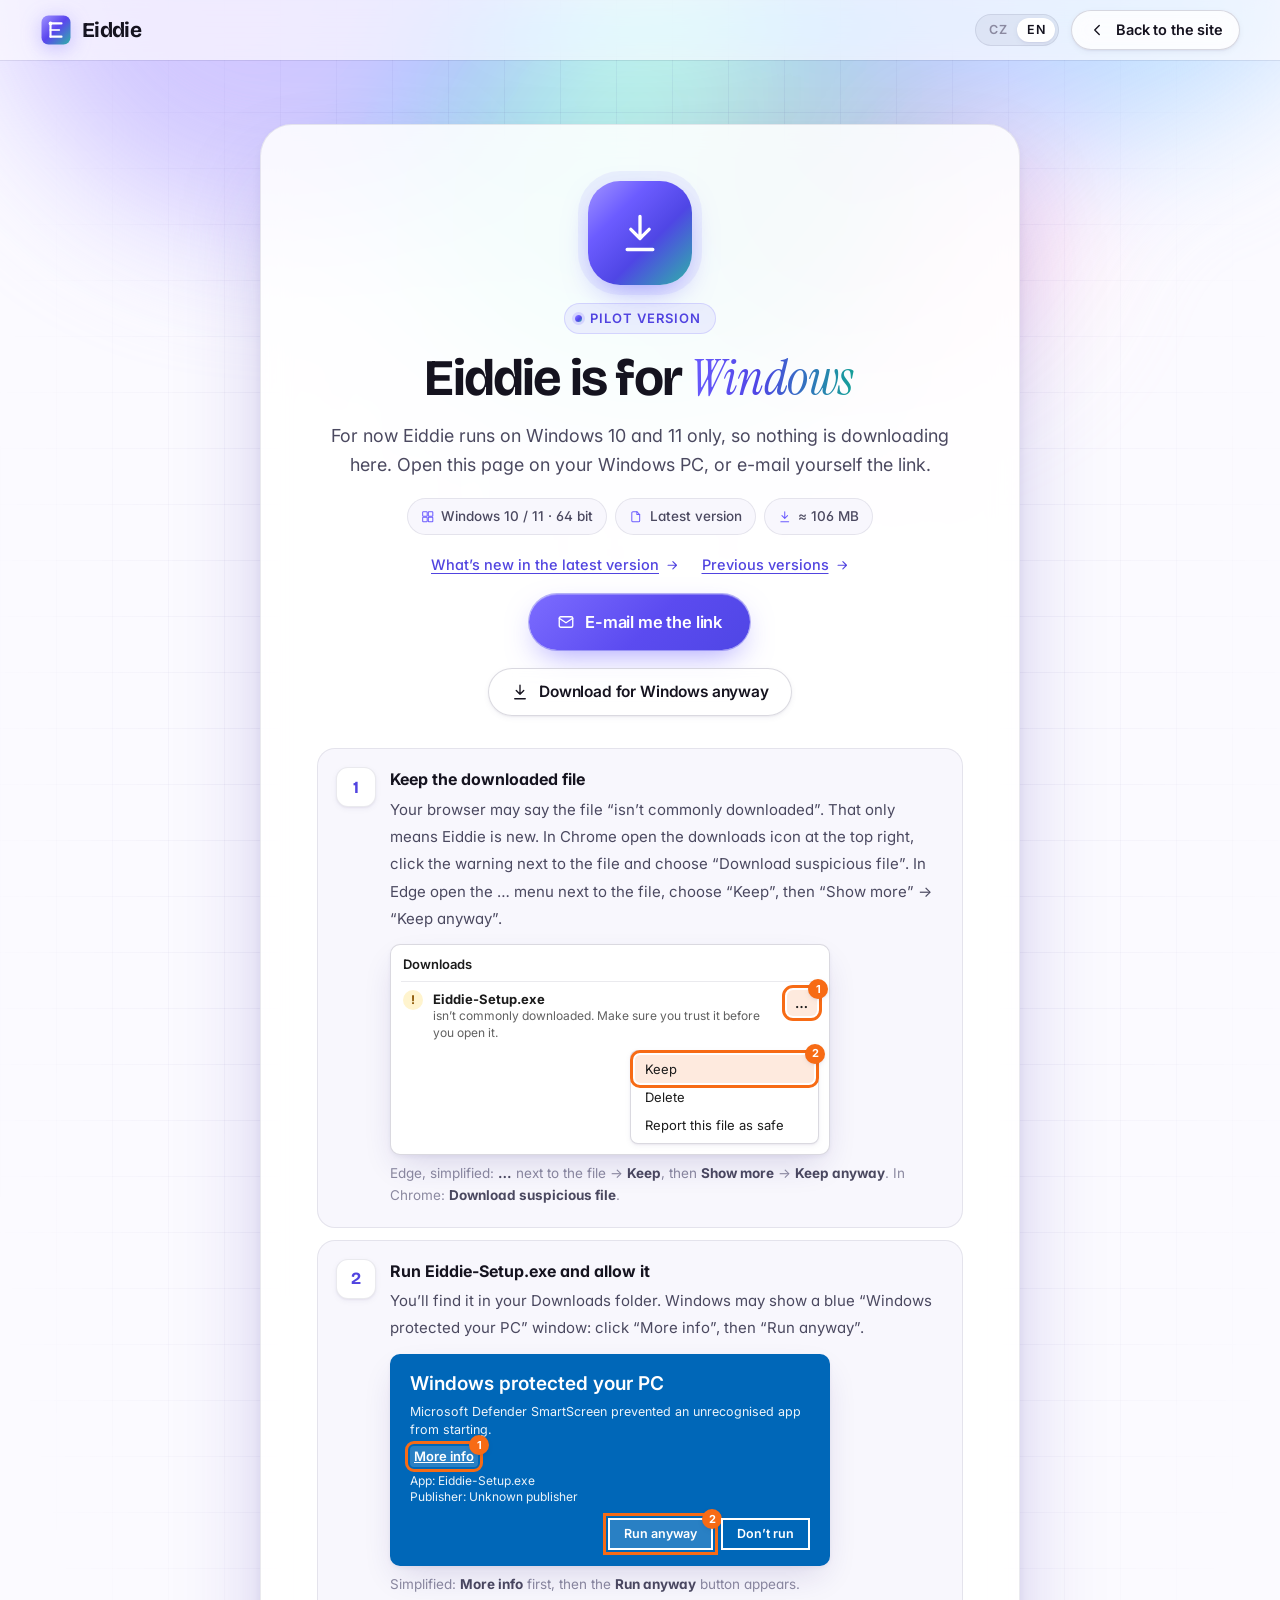
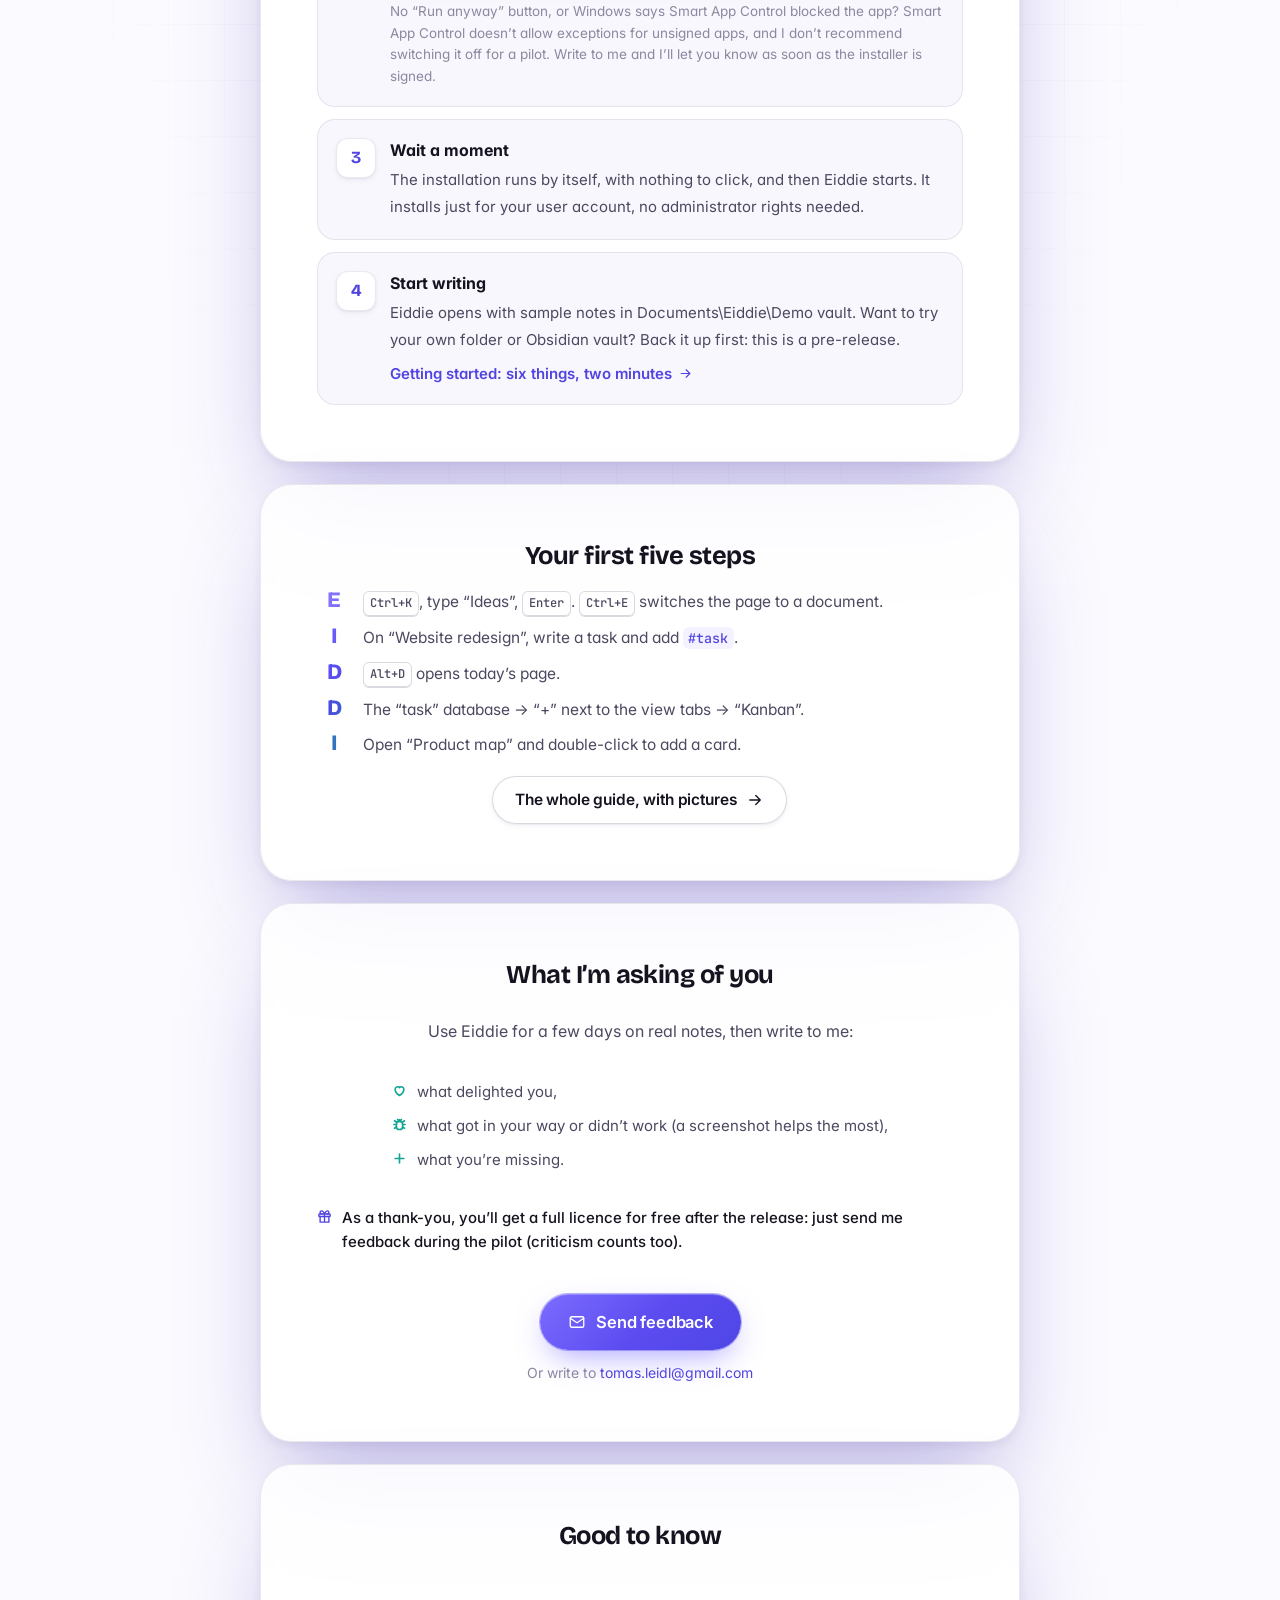
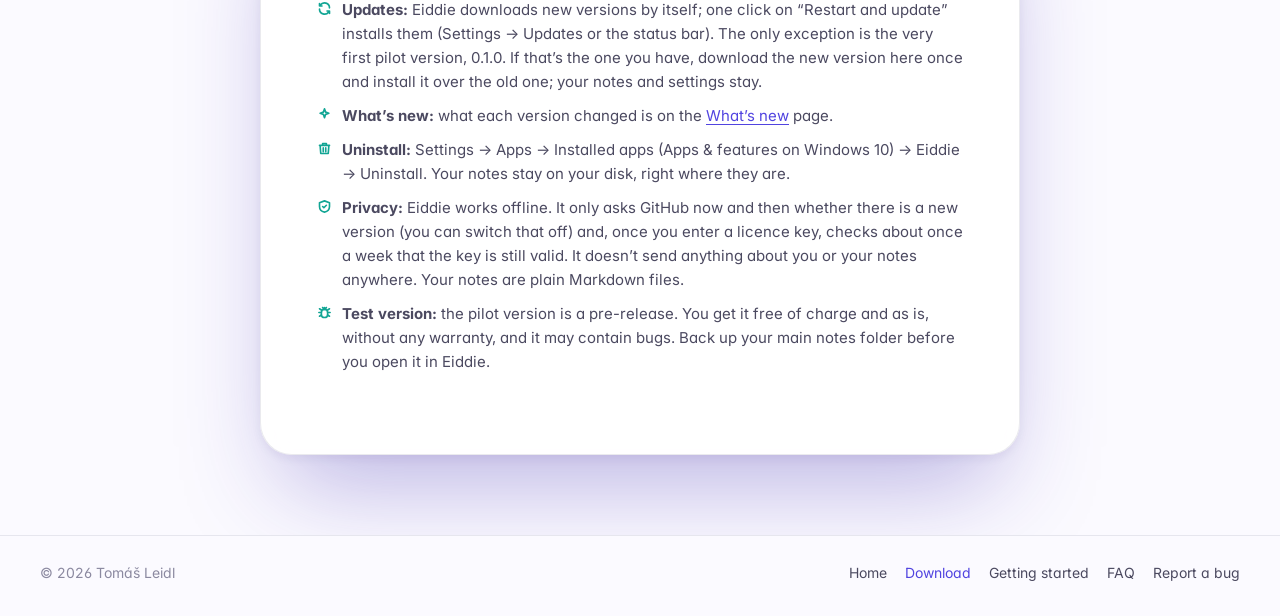
==== download.html @ 76148143 "Novinky 0.1.9" ====
<!doctype html>
<html lang="cs">
<head>
  <meta charset="utf-8">
  <meta name="viewport" content="width=device-width, initial-scale=1, viewport-fit=cover">
  <title data-en="Download Eiddie for Windows">Stáhnout Eiddie pro Windows</title>
  <meta name="description" content="Stáhni si aplikaci Eiddie pro Windows 10 a 11." data-en-content="Download Eiddie for Windows 10 and 11.">
  <meta name="robots" content="noindex">
  <meta name="theme-color" content="#6c5cff">
  <link rel="icon" href="assets/img/logo.svg" type="image/svg+xml">
  <link rel="preconnect" href="https://fonts.googleapis.com">
  <link rel="preconnect" href="https://fonts.gstatic.com" crossorigin>
  <link href="https://fonts.googleapis.com/css2?family=Bricolage+Grotesque:opsz,wght@12..96,500..800&family=Inter:wght@400..700&family=Instrument+Serif:ital@1&family=JetBrains+Mono:wght@400;500&display=swap" rel="stylesheet">
  <link rel="stylesheet" href="assets/css/style.css">
  <!-- Loaded synchronously (tiny): the pilot switch must be known before the first paint -->
  <script src="assets/js/config.js"></script>
  <script>
    (function () {
      var d = document.documentElement, lang = null;
      if ((window.EIDDIE_CONFIG || {}).pilot) d.dataset.pilot = '';
      // Windows gets the automatic download; phones and Macs get the "Windows only" copy ([data-win-only] / [data-other-only]).
      var uad = navigator.userAgentData;
      var win = uad && uad.platform ? uad.platform === 'Windows' : /Windows NT/.test(navigator.userAgent || '');
      d.dataset.platform = win ? 'windows' : 'other';
      try { lang = new URLSearchParams(location.search).get('lang') || localStorage.getItem('eiddie-lang'); } catch (e) {}
      if (!lang) lang = /^(cs|sk)/i.test(navigator.language || '') ? 'cs' : 'en';
      d.dataset.lang = lang === 'en' ? 'en' : 'cs';
      if (d.dataset.lang === 'en') { d.classList.add('i18n-pending'); setTimeout(function () { d.classList.remove('i18n-pending'); }, 1500); }
    })();
  </script>
</head>
<body class="subpage">
  <svg width="0" height="0" style="position:absolute" aria-hidden="true">
    <symbol id="i-download" viewBox="0 0 24 24"><path d="M12 3v12M7 10l5 5 5-5M5 21h14"/></symbol>
    <symbol id="i-windows" viewBox="0 0 24 24"><rect x="3" y="3" width="8" height="8" rx="1"/><rect x="13" y="3" width="8" height="8" rx="1"/><rect x="3" y="13" width="8" height="8" rx="1"/><rect x="13" y="13" width="8" height="8" rx="1"/></symbol>
    <symbol id="i-clock" viewBox="0 0 24 24"><circle cx="12" cy="12" r="9"/><path d="M12 7v5l3 2"/></symbol>
    <symbol id="i-file" viewBox="0 0 24 24"><path d="M14 3H7a2 2 0 0 0-2 2v14a2 2 0 0 0 2 2h10a2 2 0 0 0 2-2V8z"/><path d="M14 3v5h5"/></symbol>
    <symbol id="i-chev-l" viewBox="0 0 24 24"><path d="m15 6-6 6 6 6"/></symbol>
    <symbol id="i-arrow" viewBox="0 0 24 24"><path d="M5 12h14M13 6l6 6-6 6"/></symbol>
    <symbol id="i-card" viewBox="0 0 24 24"><rect x="2" y="5" width="20" height="14" rx="2"/><path d="M2 10h20M6 15h4"/></symbol>
    <symbol id="i-sparkle" viewBox="0 0 24 24"><path d="M12 3l1.8 5.2L19 10l-5.2 1.8L12 17l-1.8-5.2L5 10l5.2-1.8z"/></symbol>
    <symbol id="i-gift" viewBox="0 0 24 24"><rect x="3" y="8" width="18" height="4" rx="1"/><path d="M12 8v13M19 12v9H5v-9M7.5 8a2.5 2.5 0 0 1 0-5C10 3 12 8 12 8s2-5 4.5-5a2.5 2.5 0 0 1 0 5"/></symbol>
    <symbol id="i-mail" viewBox="0 0 24 24"><rect x="3" y="5" width="18" height="14" rx="2"/><path d="m3 7 9 6 9-6"/></symbol>
    <symbol id="i-heart" viewBox="0 0 24 24"><path d="M12 20s-7-4.4-7-10a4 4 0 0 1 7-2.6A4 4 0 0 1 19 10c0 5.6-7 10-7 10z"/></symbol>
    <symbol id="i-bug" viewBox="0 0 24 24"><rect x="7" y="7" width="10" height="13" rx="5"/><path d="M12 7V4M9 4l1.5 2M15 4l-1.5 2M3 12h4M17 12h4M4 18l3-2M20 18l-3-2M4 6l3 2M20 6l-3 2"/></symbol>
    <symbol id="i-plus" viewBox="0 0 24 24"><path d="M12 5v14M5 12h14"/></symbol>
    <symbol id="i-refresh" viewBox="0 0 24 24"><path d="M20 11a8 8 0 0 0-14.6-4.5L4 8M4 4v4h4M4 13a8 8 0 0 0 14.6 4.5L20 16M20 20v-4h-4"/></symbol>
    <symbol id="i-trash" viewBox="0 0 24 24"><path d="M4 7h16M10 11v6M14 11v6M5 7l1 13h12l1-13M9 7V4h6v3"/></symbol>
    <symbol id="i-shield" viewBox="0 0 24 24"><path d="M12 3 4 6v6c0 5 3.5 8 8 9 4.5-1 8-4 8-9V6z"/><path d="m9 12 2 2 4-4"/></symbol>
    <symbol id="i-arrow" viewBox="0 0 24 24"><path d="M5 12h14M13 6l6 6-6 6"/></symbol>
  </svg>

  <header class="nav is-scrolled">
    <div class="container nav__inner">
      <a class="brand" href="index.html"><img src="assets/img/logo.svg" alt="" width="32" height="32">Eiddie</a>
      <div class="nav__right">
        <div class="lang" role="group" aria-label="Jazyk / Language">
          <button type="button" data-lang-btn="cs" aria-pressed="true">CZ</button>
          <button type="button" data-lang-btn="en" aria-pressed="false">EN</button>
        </div>
        <a class="btn btn--ghost btn--sm" href="index.html"><svg class="ic"><use href="#i-chev-l"/></svg><span data-en="Back to the site">Zpět na web</span></a>
      </div>
    </div>
  </header>

  <main>
    <div class="aurora" aria-hidden="true"><span></span><span></span><span></span><span></span></div>
    <div class="grid-bg" aria-hidden="true"></div>
    <div class="container">
      <div class="subcard" data-autodownload>
        <div class="dl-ring"><svg class="ic"><use href="#i-download"/></svg></div>
        <span class="eyebrow" data-en="14 days free" data-pilot-hide>14 dní zdarma</span>
        <span class="eyebrow" data-en="Pilot version" data-pilot-only>Pilotní verze</span>
        <h1 class="h2" data-en="Your download is <em>starting</em>" data-win-only>Stahování <em>začíná</em></h1>
        <h1 class="h2" data-en="Eiddie is for <em>Windows</em>" data-other-only>Eiddie je pro <em>Windows</em></h1>
        <p class="lead" data-en="The full version of Eiddie for 14 days, no card and no sign-up. If the download doesn’t start, use the button below." data-pilot-hide data-win-only>Plná verze aplikace Eiddie na 14 dní, bez karty a&nbsp;bez registrace. Pokud se stahování nespustí, použij tlačítko níže.</p>
        <p class="lead" data-en="The pilot version of Eiddie: complete, and free for the whole pilot. If the download doesn’t start, use the button below." data-pilot-only data-win-only>Pilotní verze aplikace Eiddie: kompletní a&nbsp;po celou dobu pilotu zdarma. Pokud se stahování nespustí, použij tlačítko níže.</p>
        <p class="lead" data-en="For now Eiddie runs on Windows 10 and 11 only, so nothing is downloading here. Open this page on your Windows PC, or e-mail yourself the link." data-other-only>Aplikace Eiddie zatím běží jen na Windows 10 a&nbsp;11, proto se tady nic nestahuje. Otevři tuhle stránku na počítači s&nbsp;Windows, nebo si odkaz pošli e-mailem.</p>
        <div class="meta-row">
          <span><svg class="ic"><use href="#i-windows"/></svg>Windows 10 / 11 · 64 bit</span>
          <span><svg class="ic"><use href="#i-file"/></svg><span data-ver-known><span data-en="Version">Verze</span>&nbsp;<span data-cfg="version">0.1.9</span></span><span data-ver-unknown data-en="Latest version">Nejnovější verze</span></span>
          <span><svg class="ic"><use href="#i-download"/></svg><span data-cfg="installerSize">≈ 106 MB</span></span>
        </div>
        <!-- main.js points the link at the version the GitHub API reports (data-cfg-news); without JS it shows the fallback
             (rewritten by scripts/release-pilot.mjs after each release). When the API fails: no number, the page top. -->
        <!-- "Previous versions": the way back after a bad update (the box at the top of novinky.html, every installer there). -->
        <div class="news-links">
          <a class="news-link" href="novinky.html#v0-1-9" data-cfg-news><span data-ver-known><span data-en="What’s new in version">Co je nového ve verzi</span>&nbsp;<span data-cfg="version">0.1.9</span></span><span data-ver-unknown data-en="What’s new in the latest version">Co je nového v nejnovější verzi</span><svg class="ic"><use href="#i-arrow"/></svg></a>
          <a class="news-link" href="novinky.html#predchozi-verze"><span data-en="Previous versions">Předchozí verze</span><svg class="ic"><use href="#i-arrow"/></svg></a>
        </div>
        <a class="btn btn--primary btn--lg" href="mailto:" data-send-link data-other-only><svg class="ic"><use href="#i-mail"/></svg><span data-en="E-mail me the link">Poslat si odkaz e-mailem</span></a>
        <a class="btn btn--primary btn--lg" href="https://github.com/tomasleidl-cmd/eiddie-web/releases/latest/download/Eiddie-Setup.exe" download data-trial-file data-win-only><svg class="ic"><use href="#i-download"/></svg><span data-en="Download again">Stáhnout znovu</span></a>
        <a class="btn btn--ghost" href="https://github.com/tomasleidl-cmd/eiddie-web/releases/latest/download/Eiddie-Setup.exe" download data-trial-file data-other-only><svg class="ic"><use href="#i-download"/></svg><span data-en="Download for Windows anyway">Přesto stáhnout pro Windows</span></a>

        <!-- Install help for an installer without a code-signing certificate. Shorten once the installer is signed.
             The two figures are simplified drawings in HTML/CSS (tester feedback 2026-10-08: Edge and SmartScreen stopped
             the install), not screenshots: they follow the language switch and stay sharp. -->
        <ol class="install">
          <li><div><b data-en="Keep the downloaded file">Ponech si stažený soubor</b><span data-en="Your browser may say the file “isn’t commonly downloaded”. That only means Eiddie is new. In Chrome open the downloads icon at the top right, click the warning next to the file and choose “Download suspicious file”. In Edge open the … menu next to the file, choose “Keep”, then “Show more” → “Keep anyway”.">Prohlížeč může napsat, že se soubor „běžně nestahuje“. Znamená to jen, že aplikace Eiddie je nová. V&nbsp;Chromu otevři stažené soubory (ikona vpravo nahoře), klikni na upozornění u&nbsp;souboru a&nbsp;zvol „Stáhnout podezřelý soubor“. V&nbsp;Edgi otevři u&nbsp;souboru nabídku …, zvol „Ponechat“ a&nbsp;pak „Zobrazit více“ → „Přesto ponechat“.</span>
            <figure class="shot" data-testid="shot-browser">
              <div class="shot__frame shot__frame--edge" aria-hidden="true">
                <div class="shot__bar"><i data-en="Downloads">Stažené soubory</i></div>
                <div class="shot__row">
                  <i class="shot__warn">!</i>
                  <i class="shot__file"><b>Eiddie-Setup.exe</b><i data-en="isn’t commonly downloaded. Make sure you trust it before you open it.">se běžně nestahuje. Než ho otevřete, ujistěte se, že mu důvěřujete.</i></i>
                  <i class="shot__dots is-hit">…<i class="shot__n">1</i></i>
                </div>
                <div class="shot__menu">
                  <i class="shot__item is-hit"><i data-en="Keep">Ponechat</i><i class="shot__n">2</i></i>
                  <i class="shot__item" data-en="Delete">Odstranit</i>
                  <i class="shot__item" data-en="Report this file as safe">Nahlásit tento soubor jako bezpečný</i>
                </div>
              </div>
              <figcaption data-en="Edge, simplified: <b>…</b> next to the file → <b>Keep</b>, then <b>Show more</b> → <b>Keep anyway</b>. In Chrome: <b>Download suspicious file</b>.">Edge, zjednodušeně: <b>…</b> u&nbsp;souboru → <b>Ponechat</b>, pak <b>Zobrazit více</b> → <b>Přesto ponechat</b>. V&nbsp;Chromu: <b>Stáhnout podezřelý soubor</b>.</figcaption>
            </figure></div></li>
          <li><div><b data-en="Run Eiddie-Setup.exe and allow it">Spusť Eiddie-Setup.exe a&nbsp;povol ho</b><span data-en="You’ll find it in your Downloads folder. Windows may show a blue “Windows protected your PC” window: click “More info”, then “Run anyway”.">Najdeš ho ve složce Stažené soubory. Windows může ukázat modré okno „Systém Windows ochránil váš počítač“: klikni na „Další informace“ a&nbsp;pak na „Přesto spustit“.</span>
            <figure class="shot" data-testid="shot-smartscreen">
              <div class="shot__frame shot__frame--ss" aria-hidden="true">
                <i class="shot__sstitle" data-en="Windows protected your PC">Systém Windows ochránil váš počítač</i>
                <i class="shot__sstext" data-en="Microsoft Defender SmartScreen prevented an unrecognised app from starting.">Filtr SmartScreen v&nbsp;programu Microsoft Defender zabránil spuštění nerozpoznané aplikace.</i>
                <i class="shot__sslink is-hit"><i data-en="More info">Další informace</i><i class="shot__n">1</i></i>
                <i class="shot__ssapp"><i data-en="App: Eiddie-Setup.exe">Aplikace: Eiddie-Setup.exe</i><i data-en="Publisher: Unknown publisher">Vydavatel: Neznámý vydavatel</i></i>
                <i class="shot__ssbtns"><i class="shot__ssbtn is-hit"><i data-en="Run anyway">Přesto spustit</i><i class="shot__n">2</i></i><i class="shot__ssbtn" data-en="Don’t run">Nespouštět</i></i>
              </div>
              <figcaption data-en="Simplified: <b>More info</b> first, then the <b>Run anyway</b> button appears.">Zjednodušeně: nejdřív <b>Další informace</b>, pak se objeví tlačítko <b>Přesto spustit</b>.</figcaption>
            </figure><small data-en="No “Run anyway” button, or Windows says Smart App Control blocked the app? Smart App Control doesn’t allow exceptions for unsigned apps, and I don’t recommend switching it off for a pilot. <a href=&quot;mailto:tomas.leidl@gmail.com?subject=Eiddie%3A%20installation&quot;>Write to me</a> and I’ll let you know as soon as the installer is signed." data-pilot-only>Nevidíš „Přesto spustit“, nebo Windows hlásí, že aplikaci zablokovalo Inteligentní řízení aplikací? To u&nbsp;nepodepsaných aplikací výjimku nedovolí a&nbsp;vypínat ho kvůli pilotu nedoporučuju. <a href="mailto:tomas.leidl@gmail.com?subject=Eiddie%3A%20instalace">Napiš mi</a> a&nbsp;dám ti vědět, jakmile bude instalátor podepsaný.</small></div></li>
          <li><div><b data-en="Wait a moment">Chvilku počkej</b><span data-en="The installation runs by itself, with nothing to click, and then Eiddie starts. It installs just for your user account, no administrator rights needed.">Instalace proběhne sama, nic nevybíráš, a&nbsp;pak se Eiddie spustí. Nainstaluje se jen pro tvůj uživatelský účet, práva správce nepotřebuješ.</span></div></li>
          <li><div><b data-en="Start writing">Začni psát</b><span data-en="Eiddie opens with sample notes in Documents\<wbr>Eiddie\<wbr>Demo vault. Or open your own folder or an existing Obsidian vault." data-pilot-hide>Eiddie se otevře s&nbsp;ukázkovými poznámkami ve složce Dokumenty\<wbr>Eiddie\<wbr>Demo vault. Nebo otevři vlastní složku či existující Obsidian vault.</span><span data-en="Eiddie opens with sample notes in Documents\<wbr>Eiddie\<wbr>Demo vault. Want to try your own folder or Obsidian vault? Back it up first: this is a pre-release." data-pilot-only>Eiddie se otevře s&nbsp;ukázkovými poznámkami ve složce Dokumenty\<wbr>Eiddie\<wbr>Demo vault. Chceš zkusit vlastní složku nebo Obsidian vault? Nejdřív si data zazálohuj, jde o&nbsp;předběžnou verzi.</span><a class="install__more" href="start.html"><span data-en="Getting started: six things, two minutes">Začínáme: šest věcí, dvě minuty</span><svg class="ic"><use href="#i-arrow"/></svg></a></div></li>
        </ol>
      </div>

      <!-- Mirrors the app's Getting started list (E I D D I; the last E, "Everything local", is done from the start) -->
      <div class="subcard first5" style="margin-top:22px">
        <h2 class="h3" data-en="Your first five steps">Prvních pět kroků</h2>
        <ol class="first5__list">
          <li><b class="ini" style="--i:0" aria-hidden="true">E</b><span data-en="<kbd>Ctrl+K</kbd>, type “Ideas”, <kbd>Enter</kbd>. <kbd>Ctrl+E</kbd> switches the page to a document."><kbd>Ctrl+K</kbd>, napiš „Ideas“, <kbd>Enter</kbd>. <kbd>Ctrl+E</kbd> přepne stránku na dokument.</span></li>
          <li><b class="ini" style="--i:1" aria-hidden="true">I</b><span data-en="On “Website redesign”, write a task and add <code>#task</code>.">Na stránce „Website redesign“ napiš úkol a&nbsp;přidej <code>#task</code>.</span></li>
          <li><b class="ini" style="--i:2" aria-hidden="true">D</b><span data-en="<kbd>Alt+D</kbd> opens today’s page."><kbd>Alt+D</kbd> otevře dnešní stránku.</span></li>
          <li><b class="ini" style="--i:3" aria-hidden="true">D</b><span data-en="The “task” database → “+” next to the view tabs → “Kanban”.">Databáze „task“ → „+“ vedle záložek → „Kanban“.</span></li>
          <li><b class="ini" style="--i:4" aria-hidden="true">I</b><span data-en="Open “Product map” and double-click to add a card.">Otevři „Product map“ a&nbsp;dvojklikem přidej kartu.</span></li>
        </ol>
        <a class="btn btn--ghost" href="start.html"><span data-en="The whole guide, with pictures">Celý návod s&nbsp;obrázky</span><svg class="ic ic--arrow"><use href="#i-arrow"/></svg></a>
      </div>

      <div class="subcard" style="margin-top:22px" data-pilot-hide>
        <h2 class="h3" data-en="Already sure? Get the lifetime licence">Už víš, že to je ono? Pořiď si doživotní licenci</h2>
        <p class="lead" style="font-size:16px" data-en="One payment, no subscription. Your licence key arrives by e-mail within minutes.">Jedna platba, žádné předplatné. Licenční klíč ti přijde e-mailem do pár minut.</p>
        <a class="btn btn--ghost btn--lg" href="index.html#cena" data-buy><svg class="ic"><use href="#i-card"/></svg><span data-en="Buy Eiddie">Koupit Eiddie</span><span class="btn-price" data-cfg="price">999 Kč</span></a>
      </div>

      <div class="subcard pilot-card" style="margin-top:22px" data-pilot-only>
        <h2 class="h3" data-en="What I’m asking of you">Co potřebuju od tebe</h2>
        <p class="lead" data-en="Use Eiddie for a few days on real notes, then write to me:">Pár dní používej Eiddie na skutečné poznámky a&nbsp;pak mi napiš:</p>
        <ul>
          <li><svg class="ic"><use href="#i-heart"/></svg><span data-en="what delighted you,">co tě potěšilo,</span></li>
          <li><svg class="ic"><use href="#i-bug"/></svg><span data-en="what got in your way or didn’t work (a screenshot helps the most),">co drhne nebo nefunguje (nejvíc pomůže snímek obrazovky),</span></li>
          <li><svg class="ic"><use href="#i-plus"/></svg><span data-en="what you’re missing.">co ti chybí.</span></li>
        </ul>
        <p class="pilot-card__gift"><svg class="ic"><use href="#i-gift"/></svg><span data-en="As a thank-you, you’ll get a full licence for free after the release: just send me feedback during the pilot (criticism counts too).">Jako poděkování dostaneš po vydání plnou licenci zdarma, stačí mi během pilotu poslat zpětnou vazbu (počítá se i&nbsp;kritika).</span></p>
        <a class="btn btn--primary btn--lg" href="mailto:tomas.leidl@gmail.com?subject=Eiddie%20pilot" data-cfg-mail="feedback"><svg class="ic"><use href="#i-mail"/></svg><span data-en="Send feedback">Napsat zpětnou vazbu</span></a>
        <p class="pilot-card__alt" data-en="Or write to <a href=&quot;mailto:tomas.leidl@gmail.com&quot; data-cfg=&quot;email&quot;>tomas.leidl@gmail.com</a>">Nebo napiš na <a href="mailto:tomas.leidl@gmail.com" data-cfg="email">tomas.leidl@gmail.com</a></p>
      </div>

      <div class="subcard pilot-card" style="margin-top:22px" data-pilot-only>
        <h2 class="h3" data-en="Good to know">Dobré vědět</h2>
        <ul>
          <li><svg class="ic"><use href="#i-refresh"/></svg><span data-en="<b>Updates:</b> Eiddie downloads new versions by itself; one click on “Restart and update” installs them (Settings → Updates or the status bar). The only exception is the very first pilot version, 0.1.0. If that’s the one you have, download the new version here once and install it over the old one; your notes and settings stay.">
            <b>Aktualizace:</b> Eiddie si nové verze stahuje sám a&nbsp;nainstaluješ je jedním kliknutím na „Restart and update“ (Nastavení → Updates nebo stavový řádek). Výjimkou je jen úplně první pilotní verze 0.1.0. Pokud máš tu, stáhni si tady jednou novou verzi a&nbsp;nainstaluj ji přes tu starou. Poznámky i&nbsp;nastavení zůstanou.</span></li>
          <li><svg class="ic"><use href="#i-sparkle"/></svg><span data-en="<b>What’s new:</b> what each version changed is on the <a href=&quot;novinky.html&quot;>What’s new</a> page.">
            <b>Novinky:</b> co přinesla která verze, najdeš na stránce <a href="novinky.html">Co je nového</a>.</span></li>
          <li><svg class="ic"><use href="#i-trash"/></svg><span data-en="<b>Uninstall:</b> Settings → Apps → Installed apps (Apps &amp; features on Windows 10) → Eiddie → Uninstall. Your notes stay on your disk, right where they are.">
            <b>Odinstalace:</b> Nastavení → Aplikace → Nainstalované aplikace (ve Windows&nbsp;10 Aplikace a&nbsp;funkce) → Eiddie → Odinstalovat. Poznámky zůstanou na disku tam, kde jsou.</span></li>
          <li><svg class="ic"><use href="#i-shield"/></svg><span data-en="<b>Privacy:</b> Eiddie works offline. It only asks GitHub now and then whether there is a new version (you can switch that off) and, once you enter a licence key, checks about once a week that the key is still valid. It doesn’t send anything about you or your notes anywhere. Your notes are plain Markdown files.">
            <b>Soukromí:</b> Eiddie funguje offline. Jen se občas zeptá GitHubu, jestli je nová verze (dá se vypnout), a&nbsp;když zadáš licenční klíč, zhruba jednou týdně ověří, že pořád platí. O&nbsp;tobě ani o&nbsp;tvých poznámkách nikam nic neodesílá. Poznámky jsou obyčejné soubory Markdown.</span></li>
          <li><svg class="ic"><use href="#i-bug"/></svg><span data-en="<b>Test version:</b> the pilot version is a pre-release. You get it free of charge and as is, without any warranty, and it may contain bugs. Back up your main notes folder before you open it in Eiddie.">
            <b>Testovací verze:</b> pilotní verze je předběžná. Dostáváš ji zdarma tak, jak je, bez jakékoli záruky, a&nbsp;může obsahovat chyby. Svou hlavní složku s&nbsp;poznámkami si proto před otevřením v&nbsp;aplikaci Eiddie zazálohuj.</span></li>
        </ul>
      </div>
    </div>
  </main>

  <footer class="subfoot">
    <div class="container subfoot__inner">
      <span data-en="© 2026 Tomáš Leidl">© 2026 Tomáš Leidl</span>
      <nav aria-label="Patička" data-en-aria-label="Footer">
        <a href="index.html" data-en="Home">Úvod</a>
        <a href="download.html" aria-current="page" data-en="Download">Stáhnout</a>
        <a href="start.html" data-en="Getting started">Začínáme</a>
        <a href="index.html#faq">FAQ</a>
        <a href="mailto:tomas.leidl@gmail.com?subject=Eiddie%3A%20bug" data-cfg-mail="bug" data-en="Report a bug">Nahlásit chybu</a>
      </nav>
    </div>
  </footer>

  <div class="toast" role="status" aria-live="polite" data-toast><svg class="ic"><use href="#i-sparkle"/></svg><span data-toast-text></span></div>

  <script src="assets/vendor/gsap.min.js" defer></script>
  <script src="assets/vendor/ScrollTrigger.min.js" defer></script>
  <script src="assets/js/main.js" defer></script>
</body>
</html>
---- assets/css/style.css ----
/* ==========================================================================
   Eiddie: landing page
   Palette, pill colours and UI font come straight from the app
   (src/renderer/styles/tokens.css), so the mockups look like the real thing.
   ========================================================================== */

:root {
  --bg: #fbfaff;
  --bg-2: #f3f1ff;
  --surface: #ffffff;
  --surface-2: #f8f7fd;
  --ink: #15131f;
  --ink-2: #4b4960;
  --ink-3: #8b89a0;
  --line: rgba(28, 24, 64, 0.09);
  --line-2: rgba(28, 24, 64, 0.16);

  --violet-50: #f4f2ff;
  --violet-100: #ebe5ff;
  --violet-300: #b2a8ff;
  --violet-400: #8b7dff;
  --violet: #6c5cff;
  --violet-600: #5b4bf0;
  --violet-700: #5144e0;
  --indigo: #4f46e5;
  --teal: #12a594;
  --teal-300: #5fd4c6;
  --pink: #e93d97;
  --orange: #f76b15;
  --yellow: #e8a317;
  --green: #2f9e6a;
  --blue: #3b82f6;
  --red: #e5484d;

  --grad: linear-gradient(135deg, #a194ff 0%, #6c5cff 30%, #4f46e5 60%, #2fb3a8 100%);
  --grad-text: linear-gradient(95deg, #6c5cff 0%, #4f46e5 42%, #12a594 100%);
  --grad-soft: linear-gradient(135deg, #f1eeff 0%, #e9ecff 50%, #e2f7f4 100%);

  --shadow-1: 0 1px 2px rgba(30, 20, 90, 0.06), 0 2px 6px rgba(30, 20, 90, 0.05);
  --shadow-2: 0 2px 4px rgba(30, 20, 90, 0.05), 0 14px 34px -8px rgba(40, 25, 120, 0.16);
  --shadow-3: 0 4px 10px rgba(30, 20, 90, 0.06), 0 50px 100px -24px rgba(55, 35, 170, 0.34);
  --glow: 0 12px 32px -10px rgba(108, 92, 255, 0.65);

  --r-sm: 10px;
  --r: 16px;
  --r-lg: 24px;
  --r-xl: 32px;

  --f-display: "Bricolage Grotesque", "Inter", system-ui, sans-serif;
  --f-body: "Inter", "Segoe UI Variable Text", "Segoe UI", system-ui, -apple-system, sans-serif;
  --f-serif: "Instrument Serif", Georgia, serif;
  --f-mono: "JetBrains Mono", "Cascadia Code", Consolas, monospace;

  --container: 1200px;
  --gutter: clamp(16px, 4vw, 32px);
  --nav-h: 68px;
  --ease: cubic-bezier(0.2, 0.7, 0.2, 1);

  /* App option/tag colours (light) */
  --c-gray-bg: #ececf0;   --c-gray-fg: #4a4a55;
  --c-red-bg: #ffe1e1;    --c-red-fg: #b4232c;
  --c-orange-bg: #ffe8d6; --c-orange-fg: #b54708;
  --c-yellow-bg: #fff3c4; --c-yellow-fg: #8a6100;
  --c-green-bg: #dcf5e6;  --c-green-fg: #1b7a4b;
  --c-teal-bg: #d5f3f1;   --c-teal-fg: #0b6e69;
  --c-blue-bg: #dde9ff;   --c-blue-fg: #1d4ed8;
  --c-purple-bg: #ebe5ff; --c-purple-fg: #5b3fd6;
  --c-pink-bg: #ffe0f0;   --c-pink-fg: #b4237a;
}

/* Dark bands (and the app's own dark theme inside them) */
.on-dark {
  --bg: #0c0b14;
  --surface: #17161f;
  --surface-2: #1c1b25;
  --ink: #f2f1f8;
  --ink-2: #b4b2c6;
  --ink-3: #7c7a90;
  --line: rgba(255, 255, 255, 0.08);
  --line-2: rgba(255, 255, 255, 0.14);
  --c-gray-bg: #2c2c35;   --c-gray-fg: #c4c4cf;
  --c-red-bg: #3d1d22;    --c-red-fg: #ff9a9e;
  --c-orange-bg: #3d2817; --c-orange-fg: #ffb380;
  --c-yellow-bg: #3a3014; --c-yellow-fg: #f5d36b;
  --c-green-bg: #173326;  --c-green-fg: #7ee0aa;
  --c-teal-bg: #12322f;   --c-teal-fg: #6fe0d4;
  --c-blue-bg: #18284a;   --c-blue-fg: #93b6ff;
  --c-purple-bg: #2a2150; --c-purple-fg: #c2b4ff;
  --c-pink-bg: #3d1a2f;   --c-pink-fg: #ff9fd0;
  background: var(--bg);
  color: var(--ink);
}

/* ---------- Base ---------- */
*, *::before, *::after { box-sizing: border-box; }
html { -webkit-text-size-adjust: 100%; scroll-padding-top: calc(var(--nav-h) + 16px); }
html:not(.lenis) { scroll-behavior: smooth; }
html.lenis, html.lenis body { height: auto; }
.lenis.lenis-smooth { scroll-behavior: auto !important; }
.lenis.lenis-stopped { overflow: hidden; }
body {
  margin: 0;
  background: var(--bg);
  color: var(--ink);
  font: 400 17px/1.6 var(--f-body);
  font-feature-settings: "cv11", "ss01";
  -webkit-font-smoothing: antialiased;
  -moz-osx-font-smoothing: grayscale;
  overflow-x: clip;
  text-rendering: optimizeLegibility;
}
html.i18n-pending body { visibility: hidden; }
img, svg { display: block; max-width: 100%; }
a { color: inherit; text-decoration: none; }
button, input, select, textarea { font: inherit; color: inherit; }
button { cursor: pointer; background: none; border: 0; padding: 0; }
::selection { background: rgba(108, 92, 255, 0.22); }
:focus-visible { outline: 2px solid var(--violet); outline-offset: 3px; border-radius: 6px; }
kbd {
  font: 500 0.78em/1 var(--f-mono);
  padding: 0.28em 0.5em;
  border-radius: 6px;
  background: var(--surface);
  border: 1px solid var(--line-2);
  box-shadow: 0 1px 0 var(--line-2);
  color: var(--ink-2);
  white-space: nowrap;
}
.ic {
  width: 1em; height: 1em; flex: none;
  fill: none; stroke: currentColor; stroke-width: 1.8;
  stroke-linecap: round; stroke-linejoin: round;
}
.sr-only { position: absolute; width: 1px; height: 1px; overflow: hidden; clip: rect(0 0 0 0); white-space: nowrap; }
.skip { position: absolute; left: 16px; top: -60px; z-index: 200; padding: 10px 16px; border-radius: 10px; background: var(--ink); color: #fff; }
.skip:focus { top: 12px; }

.container { width: 100%; max-width: calc(var(--container) + var(--gutter) * 2); margin-inline: auto; padding-inline: var(--gutter); }
.section { position: relative; padding-block: clamp(88px, 12vw, 160px); }
.section--tight { padding-block: clamp(64px, 8vw, 110px); }

/* ---------- Type ---------- */
.eyebrow {
  display: inline-flex; align-items: center; gap: 8px;
  font: 600 13px/1 var(--f-body);
  letter-spacing: 0.08em; text-transform: uppercase;
  color: var(--violet-700);
  padding: 8px 14px 8px 10px;
  border-radius: 999px;
  background: color-mix(in srgb, var(--violet) 9%, transparent);
  border: 1px solid color-mix(in srgb, var(--violet) 18%, transparent);
}
.eyebrow::before { content: ""; width: 7px; height: 7px; border-radius: 50%; background: var(--grad); box-shadow: 0 0 0 3px color-mix(in srgb, var(--violet) 18%, transparent); }
.on-dark .eyebrow { color: var(--violet-300); background: rgba(139, 125, 255, 0.1); border-color: rgba(139, 125, 255, 0.24); }

h1, h2, h3, h4 { margin: 0; font-family: var(--f-display); color: var(--ink); font-weight: 700; letter-spacing: -0.035em; }
.h1 { font-size: clamp(2.9rem, 7vw, 6rem); line-height: 0.98; font-weight: 700; }
.h2 { font-size: clamp(2.25rem, 4.8vw, 4rem); line-height: 1.02; text-wrap: balance; }
.h3 { font-size: clamp(1.35rem, 2vw, 1.6rem); line-height: 1.2; letter-spacing: -0.02em; }
.h1 em, .h2 em, .h3 em, .em {
  font-family: var(--f-serif);
  font-style: italic;
  font-weight: 400;
  letter-spacing: -0.01em;
  padding-right: 0.06em;
  background: var(--grad-text);
  -webkit-background-clip: text; background-clip: text;
  -webkit-text-fill-color: transparent; color: transparent;
}
.on-dark .h1 em, .on-dark .h2 em, .on-dark .h3 em, .on-dark .em { background-image: linear-gradient(95deg, #b2a8ff 0%, #8b7dff 40%, #5fd4c6 100%); }
.lead { font-size: clamp(1.05rem, 1.4vw, 1.25rem); line-height: 1.6; color: var(--ink-2); max-width: 640px; margin: 0; }
.muted { color: var(--ink-3); }
.section-head { display: grid; gap: 22px; justify-items: center; text-align: center; margin-bottom: clamp(48px, 6vw, 80px); }
.section-head .lead { margin-inline: auto; }
.section-head--left { justify-items: start; text-align: left; }
.section-head--left .lead { margin-inline: 0; }

/* Word-split headings: every word rises out of its own mask */
.w { display: inline-block; overflow: clip; vertical-align: top; padding: 0.12em 0 0.14em; margin: -0.12em 0 -0.14em; }
.wi { display: inline-block; will-change: transform; }
.js-anim .is-split .wp { opacity: 0; transition: opacity 0.6s 0.45s; }
.js-anim .is-split.is-shown .wp { opacity: 1; }
.nb { white-space: nowrap; } /* last word + punctuation after an <em>, see splitWords() */
.is-split em, .is-split .em { background: none !important; padding-right: 0; }
.is-split em .wi, .is-split .em .wi {
  padding-right: 0.07em;
  background: var(--grad-text);
  -webkit-background-clip: text; background-clip: text;
  -webkit-text-fill-color: transparent; color: transparent;
}
.on-dark .is-split em .wi, .on-dark .is-split .em .wi { background-image: linear-gradient(95deg, #b2a8ff 0%, #8b7dff 40%, #5fd4c6 100%); }
.final .is-split em .wi { background-image: linear-gradient(95deg, #d6d0ff, #8b7dff 50%, #7ee0d4); }

/* Hero starts hidden only while JS runs; a CSS fallback shows it after 3 s no matter what */
.js [data-hero-in], .js [data-hero-visual], .js [data-hero-title] { opacity: 0; animation: show-fallback 0.01s 3s forwards; }
@keyframes show-fallback { to { opacity: 1; } }

/* ---------- Buttons ---------- */
.btn {
  --h: 48px;
  position: relative; isolation: isolate;
  display: inline-flex; align-items: center; justify-content: center; gap: 10px;
  height: var(--h); padding: 0 22px;
  border-radius: 999px;
  font: 600 15.5px/1 var(--f-body);
  letter-spacing: -0.01em;
  white-space: nowrap;
  transition: transform 0.35s var(--ease), box-shadow 0.35s var(--ease), background-color 0.25s, color 0.25s, border-color 0.25s;
  will-change: transform;
}
.btn .ic { font-size: 18px; transition: transform 0.35s var(--ease); }
.btn:hover .ic--arrow { transform: translateX(3px); }
.btn--lg { --h: 56px; padding: 0 28px; font-size: 16.5px; }
.btn--sm { --h: 40px; padding: 0 16px; font-size: 14.5px; }
.btn--primary {
  color: #fff;
  background: linear-gradient(135deg, #7c6cff, #5b4bf0 55%, #4f46e5);
  box-shadow: inset 0 1px 0 rgba(255, 255, 255, 0.25), 0 0 0 1px rgba(79, 70, 229, 0.4), var(--glow);
  overflow: hidden;
}
.btn--primary::before {
  content: ""; position: absolute; inset: 0; z-index: -1;
  background: linear-gradient(120deg, transparent 20%, rgba(255, 255, 255, 0.35) 50%, transparent 80%);
  transform: translateX(-120%);
  transition: transform 0.8s var(--ease);
}
.btn--primary:hover { transform: translateY(-2px); box-shadow: inset 0 1px 0 rgba(255, 255, 255, 0.25), 0 0 0 1px rgba(79, 70, 229, 0.4), 0 18px 40px -10px rgba(108, 92, 255, 0.75); }
.btn--primary:hover::before { transform: translateX(120%); }
.btn--ghost {
  color: var(--ink);
  background: rgba(255, 255, 255, 0.7);
  border: 1px solid var(--line-2);
  box-shadow: var(--shadow-1);
  backdrop-filter: blur(10px);
}
.btn--ghost:hover { transform: translateY(-2px); border-color: color-mix(in srgb, var(--violet) 40%, transparent); box-shadow: var(--shadow-2); }
.on-dark .btn--ghost { color: var(--ink); background: rgba(255, 255, 255, 0.06); border-color: rgba(255, 255, 255, 0.16); }
.on-dark .btn--ghost:hover { background: rgba(255, 255, 255, 0.1); border-color: rgba(178, 168, 255, 0.5); }
.btn--white { color: var(--violet-700); background: #fff; box-shadow: 0 10px 30px -10px rgba(0, 0, 0, 0.4); }
.btn--white:hover { transform: translateY(-2px); box-shadow: 0 20px 40px -12px rgba(0, 0, 0, 0.45); }
.btn-row { display: flex; flex-wrap: wrap; gap: 12px; align-items: center; }
.btn-price { padding-left: 10px; margin-left: 2px; border-left: 1px solid currentColor; opacity: 0.9; font-weight: 500; border-color: color-mix(in srgb, currentColor 35%, transparent); }

/* ---------- Pills (from the app) ---------- */
.pill {
  display: inline-flex; align-items: center; gap: 4px;
  height: 22px; padding: 0 8px;
  border-radius: 6px;
  font: 600 12px/1 var(--f-body);
  white-space: nowrap;
  background: var(--c-gray-bg); color: var(--c-gray-fg);
}
.pill--blue { background: var(--c-blue-bg); color: var(--c-blue-fg); }
.pill--purple { background: var(--c-purple-bg); color: var(--c-purple-fg); }
.pill--green { background: var(--c-green-bg); color: var(--c-green-fg); }
.pill--red { background: var(--c-red-bg); color: var(--c-red-fg); }
.pill--yellow { background: var(--c-yellow-bg); color: var(--c-yellow-fg); }
.pill--orange { background: var(--c-orange-bg); color: var(--c-orange-fg); }
.pill--teal { background: var(--c-teal-bg); color: var(--c-teal-fg); }
.pill--pink { background: var(--c-pink-bg); color: var(--c-pink-fg); }
.pill--gray { background: var(--c-gray-bg); color: var(--c-gray-fg); }

/* ---------- Scroll progress ---------- */
.progress { position: fixed; inset: 0 0 auto 0; height: 3px; z-index: 120; background: var(--grad); transform-origin: 0 50%; transform: scaleX(0); pointer-events: none; }

/* ---------- Nav ---------- */
.nav {
  position: fixed; inset: 0 0 auto 0; z-index: 100;
  height: var(--nav-h);
  display: flex; align-items: center;
  transition: background-color 0.4s, box-shadow 0.4s, backdrop-filter 0.4s, height 0.4s var(--ease);
}
.nav.is-scrolled {
  --nav-h: 60px;
  background: rgba(251, 250, 255, 0.72);
  backdrop-filter: saturate(1.6) blur(18px);
  -webkit-backdrop-filter: saturate(1.6) blur(18px);
  box-shadow: 0 1px 0 var(--line);
}
.nav__inner { display: flex; align-items: center; gap: 28px; }
.brand { display: inline-flex; align-items: center; gap: 10px; font: 700 21px/1 var(--f-display); letter-spacing: -0.03em; }
.brand img { width: 32px; height: 32px; filter: drop-shadow(0 4px 10px rgba(108, 92, 255, 0.35)); }
.nav__links { display: flex; gap: 4px; margin-left: 12px; }
.nav__links a { padding: 8px 12px; white-space: nowrap; border-radius: 999px; font-size: 15px; font-weight: 500; color: var(--ink-2); transition: color 0.2s, background-color 0.2s; }
.nav__links a:hover { color: var(--ink); background: rgba(108, 92, 255, 0.08); }
.nav__right { margin-left: auto; display: flex; align-items: center; gap: 12px; }
.lang { display: inline-flex; padding: 3px; border-radius: 999px; background: rgba(28, 24, 64, 0.05); border: 1px solid var(--line); }
.lang button { padding: 6px 10px; border-radius: 999px; font: 600 12.5px/1 var(--f-body); letter-spacing: 0.04em; color: var(--ink-3); transition: color 0.2s, background-color 0.25s, box-shadow 0.25s; }
.lang button[aria-pressed="true"] { background: #fff; color: var(--ink); box-shadow: var(--shadow-1); }
.nav__burger { display: none; width: 44px; height: 44px; border-radius: 12px; align-items: center; justify-content: center; font-size: 22px; }
.drawer {
  position: fixed; inset: 0; z-index: 99;
  padding: calc(var(--nav-h) + 24px) var(--gutter) 32px;
  background: rgba(251, 250, 255, 0.96);
  backdrop-filter: blur(20px);
  display: flex; flex-direction: column; gap: 6px;
  /* Too many links for a short phone: the drawer scrolls (index.html gives it data-lenis-prevent, because Lenis is
     stopped while it is open) and the CTA keeps its height (.btn--primary's overflow: hidden would let it shrink to 0). */
  overflow-y: auto; overscroll-behavior: contain;
  opacity: 0; visibility: hidden; transform: translateY(-8px);
  transition: opacity 0.3s, transform 0.4s var(--ease), visibility 0.3s;
}
.drawer.is-open { opacity: 1; visibility: visible; transform: none; }
.drawer a:not(.btn) { font: 600 28px/1.25 var(--f-display); letter-spacing: -0.03em; padding: 10px 0; border-bottom: 1px solid var(--line); }
.drawer .btn { margin-top: 20px; flex: none; }
@media (max-height: 720px) { .drawer a:not(.btn) { font-size: 22px; padding: 7px 0; } }

/* ---------- Hero ---------- */
.hero { position: relative; padding-top: calc(var(--nav-h) + clamp(48px, 7vw, 96px)); padding-bottom: clamp(40px, 6vw, 80px); overflow: clip; isolation: isolate; }
.aurora { position: absolute; inset: -10% -10% auto -10%; height: 1100px; z-index: -2; pointer-events: none; filter: blur(70px) saturate(1.2); opacity: 0.85; }
.aurora span { position: absolute; border-radius: 50%; mix-blend-mode: multiply; animation: drift 22s ease-in-out infinite alternate; }
.aurora span:nth-child(1) { width: 560px; height: 560px; left: 8%; top: 4%; background: #c9c0ff; }
.aurora span:nth-child(2) { width: 620px; height: 520px; right: 4%; top: 0; background: #b9d8ff; animation-duration: 26s; animation-delay: -6s; }
.aurora span:nth-child(3) { width: 520px; height: 460px; left: 34%; top: 28%; background: #b6efe6; animation-duration: 30s; animation-delay: -12s; }
.aurora span:nth-child(4) { width: 380px; height: 380px; right: 22%; top: 34%; background: #ffd1ea; opacity: 0.7; animation-duration: 24s; animation-delay: -3s; }
@keyframes drift {
  0% { transform: translate3d(0, 0, 0) scale(1); }
  50% { transform: translate3d(60px, 40px, 0) scale(1.08); }
  100% { transform: translate3d(-40px, 70px, 0) scale(0.96); }
}
.grid-bg {
  position: absolute; inset: 0; z-index: -1; pointer-events: none;
  background-image:
    linear-gradient(to right, rgba(60, 50, 140, 0.07) 1px, transparent 1px),
    linear-gradient(to bottom, rgba(60, 50, 140, 0.07) 1px, transparent 1px);
  background-size: 56px 56px;
  mask-image: radial-gradient(ellipse 70% 55% at 50% 22%, #000 30%, transparent 75%);
  -webkit-mask-image: radial-gradient(ellipse 70% 55% at 50% 22%, #000 30%, transparent 75%);
}
.grain {
  position: absolute; inset: 0; z-index: -1; pointer-events: none; opacity: 0.35; mix-blend-mode: soft-light;
  background-image: url("data:image/svg+xml,%3Csvg xmlns='http://www.w3.org/2000/svg' width='160' height='160'%3E%3Cfilter id='n'%3E%3CfeTurbulence type='fractalNoise' baseFrequency='.9' numOctaves='3' stitchTiles='stitch'/%3E%3C/filter%3E%3Crect width='100%25' height='100%25' filter='url(%23n)' opacity='.55'/%3E%3C/svg%3E");
}
.hero__copy { display: grid; justify-items: center; text-align: center; gap: 26px; }
.badge {
  display: inline-flex; align-items: center; gap: 10px;
  padding: 6px 14px 6px 6px; border-radius: 999px;
  background: rgba(255, 255, 255, 0.75);
  border: 1px solid var(--line);
  box-shadow: var(--shadow-1);
  font-size: 14px; font-weight: 500; color: var(--ink-2);
  backdrop-filter: blur(8px);
}
.badge b { padding: 5px 10px; border-radius: 999px; background: var(--grad); color: #fff; font-size: 12px; font-weight: 700; letter-spacing: 0.03em; text-transform: uppercase; }
.badge .ic { color: var(--violet); }
.hero h1 { max-width: 12ch; text-wrap: balance; word-spacing: 0.04em; }
.hero .lead { max-width: 680px; text-wrap: balance; }

/* Slogan initials E·I·D·D·I·E: six slices of one gradient (--i = 0…5), so the letters read as one stroke of colour */
.ini {
  background: linear-gradient(95deg, #8b7dff 0%, #6c5cff 24%, #4f46e5 52%, #12a594 100%);
  background-size: 600% 100%;
  background-position: calc(var(--i, 0) * 20%) 0;
  -webkit-background-clip: text; background-clip: text;
  -webkit-text-fill-color: transparent; color: transparent;
}
.hero h1.slogan { max-width: none; font-size: clamp(2.3rem, 6.4vw, 5.6rem); line-height: 1.02; letter-spacing: -0.04em; word-spacing: 0.02em; }
.slogan__line { display: block; }
.slogan .ini { font-weight: 800; }
.hero__sub { margin: -4px 0 0; max-width: 760px; font: 600 clamp(1.2rem, 2.1vw, 1.65rem)/1.3 var(--f-display); letter-spacing: -0.02em; color: var(--ink); text-wrap: balance; }
.hero__sub span { color: var(--violet-700); }
.hero__ctas { justify-content: center; margin-top: 6px; }
.trust { display: flex; flex-wrap: wrap; justify-content: center; gap: 10px 26px; padding: 0; margin: 4px 0 0; list-style: none; font-size: 14.5px; color: var(--ink-2); font-weight: 500; }
.trust li { display: inline-flex; align-items: center; gap: 8px; }
.trust .ic { color: var(--teal); font-size: 17px; stroke-width: 2.2; }
/* Under the download button: platform, no account, demo notes · link to the illustrated first steps (start.html) */
.hero__meta { display: flex; flex-wrap: wrap; justify-content: center; align-items: center; gap: 6px 0; margin: -12px 0 0; font-size: 14px; color: var(--ink-2); }
.hero__meta > span { display: inline-flex; align-items: center; gap: 7px; }
.hero__meta > span + span::before { content: "·"; content: "·" / ""; margin: 0 2px 0 9px; color: var(--ink-3); }
.hero__meta .ic { font-size: 16px; color: var(--ink-3); }
.hero__meta a { display: inline-flex; align-items: center; gap: 6px; margin-left: 18px; font-weight: 600; color: var(--violet-700); text-decoration: underline; text-decoration-thickness: 1px; text-underline-offset: 3px; }
.hero__meta a .ic { color: currentColor; font-size: 15px; transition: transform 0.2s; }
.hero__meta a:hover .ic { transform: translateX(3px); }
@media (max-width: 719px) {
  .hero__meta a { flex-basis: 100%; justify-content: center; margin-left: 0; }
}
@media (max-width: 460px) {
  .hero__meta > span:nth-child(3) { flex-basis: 100%; justify-content: center; }
  .hero__meta > span:nth-child(3)::before { content: none; }
}

.hero__visual { position: relative; margin-top: clamp(56px, 7vw, 88px); perspective: 1800px; }
.hero__tilt { transform-origin: 50% 0; transform-style: preserve-3d; will-change: transform; }
.hero__glow { position: absolute; inset: 8% 6% -6%; z-index: -1; border-radius: 40px; background: var(--grad); filter: blur(80px); opacity: 0.35; }

/* ---------- App mockup (light, mirrors the real UI) ---------- */
.app {
  --a-bg: #fff; --a-side: #f5f5f7; --a-line: #e7e7ec; --a-text: #1c1c22; --a-muted: #63636f; --a-faint: #9a9aa6; --a-hover: rgba(20, 20, 40, 0.045); --a-active: rgba(108, 92, 255, 0.10);
  position: relative;
  border-radius: 18px;
  background: var(--a-bg);
  border: 1px solid rgba(28, 24, 64, 0.1);
  box-shadow: var(--shadow-3), 0 0 0 8px rgba(255, 255, 255, 0.5);
  overflow: hidden;
  font: 400 13.5px/1.45 var(--f-body);
  color: var(--a-text);
  text-align: left;
  user-select: none;
}
.app__top { height: 42px; display: flex; align-items: center; gap: 10px; padding: 0 0 0 14px; border-bottom: 1px solid var(--a-line); background: #fafafc; color: var(--a-muted); }
.app__top .ic { font-size: 16px; }
.app__search { display: flex; align-items: center; gap: 8px; width: 330px; max-width: 40%; height: 28px; padding: 0 6px 0 10px; border-radius: 8px; border: 1px solid var(--a-line); background: #fff; color: var(--a-faint); font-size: 12.5px; margin-left: 8px; }
.app__search kbd { margin-left: auto; font-size: 10.5px; padding: 3px 6px; box-shadow: none; }
.app__title { margin-left: auto; font-size: 12px; color: var(--a-faint); }
.app__win { display: flex; height: 100%; }
.app__win i { width: 46px; display: grid; place-items: center; }
.app__win i::before { content: ""; width: 10px; height: 10px; }
.app__win i:nth-child(1)::before { height: 1px; background: var(--a-muted); }
.app__win i:nth-child(2)::before { border: 1px solid var(--a-muted); }
.app__win i:nth-child(3)::before { background: linear-gradient(45deg, transparent 46%, var(--a-muted) 46%, var(--a-muted) 54%, transparent 54%), linear-gradient(-45deg, transparent 46%, var(--a-muted) 46%, var(--a-muted) 54%, transparent 54%); }
.app__body { display: grid; grid-template-columns: 232px 1fr; min-height: 560px; }
.app__side { background: var(--a-side); border-right: 1px solid var(--a-line); padding: 12px 10px; display: flex; flex-direction: column; gap: 2px; }
.app__vault { display: flex; align-items: center; gap: 10px; padding: 6px 8px 12px; font-weight: 600; font-size: 14px; }
.app__vault-logo { width: 24px; height: 24px; flex: none; }
.app__vault .ic { margin-left: auto; color: var(--a-faint); }
.app__side ul { list-style: none; margin: 0; padding: 0; display: grid; gap: 1px; }
.app__side li { display: flex; align-items: center; gap: 9px; height: 29px; padding: 0 8px; border-radius: 7px; color: #3a3a44; font-size: 13px; }
.app__side li .ic { font-size: 15px; color: var(--a-muted); }
.app__side li kbd { margin-left: auto; border: 0; background: none; box-shadow: none; padding: 0; color: var(--a-faint); font: 400 11px/1 var(--f-body); }
.app__side li span.n { margin-left: auto; font-size: 11px; color: var(--a-faint); }
.app__side li.is-active { background: var(--a-active); }
.app__label { margin: 14px 8px 4px; font-size: 10.5px; font-weight: 600; letter-spacing: 0.08em; text-transform: uppercase; color: var(--a-faint); }
.app__side .hash { width: 18px; height: 18px; border-radius: 5px; display: grid; place-items: center; font: 700 11px/1 var(--f-body); }
.hash--blue { background: var(--c-blue-bg); color: var(--c-blue-fg); }
.hash--orange { background: var(--c-orange-bg); color: var(--c-orange-fg); }
.hash--green { background: var(--c-green-bg); color: var(--c-green-fg); }
.hash--purple { background: var(--c-purple-bg); color: var(--c-purple-fg); }
.hash--pink { background: var(--c-pink-bg); color: var(--c-pink-fg); }
.hash--yellow { background: var(--c-yellow-bg); color: var(--c-yellow-fg); }
.app__main { padding: 26px clamp(20px, 5vw, 64px) 32px; min-width: 0; }
.app__crumbs { display: flex; align-items: center; justify-content: space-between; color: var(--a-faint); font-size: 12px; }
.app__seg { display: inline-flex; padding: 3px; border-radius: 8px; background: #f2f2f5; gap: 2px; }
.app__seg span { display: inline-flex; align-items: center; gap: 6px; padding: 4px 10px; border-radius: 6px; color: var(--a-muted); font-size: 12px; }
.app__seg span.is-on { background: #fff; color: var(--a-text); box-shadow: 0 1px 2px rgba(16, 16, 32, 0.08); }
.app__h { margin: 14px 0 10px; font: 700 32px/1.1 var(--f-body); letter-spacing: -0.025em; color: var(--a-text); }
.app__tagrow { display: flex; align-items: center; gap: 10px; color: var(--a-faint); font-size: 12px; }
.app__props { margin: 14px 0 18px; display: grid; gap: 2px; padding-bottom: 16px; border-bottom: 1px solid var(--a-line); max-width: 560px; }
.app__props > div { display: grid; grid-template-columns: 130px 1fr; align-items: center; height: 30px; }
.app__props .k { display: inline-flex; align-items: center; gap: 7px; color: var(--a-muted); font-weight: 500; font-size: 13px; }
.app__props .k .ic { font-size: 14px; color: var(--a-faint); }
.app__link { color: #4f46e5; text-decoration: underline; text-decoration-color: rgba(79, 70, 229, 0.35); text-underline-offset: 3px; }

.ol, .ol ul { list-style: none; margin: 0; padding: 0; }
.ol ul { padding-left: 24px; margin-left: 4px; border-left: 1px solid var(--a-line); }
.ol__row { position: relative; display: flex; align-items: center; flex-wrap: wrap; gap: 8px; min-height: 30px; padding-left: 18px; }
.ol__row::before { content: ""; position: absolute; left: 4px; top: 13px; width: 5px; height: 5px; border-radius: 50%; background: #6b6b78; }
.ol__cb { width: 16px; height: 16px; border-radius: 4px; border: 1.5px solid #c7c7d1; display: grid; place-items: center; flex: none; }
.is-done > .ol__cb { background: var(--violet); border-color: var(--violet); }
.is-done > .ol__cb::after { content: ""; width: 8px; height: 4px; border: 2px solid #fff; border-top: 0; border-right: 0; transform: translateY(-1px) rotate(-45deg); }
.is-done > .ol__t { color: var(--a-faint); text-decoration: line-through; }
.ol__fields { width: 100%; padding-left: 26px !important; border-left: 0 !important; margin: 0 0 4px !important; }
.ol__fields li { display: grid; grid-template-columns: 22px 120px 1fr; align-items: center; height: 28px; font-size: 12.5px; color: var(--a-muted); }
.ol__fields li::before { content: ""; width: 4px; height: 4px; border-radius: 1px; background: #c9c9d3; }
.ol__fields .k { display: inline-flex; align-items: center; gap: 6px; font-weight: 500; }
.ol__fields .k .ic { color: var(--a-faint); font-size: 13px; }
.ol__fields .pill { justify-self: start; }
.ol__typing .caret { width: 1.5px; height: 17px; background: var(--violet); margin-left: -6px; animation: blink 1s steps(1) infinite; }
@keyframes blink { 50% { opacity: 0; } }
.ol__typing .pill { transform-origin: 0 50%; }
.ol__typing .pill.is-hidden { opacity: 0; transform: scale(0.6); }
.ol__typing .pill { transition: opacity 0.25s, transform 0.4s cubic-bezier(0.34, 1.56, 0.64, 1); }
.ol__search { margin-top: 10px; padding: 10px 12px; border-radius: 10px; background: #f8f8fa; border: 1px solid var(--a-line); display: grid; gap: 6px; max-width: 520px; }
.ol__search code { font: 500 12px/1 var(--f-mono); color: var(--violet-700); }
.ol__search div { display: flex; align-items: center; gap: 8px; font-size: 12.5px; color: var(--a-muted); }

/* Floating hero chips */
.float {
  position: absolute; z-index: 3;
  border-radius: 16px;
  background: rgba(255, 255, 255, 0.86);
  border: 1px solid rgba(28, 24, 64, 0.08);
  box-shadow: var(--shadow-2);
  backdrop-filter: blur(14px) saturate(1.4);
  -webkit-backdrop-filter: blur(14px) saturate(1.4);
  font-size: 13px;
  will-change: transform;
}
.float__in { animation: bob 6s ease-in-out infinite; }
@keyframes bob { 50% { transform: translateY(-10px); } }
.float--palette { left: -3%; top: 16%; width: 290px; padding: 10px; }
.float--palette .fp__in { display: flex; align-items: center; gap: 8px; padding: 8px 10px; border-radius: 10px; background: #fff; border: 1px solid var(--line); color: var(--ink); font-weight: 500; }
.float--palette .fp__in .ic { color: var(--ink-3); }
.float--palette .fp__in kbd { margin-left: auto; font-size: 10px; }
.float--palette .fp__res { display: flex; align-items: center; gap: 8px; padding: 9px 10px 4px; color: var(--ink-2); }
.float--palette .fp__res .ic { color: var(--violet); }
.float--palette mark { background: rgba(108, 92, 255, 0.16); color: var(--violet-700); border-radius: 4px; padding: 0 2px; font-weight: 600; }
.float--palette .fp__ms { margin-left: auto; font: 500 11px/1 var(--f-mono); color: var(--teal); }
.float--kanban { right: -2.5%; top: 9%; width: 236px; padding: 12px; }
.fk__head { display: flex; align-items: center; gap: 8px; font-weight: 600; font-size: 12px; color: var(--ink-2); margin-bottom: 10px; }
.fk__head i { width: 8px; height: 8px; border-radius: 50%; background: var(--blue); }
.fk__head span { margin-left: auto; color: var(--ink-3); font-weight: 500; }
.fk__card { padding: 10px 12px; border-radius: 10px; background: #fff; border: 1px solid var(--line); box-shadow: var(--shadow-1); display: grid; gap: 8px; font-weight: 600; color: var(--ink); }
.fk__card + .fk__card { margin-top: 8px; }
.fk__card div { display: flex; gap: 6px; }
.float--stat { left: 4%; bottom: 9%; padding: 14px 18px; display: flex; align-items: center; gap: 14px; }
.float--stat .ic-wrap { width: 40px; height: 40px; border-radius: 12px; display: grid; place-items: center; background: var(--grad); color: #fff; font-size: 20px; box-shadow: var(--glow); }
.float--stat b { display: block; font: 700 22px/1 var(--f-display); letter-spacing: -0.03em; color: var(--ink); }
.float--stat span { font-size: 12.5px; color: var(--ink-3); }
.float--offline { right: 3%; bottom: 13%; padding: 12px 16px; display: flex; align-items: center; gap: 12px; }
.float--offline .ic-wrap { width: 36px; height: 36px; border-radius: 10px; display: grid; place-items: center; background: var(--c-teal-bg); color: var(--c-teal-fg); font-size: 18px; }
.float--offline b { display: block; font-size: 13.5px; color: var(--ink); }
.float--offline span { font-size: 12px; color: var(--ink-3); }

/* ---------- Marquee ---------- */
.marquee { position: relative; overflow: hidden; padding-block: 26px; border-block: 1px solid var(--line); background: rgba(255, 255, 255, 0.55); mask-image: linear-gradient(90deg, transparent, #000 10%, #000 90%, transparent); -webkit-mask-image: linear-gradient(90deg, transparent, #000 10%, #000 90%, transparent); }
.marquee__track { display: flex; gap: 14px; width: max-content; animation: marquee 48s linear infinite; }
.marquee:hover .marquee__track { animation-play-state: paused; }
.marquee__item { display: inline-flex; align-items: center; gap: 10px; padding: 10px 18px; border-radius: 999px; background: #fff; border: 1px solid var(--line); box-shadow: var(--shadow-1); font-weight: 600; font-size: 15px; color: var(--ink-2); white-space: nowrap; }
.marquee__item .ic { color: var(--violet); font-size: 17px; }
.marquee__item:nth-child(3n + 2) .ic { color: var(--teal); }
.marquee__item:nth-child(3n + 3) .ic { color: var(--pink); }
@keyframes marquee { to { transform: translateX(-50%); } }

/* ---------- Six pillars (E·I·D·D·I·E) ---------- */
.pillars__grid { display: grid; grid-template-columns: repeat(6, 1fr); gap: 14px; }
.pillar {
  position: relative; isolation: isolate;
  display: flex; flex-direction: column;
  padding: 22px 20px 24px;
  border-radius: var(--r-lg);
  background: var(--surface);
  border: 1px solid var(--line);
  box-shadow: var(--shadow-1);
  overflow: hidden;
  transition: transform 0.5s var(--ease), box-shadow 0.5s var(--ease), border-color 0.4s;
}
.pillar::before { content: ""; position: absolute; inset: 0 0 auto; height: 3px; background: var(--grad); opacity: 0; transition: opacity 0.4s; }
.pillar:hover { transform: translateY(-4px); box-shadow: var(--shadow-2); border-color: color-mix(in srgb, var(--violet) 25%, transparent); }
.pillar:hover::before { opacity: 1; }
.pillar__top { display: flex; align-items: flex-start; justify-content: space-between; gap: 8px; margin-bottom: 14px; }
.pillar__letter { font: 800 clamp(4rem, 6vw, 5.4rem)/1 var(--f-display); letter-spacing: -0.04em; padding-right: 0.04em; }
.pillar__top .ic { margin-top: 10px; font-size: 20px; color: var(--ink-3); transition: color 0.3s; }
.pillar:hover .pillar__top .ic { color: var(--violet); }
.pillar__name { font-size: 19px; line-height: 1.2; letter-spacing: -0.02em; margin-bottom: 8px; }
.pillar__name b { color: var(--violet-700); font-weight: 800; }
.pillar__desc { margin: 0; font-size: 15px; font-weight: 600; line-height: 1.4; color: var(--ink); }
.pillar__more { margin: 10px 0 0; font-size: 14px; line-height: 1.5; color: var(--ink-2); }

/* ---------- Pain points ---------- */
.pain-grid { display: grid; grid-template-columns: repeat(6, 1fr); gap: 18px; }
.pain {
  position: relative; grid-column: span 2;
  padding: 28px; border-radius: var(--r-lg);
  background: var(--surface); border: 1px solid var(--line);
  box-shadow: var(--shadow-1);
  overflow: hidden;
}
.pain:nth-child(4), .pain:nth-child(5) { grid-column: span 3; }
.pain__ic { width: 46px; height: 46px; border-radius: 14px; display: grid; place-items: center; font-size: 22px; margin-bottom: 22px; background: var(--c-red-bg); color: var(--c-red-fg); }
.pain:nth-child(2) .pain__ic { background: var(--c-orange-bg); color: var(--c-orange-fg); }
.pain:nth-child(3) .pain__ic { background: var(--c-pink-bg); color: var(--c-pink-fg); }
.pain:nth-child(4) .pain__ic { background: var(--c-yellow-bg); color: var(--c-yellow-fg); }
.pain:nth-child(5) .pain__ic { background: var(--c-purple-bg); color: var(--c-purple-fg); }
.pain h3 { font-size: 21px; letter-spacing: -0.02em; line-height: 1.25; margin-bottom: 10px; }
.pain p { margin: 0; color: var(--ink-2); font-size: 15.5px; }
.pain__stat { margin-top: 18px; display: inline-flex; align-items: baseline; gap: 6px; font: 700 15px/1 var(--f-display); color: var(--c-red-fg); }
.pain__stat s { color: var(--ink-3); font-weight: 500; text-decoration-thickness: 1.5px; }

.weave { position: relative; margin-top: clamp(64px, 9vw, 120px); display: grid; justify-items: center; text-align: center; }
.weave__svg { width: 100%; height: clamp(180px, 22vw, 280px); overflow: visible; }
.weave__svg path { fill: none; stroke-width: 3; stroke-linecap: round; vector-effect: non-scaling-stroke; }
.weave__logo { position: absolute; left: 50%; top: calc(clamp(180px, 22vw, 280px) / 2); width: 84px; height: 84px; margin: -42px 0 0 -42px; border-radius: 24px; filter: drop-shadow(0 18px 30px rgba(108, 92, 255, 0.45)); }
.weave__text { margin-top: 28px; font: 600 clamp(1.4rem, 2.6vw, 2.1rem)/1.2 var(--f-display); letter-spacing: -0.03em; max-width: 760px; }

/* ---------- Morph (dark) ---------- */
.morph { position: relative; overflow: clip; }
.morph::before { content: ""; position: absolute; inset: 0; pointer-events: none; background: radial-gradient(60% 40% at 80% 20%, rgba(108, 92, 255, 0.22), transparent 70%), radial-gradient(50% 40% at 10% 80%, rgba(18, 165, 148, 0.16), transparent 70%); }
.morph .section-head { margin-bottom: 0; }
.morph__pin { position: relative; min-height: 100vh; display: flex; align-items: center; padding-block: 40px; }
.morph__grid { display: grid; grid-template-columns: minmax(260px, 0.75fr) 1.6fr; gap: clamp(28px, 4vw, 64px); align-items: center; width: 100%; }
.steps { list-style: none; margin: 0; padding: 0; display: grid; gap: 6px; counter-reset: s; }
.step { position: relative; padding: 18px 20px 18px 22px; border-radius: 18px; cursor: pointer; transition: background-color 0.4s, opacity 0.4s; opacity: 0.45; }
.step::before { content: ""; position: absolute; left: 0; top: 18px; bottom: 18px; width: 2px; border-radius: 2px; background: rgba(255, 255, 255, 0.12); }
.step::after { content: ""; position: absolute; left: 0; top: 18px; width: 2px; height: calc((100% - 36px) * var(--p, 0)); border-radius: 2px; background: linear-gradient(#b2a8ff, #5fd4c6); }
.step.is-active { opacity: 1; background: rgba(255, 255, 255, 0.04); }
.step__n { font: 600 12px/1 var(--f-mono); color: var(--violet-300); letter-spacing: 0.06em; }
.step h3 { margin: 8px 0 6px; font-size: 22px; letter-spacing: -0.02em; display: flex; align-items: center; gap: 10px; }
.step h3 .ic { font-size: 20px; color: var(--teal-300); }
.step p { margin: 0; color: var(--ink-2); font-size: 15px; line-height: 1.55; max-height: 0; overflow: hidden; opacity: 0; transition: max-height 0.5s var(--ease), opacity 0.4s; }
.step.is-active p { max-height: 120px; opacity: 1; }
.step-caption { display: none; }

.mwin { border-radius: 18px; background: #17171c; border: 1px solid rgba(255, 255, 255, 0.09); box-shadow: 0 40px 100px -30px rgba(0, 0, 0, 0.8), 0 0 0 1px rgba(0, 0, 0, 0.4), 0 0 80px -20px rgba(108, 92, 255, 0.35); overflow: hidden; }
.mwin__bar { height: 46px; display: flex; align-items: center; gap: 12px; padding: 0 14px; border-bottom: 1px solid #2a2a33; color: #a0a0ad; font-size: 12.5px; }
.mwin__dots { display: flex; gap: 6px; }
.mwin__dots i { width: 10px; height: 10px; border-radius: 50%; background: #3a3a45; }
.mwin__name { min-width: 0; font-weight: 600; color: #e9e9ee; white-space: nowrap; overflow: hidden; text-overflow: ellipsis; }
.vswitch { position: relative; margin-left: auto; display: flex; padding: 3px; border-radius: 10px; background: #121216; border: 1px solid #2a2a33; }
.vswitch button { position: relative; z-index: 1; display: inline-flex; align-items: center; gap: 6px; height: 28px; padding: 0 11px; border-radius: 7px; font-size: 12.5px; font-weight: 500; color: #8c8c99; transition: color 0.3s; }
.vswitch button .ic { font-size: 14px; }
.vswitch button.is-on { color: #fff; }
@media (hover: hover) { .vswitch button:not(.is-on):hover { color: #d4d2e6; } }
.vswitch button:focus-visible { outline: 2px solid #b2a8ff; outline-offset: 1px; }
/* "Interface preview" note above the mock window: tells visitors the view buttons are theirs to click */
.mwin__hint { margin: 0 0 12px; padding-right: 15px; text-align: right; text-wrap: balance; font-size: 13.5px; color: #a8a6bd; }
/* Without JavaScript the window stays empty: hide it and show every step's text instead */
html:not(.js) .mwin, html:not(.js) .mwin__hint { display: none; }
html:not(.js) .morph__pin { min-height: 0; }
html:not(.js) .morph__grid { grid-template-columns: minmax(0, 1fr); max-width: 760px; margin-inline: auto; }
html:not(.js) .step { opacity: 1; cursor: default; }
html:not(.js) .step.is-active { background: none; box-shadow: none; }
html:not(.js) .step p { max-height: none; opacity: 1; }
.vswitch__ind { position: absolute; z-index: 0; top: 3px; height: 28px; border-radius: 7px; background: linear-gradient(135deg, rgba(139, 125, 255, 0.35), rgba(79, 70, 229, 0.35)); box-shadow: inset 0 0 0 1px rgba(178, 168, 255, 0.35); transition: transform 0.45s var(--ease), width 0.45s var(--ease); }
.stage-wrap { position: relative; overflow: hidden; }
.stage { position: absolute; left: 0; top: 0; width: 1000px; height: 600px; transform-origin: 0 0; font: 400 15px/1.4 var(--f-body); color: #e9e9ee; }
.stage .layer { position: absolute; inset: 0; pointer-events: none; }
.stage .pill { height: 24px; font-size: 12.5px; }
.d-title { position: absolute; left: 50px; top: 26px; font: 700 34px/1 var(--f-body); letter-spacing: -0.025em; color: #f2f2f6; }
.d-sub { position: absolute; left: 50px; top: 74px; display: flex; gap: 8px; align-items: center; color: #6c6c78; font-size: 13px; }
.d-parent { position: absolute; left: 50px; top: 112px; display: flex; align-items: center; gap: 12px; font-weight: 600; color: #e9e9ee; }
.d-parent::before { content: ""; width: 6px; height: 6px; border-radius: 50%; background: #8c8c99; }
.d-guide { position: absolute; left: 66px; top: 140px; width: 1px; height: 430px; background: #2a2a33; }
.d-toolbar { position: absolute; left: 40px; top: 26px; display: flex; align-items: center; gap: 18px; color: #a0a0ad; font-size: 13.5px; }
.d-toolbar b { font: 700 26px/1 var(--f-body); color: #f2f2f6; letter-spacing: -0.02em; margin-right: 6px; }
.d-toolbar span { display: inline-flex; align-items: center; gap: 6px; }
.d-thead { position: absolute; left: 40px; top: 88px; width: 920px; height: 42px; display: grid; grid-template-columns: 44px 330px 150px 150px 150px 1fr; align-items: center; border-block: 1px solid #2a2a33; background: #1c1c22; color: #8c8c99; font-size: 13px; font-weight: 600; }
.d-thead span { display: inline-flex; align-items: center; gap: 7px; padding-left: 12px; }
.d-thead span .ic { font-size: 14px; }
.d-newrow { position: absolute; left: 40px; top: 430px; display: flex; align-items: center; gap: 8px; color: #6c6c78; font-size: 13.5px; padding-left: 14px; }
.d-col { position: absolute; top: 24px; width: 295px; height: 556px; border-radius: 14px; background: #1c1c22; border: 1px solid #24242c; }
.d-col header { display: flex; align-items: center; gap: 9px; padding: 16px 16px; font-weight: 600; font-size: 14px; color: #e9e9ee; }
.d-col header i { width: 9px; height: 9px; border-radius: 50%; }
.d-col header span { color: #6c6c78; font-weight: 500; }
.d-dots { position: absolute; inset: 0; background-image: radial-gradient(rgba(255, 255, 255, 0.11) 1.2px, transparent 1.2px); background-size: 22px 22px; }
.d-section { position: absolute; left: 50px; top: 50px; width: 560px; height: 420px; border-radius: 18px; background: rgba(139, 125, 255, 0.08); border: 1.5px solid rgba(139, 125, 255, 0.35); }
.d-section b { position: absolute; left: 20px; top: 14px; color: #b2a8ff; font-size: 15px; }
.d-note { position: absolute; left: 670px; top: 390px; width: 270px; padding: 16px 18px; border-radius: 14px; background: #173326; border: 1px solid #1f4a36; color: #c9f0da; font-size: 14px; line-height: 1.5; }
.d-note b { display: block; color: #7ee0aa; font-size: 15px; margin-bottom: 4px; }
.d-arrows { position: absolute; inset: 0; overflow: visible; }
.d-arrows path { fill: none; stroke: #8c8c99; stroke-width: 2; }
.d-arrows .head { fill: #8c8c99; stroke: none; }
.d-label { position: absolute; padding: 3px 10px; border-radius: 999px; background: #22222a; border: 1px solid #3a3a45; color: #c4c4cf; font-size: 12px; font-weight: 600; }

.mi { position: absolute; left: 0; top: 0; will-change: transform; }
.mi__bg { position: absolute; inset: 0; border-radius: 12px; background: #22222a; border: 1px solid #33333d; box-shadow: 0 10px 30px -10px rgba(0, 0, 0, 0.6); }
.mi__line { position: absolute; left: 0; right: 0; bottom: 0; height: 1px; background: #2a2a33; }
.mi__face { position: absolute; inset: 0; }
.f-ol { padding: 4px 0 0 12px; }
.f-ol .l1 { display: flex; align-items: center; gap: 10px; height: 28px; }
.f-ol .l1::before { content: ""; width: 6px; height: 6px; border-radius: 50%; background: #8c8c99; margin-right: 2px; }
.f-ol .l2 { display: flex; align-items: center; gap: 8px; margin: 4px 0 0 46px; color: #6c6c78; font-size: 13px; }
.f-ol .l2 .k { color: #a0a0ad; font-weight: 500; }
.f-row { display: grid; grid-template-columns: 44px 330px 150px 150px 150px 1fr; align-items: center; }
.f-row > * { padding-left: 12px; }
.f-row .t { font-weight: 500; color: #f2f2f6; white-space: nowrap; overflow: hidden; text-overflow: ellipsis; }
.f-row .d { color: #c4c4cf; font-size: 14px; }
.f-card { padding: 14px 16px; display: grid; gap: 10px; align-content: start; }
.f-card .t { font-weight: 600; color: #f2f2f6; display: flex; align-items: center; gap: 8px; white-space: nowrap; }
.f-card .m { display: flex; align-items: center; gap: 6px; }
.cb { width: 17px; height: 17px; border-radius: 5px; border: 1.5px solid #4a4a55; flex: none; display: grid; place-items: center; }
.cb.is-on { background: #8b7dff; border-color: #8b7dff; }
.cb.is-on::after { content: ""; width: 8px; height: 4px; border: 2px solid #fff; border-top: 0; border-right: 0; transform: translateY(-1px) rotate(-45deg); }
.is-done .t, .is-done .tt { color: #6c6c78 !important; text-decoration: line-through; }
.tt { color: #f2f2f6; }

/* ---------- Stats ---------- */
.stats { position: relative; padding-block: clamp(64px, 9vw, 120px) clamp(88px, 11vw, 150px); }
.stats__grid { display: grid; grid-template-columns: repeat(4, 1fr); border-radius: var(--r-xl); border: 1px solid var(--line); background: linear-gradient(180deg, rgba(255, 255, 255, 0.035), rgba(255, 255, 255, 0.01)); overflow: hidden; }
.stat { padding: clamp(24px, 3vw, 40px); border-left: 1px solid var(--line); }
.stat:first-child { border-left: 0; }
.stat__v { display: flex; align-items: baseline; gap: 6px; font: 700 clamp(2.6rem, 5vw, 4.2rem)/1 var(--f-display); letter-spacing: -0.045em; background: linear-gradient(180deg, #fff, #b2a8ff); -webkit-background-clip: text; background-clip: text; -webkit-text-fill-color: transparent; }
.stat__v small { font-size: 0.42em; letter-spacing: -0.02em; -webkit-text-fill-color: #8b7dff; }
.stat__l { margin-top: 12px; color: var(--ink-2); font-size: 15px; }
.stats__note { margin-top: 18px; font-size: 13px; color: var(--ink-3); text-align: center; }

/* ---------- Bento ---------- */
.bento { display: grid; grid-template-columns: repeat(12, 1fr); gap: 18px; }
.tile {
  --mx: 50%; --my: 50%;
  position: relative; isolation: isolate;
  grid-column: span 4;
  min-height: 340px;
  padding: 28px;
  border-radius: var(--r-lg);
  background: var(--surface);
  border: 1px solid var(--line);
  box-shadow: var(--shadow-1);
  overflow: hidden;
  display: flex; flex-direction: column;
  transition: transform 0.5s var(--ease), box-shadow 0.5s var(--ease), border-color 0.4s;
}
.tile::before { content: ""; position: absolute; inset: 0; z-index: -1; opacity: 0; transition: opacity 0.4s; background: radial-gradient(420px circle at var(--mx) var(--my), rgba(108, 92, 255, 0.09), transparent 60%); }
.tile:hover { transform: translateY(-4px); box-shadow: var(--shadow-2); border-color: color-mix(in srgb, var(--violet) 25%, transparent); }
.tile:hover::before { opacity: 1; }
.tile--7 { grid-column: span 7; }
.tile--5 { grid-column: span 5; }
.tile--8 { grid-column: span 8; }
.tile--6 { grid-column: span 6; }
.tile--3 { grid-column: span 3; }
.tile--tall { min-height: 420px; }
.tile__ic { width: 40px; height: 40px; border-radius: 12px; display: grid; place-items: center; font-size: 20px; color: #fff; background: var(--grad); box-shadow: var(--glow); margin-bottom: 18px; }
.tile h3 { font-size: 22px; letter-spacing: -0.025em; line-height: 1.2; margin-bottom: 8px; }
.tile p { margin: 0; color: var(--ink-2); font-size: 15.5px; line-height: 1.55; max-width: 46ch; }
.tile__viz { position: relative; margin-top: auto; padding-top: 24px; }
.tile code, .code-inline { font: 500 0.88em/1 var(--f-mono); color: var(--violet-700); background: var(--violet-50); padding: 0.2em 0.45em; border-radius: 6px; white-space: nowrap; }

/* bento visuals */
.v-ol { padding: 16px 18px; border-radius: 14px; background: var(--surface-2); border: 1px solid var(--line); font-size: 14px; display: grid; gap: 2px; }
.v-ol div { display: flex; align-items: center; gap: 10px; height: 30px; color: var(--ink); }
.v-ol div::before { content: ""; width: 5px; height: 5px; border-radius: 50%; background: #6b6b78; flex: none; }
.v-ol .i1 { padding-left: 26px; }
.v-ol .i2 { padding-left: 52px; }
.v-ol .ghost { color: var(--ink-3); }
.v-ol .new { opacity: 0; transform: translateX(-10px); }
.is-in .v-ol .new { animation: ol-new 6s var(--ease) infinite; }
@keyframes ol-new {
  0%, 8% { opacity: 0; transform: translateX(-10px); padding-left: 26px; }
  16%, 40% { opacity: 1; transform: none; padding-left: 26px; }
  50%, 80% { opacity: 1; transform: none; padding-left: 52px; }
  92%, 100% { opacity: 0; transform: none; padding-left: 52px; }
}
.v-ol .keyhint { position: absolute; right: 18px; top: 40px; display: flex; gap: 6px; opacity: 0; }
.is-in .v-ol .keyhint--enter { animation: key-a 6s infinite; }
.is-in .v-ol .keyhint--tab { animation: key-b 6s infinite; }
@keyframes key-a { 0%, 6% { opacity: 0; } 10%, 30% { opacity: 1; } 36%, 100% { opacity: 0; } }
@keyframes key-b { 0%, 42% { opacity: 0; } 46%, 70% { opacity: 1; } 76%, 100% { opacity: 0; } }
.v-ol .keyhint kbd { font-size: 12px; padding: 6px 9px; background: #fff; }

.v-tag { padding: 18px; border-radius: 14px; background: var(--surface-2); border: 1px solid var(--line); font-size: 14px; }
.v-tag .row { display: flex; align-items: center; gap: 10px; font-weight: 500; }
.v-tag .row .pill { transform: scale(0.6); opacity: 0; transform-origin: 0 50%; }
.v-tag .fields { margin: 10px 0 0 22px; display: grid; gap: 6px; }
.v-tag .fields div { display: grid; grid-template-columns: 90px 1fr; align-items: center; height: 26px; color: var(--ink-3); font-size: 13px; opacity: 0; transform: translateY(6px); }
.v-tag .fields .pill { justify-self: start; }
.is-in .v-tag .row .pill { animation: tag-pop 5s cubic-bezier(0.34, 1.56, 0.64, 1) infinite; }
.is-in .v-tag .fields div { animation: field-in 5s var(--ease) infinite; }
.is-in .v-tag .fields div:nth-child(2) { animation-delay: 0.12s; }
.is-in .v-tag .fields div:nth-child(3) { animation-delay: 0.24s; }
@keyframes tag-pop { 0%, 12% { transform: scale(0.6); opacity: 0; } 20%, 88% { transform: scale(1); opacity: 1; } 96%, 100% { transform: scale(0.6); opacity: 0; } }
@keyframes field-in { 0%, 22% { opacity: 0; transform: translateY(6px); } 30%, 86% { opacity: 1; transform: none; } 94%, 100% { opacity: 0; transform: none; } }

.v-views { display: grid; gap: 12px; }
.v-views__tabs { display: flex; gap: 6px; }
.v-views__tabs span { display: inline-flex; align-items: center; gap: 6px; padding: 7px 11px; border-radius: 9px; font-size: 13px; font-weight: 600; color: var(--ink-3); background: var(--surface-2); border: 1px solid var(--line); }
.is-in .v-views__tabs span { animation: tab-cycle 8s infinite; }
.v-views__tabs span:nth-child(2) { animation-delay: 2s !important; }
.v-views__tabs span:nth-child(3) { animation-delay: 4s !important; }
.v-views__tabs span:nth-child(4) { animation-delay: 6s !important; }
@keyframes tab-cycle { 0%, 22% { color: var(--violet-700); background: var(--violet-50); border-color: color-mix(in srgb, var(--violet) 30%, transparent); } 25%, 100% { color: var(--ink-3); background: var(--surface-2); border-color: var(--line); } }
.v-views__grid { border-radius: 12px; border: 1px solid var(--line); overflow: hidden; font-size: 13px; }
.v-views__grid div { display: grid; grid-template-columns: 1.6fr 1fr 1fr; align-items: center; gap: 8px; height: 36px; padding: 0 12px; border-top: 1px solid var(--line); }
.v-views__grid div:first-child { border-top: 0; background: var(--surface-2); color: var(--ink-3); font-weight: 600; font-size: 12px; }
.v-views__grid .pill { justify-self: start; }

.v-board { position: relative; height: 170px; border-radius: 14px; background: var(--surface-2) radial-gradient(rgba(28, 24, 64, 0.12) 1px, transparent 1px) 0 0 / 18px 18px; border: 1px solid var(--line); overflow: hidden; }
.v-board .c { position: absolute; padding: 10px 12px; border-radius: 10px; background: #fff; border: 1px solid var(--line); box-shadow: var(--shadow-1); font-size: 13px; font-weight: 600; display: flex; align-items: center; gap: 7px; }
.v-board .c .ic { color: var(--ink-3); }
.v-board .c1 { left: 6%; top: 18%; }
.v-board .c2 { left: 55%; top: 10%; }
.v-board .c3 { left: 34%; top: 62%; background: var(--c-green-bg); border-color: transparent; color: var(--c-green-fg); }
.v-board > svg { position: absolute; inset: 0; width: 100%; height: 100%; }
.v-board > svg path { fill: none; stroke: var(--ink-3); stroke-width: 1.6; stroke-dasharray: 140; stroke-dashoffset: 140; }
.is-in .v-board > svg path { animation: draw 4.5s var(--ease) infinite; }
.is-in .v-board > svg path:nth-of-type(2) { animation-delay: 0.6s; }
@keyframes draw { 0% { stroke-dashoffset: 140; } 35%, 85% { stroke-dashoffset: 0; } 100% { stroke-dashoffset: -140; } }

.v-search { padding: 14px; border-radius: 14px; background: var(--surface-2); border: 1px solid var(--line); display: grid; gap: 8px; font-size: 13.5px; }
.v-search .q { font: 500 12.5px/1.4 var(--f-mono); color: var(--violet-700); padding: 8px 10px; border-radius: 9px; background: #fff; border: 1px dashed color-mix(in srgb, var(--violet) 45%, transparent); }
.v-search .r { display: flex; align-items: center; gap: 9px; padding: 6px 4px; opacity: 0; transform: translateY(4px); }
.is-in .v-search .r { animation: res-in 5s var(--ease) infinite; }
.is-in .v-search .r:nth-child(3) { animation-delay: 0.15s; }
.is-in .v-search .r:nth-child(4) { animation-delay: 0.3s; }
@keyframes res-in { 0%, 10% { opacity: 0; transform: translateY(4px); } 20%, 85% { opacity: 1; transform: none; } 95%, 100% { opacity: 0; } }
.v-search .r .pill { margin-left: auto; }

.v-dia { padding: 14px; border-radius: 14px; background: var(--surface-2); border: 1px solid var(--line); display: grid; gap: 10px; font-size: 14px; }
.v-dia .in { display: flex; align-items: center; gap: 8px; height: 40px; padding: 0 12px; border-radius: 10px; background: #fff; border: 1px solid color-mix(in srgb, var(--violet) 40%, transparent); box-shadow: 0 0 0 3px rgba(108, 92, 255, 0.1); font-weight: 500; }
.v-dia .in .ic { color: var(--ink-3); }
.v-dia .in .caret { width: 1.5px; height: 18px; background: var(--violet); animation: blink 1s steps(1) infinite; }
.v-dia .in .ms { margin-left: auto; font: 500 11.5px/1 var(--f-mono); color: var(--teal); opacity: 0; transition: opacity 0.3s; }
.v-dia .hit { display: flex; align-items: center; gap: 9px; padding: 8px 10px; border-radius: 9px; color: var(--ink-2); opacity: 0.25; transition: opacity 0.35s, background-color 0.35s; }
.v-dia .hit .ic { color: var(--violet); }
.v-dia .hit mark { background: none; color: inherit; transition: background-color 0.3s, color 0.3s; border-radius: 4px; padding: 0 2px; }
.v-dia.is-found .hit { opacity: 1; background: #fff; }
.v-dia.is-found .hit mark { background: rgba(108, 92, 255, 0.16); color: var(--violet-700); font-weight: 600; }
.v-dia.is-found .in .ms { opacity: 1; }

.v-daily { display: grid; grid-template-columns: auto 1fr; gap: 14px; align-items: start; }
.v-cal { padding: 12px; border-radius: 14px; background: var(--surface-2); border: 1px solid var(--line); display: grid; grid-template-columns: repeat(7, 24px); gap: 3px; font-size: 11px; text-align: center; color: var(--ink-3); }
.v-cal b { font-weight: 600; font-size: 10px; }
.v-cal span { height: 24px; display: grid; place-items: center; border-radius: 6px; }
.v-cal .has { color: var(--ink); font-weight: 600; position: relative; }
.v-cal .has::after { content: ""; position: absolute; bottom: 2px; width: 3px; height: 3px; border-radius: 50%; background: var(--violet); }
.v-cal .today { background: var(--violet); color: #fff; }
.v-cal .today::after { background: #fff; }
.v-capture { padding: 12px; border-radius: 14px; background: #fff; border: 1px solid var(--line); box-shadow: var(--shadow-2); display: grid; gap: 8px; font-size: 13px; }
.v-capture .h { display: flex; align-items: center; gap: 6px; color: var(--ink-3); font-size: 11.5px; font-weight: 600; }
.v-capture .h kbd { font-size: 10px; padding: 3px 5px; }
.v-capture .b { font-weight: 500; }

.v-graph { position: relative; height: 170px; }
.v-graph svg { width: 100%; height: 100%; overflow: visible; }
.v-graph line { stroke: var(--line-2); stroke-width: 1.4; }
.v-graph circle { fill: var(--violet); }
.v-graph .n2 { fill: var(--teal); }
.v-graph .n3 { fill: var(--pink); }
.v-graph .n4 { fill: var(--orange); }
.v-graph .core { fill: url(#gGraph); }
.v-graph g.node { animation: float-node 6s ease-in-out infinite; transform-box: fill-box; }
.v-graph g.node:nth-child(2n) { animation-duration: 7.5s; animation-delay: -2s; }
.v-graph g.node:nth-child(3n) { animation-duration: 9s; animation-delay: -4s; }
@keyframes float-node { 50% { transform: translate(4px, -6px); } }
.v-graph text { font: 600 11px var(--f-body); fill: var(--ink-2); }

.v-keys { display: flex; flex-wrap: wrap; gap: 8px; }
.v-keys kbd { font-size: 14px; padding: 10px 13px; border-radius: 10px; background: #fff; box-shadow: 0 2px 0 var(--line-2), var(--shadow-1); color: var(--ink); }
.is-in .v-keys kbd { animation: key-press 4s infinite; }
.v-keys kbd:nth-child(2) { animation-delay: 0.15s !important; }
.v-keys kbd:nth-child(4) { animation-delay: 1.4s !important; }
.v-keys kbd:nth-child(5) { animation-delay: 1.55s !important; }
.v-keys kbd:nth-child(7) { animation-delay: 2.8s !important; }
@keyframes key-press { 0%, 8%, 100% { transform: none; box-shadow: 0 2px 0 var(--line-2), var(--shadow-1); } 4% { transform: translateY(2px); box-shadow: 0 0 0 var(--line-2); background: var(--violet-50); } }
.v-keys .plus { align-self: center; color: var(--ink-3); font-weight: 600; }

@property --acc { syntax: '<color>'; inherits: true; initial-value: #6c5cff; }
.v-theme { --acc: #6c5cff; display: grid; grid-template-columns: 1fr 1fr; gap: 12px; }
.is-in .v-theme { animation: acc-cycle 9s linear infinite; }
@keyframes acc-cycle {
  0%, 14% { --acc: #6c5cff; } 17%, 31% { --acc: #12a594; } 34%, 48% { --acc: #e93d97; }
  51%, 65% { --acc: #f76b15; } 68%, 82% { --acc: #3b82f6; } 85%, 100% { --acc: #2f9e6a; }
}
.v-theme__win { display: grid; gap: 8px; padding: 14px; border-radius: 12px; background: #fff; border: 1px solid var(--line); box-shadow: var(--shadow-1); }
.v-theme__win i { display: block; height: 7px; border-radius: 4px; background: #ececf0; }
.v-theme__win i.h { width: 55%; height: 11px; background: #c9c9d3; }
.v-theme__win i.s { width: 70%; }
.v-theme__win .acc { display: block; width: 42%; height: 18px; border-radius: 6px; background: color-mix(in srgb, var(--acc) 18%, transparent); box-shadow: inset 3px 0 0 var(--acc); transition: background-color 0.4s; }
.v-theme__win.is-dark { background: #17171c; border-color: #2a2a33; }
.v-theme__win.is-dark i { background: #2a2a33; }
.v-theme__win.is-dark i.h { background: #4a4a55; }
.v-theme__sw { grid-column: 1 / -1; display: flex; gap: 8px; }
.v-theme__sw b { width: 22px; height: 22px; border-radius: 50%; box-shadow: inset 0 0 0 2px rgba(255, 255, 255, 0.6); }
.v-theme__sw b:nth-child(1) { background: #6c5cff; } .v-theme__sw b:nth-child(2) { background: #12a594; } .v-theme__sw b:nth-child(3) { background: #e93d97; }
.v-theme__sw b:nth-child(4) { background: #f76b15; } .v-theme__sw b:nth-child(5) { background: #3b82f6; } .v-theme__sw b:nth-child(6) { background: #2f9e6a; }

.chips { display: flex; flex-wrap: wrap; justify-content: center; gap: 10px; margin-top: 40px; }
.chips > span { display: inline-flex; align-items: center; gap: 8px; padding: 9px 15px; border-radius: 999px; background: var(--surface); border: 1px solid var(--line); font-size: 14px; font-weight: 500; color: var(--ink-2); }
.chips .ic { color: var(--violet); }
.chips__label { width: 100%; text-align: center; font-size: 14px; color: var(--ink-3); margin-bottom: 4px; }

/* ---------- Use cases ---------- */
.cases { position: relative; }
.cases::before { content: ""; position: absolute; inset: 0; z-index: -1; background: var(--grad-soft); opacity: 0.6; mask-image: linear-gradient(transparent, #000 20%, #000 80%, transparent); -webkit-mask-image: linear-gradient(transparent, #000 20%, #000 80%, transparent); }
.tabs { display: flex; flex-wrap: wrap; justify-content: center; gap: 8px; margin-bottom: 36px; }
.tab { display: inline-flex; align-items: center; gap: 9px; height: 46px; padding: 0 18px; border-radius: 999px; background: rgba(255, 255, 255, 0.7); border: 1px solid var(--line); font-weight: 600; font-size: 15px; color: var(--ink-2); transition: all 0.3s var(--ease); }
.tab .ic { font-size: 18px; }
.tab:hover { color: var(--ink); border-color: var(--line-2); }
.tab[aria-selected="true"] { color: #fff; background: var(--ink); border-color: var(--ink); box-shadow: 0 10px 24px -10px rgba(21, 19, 31, 0.6); }
.panel { display: grid; grid-template-columns: 1fr 1.05fr; gap: clamp(28px, 5vw, 72px); align-items: center; padding: clamp(24px, 4vw, 56px); border-radius: var(--r-xl); background: rgba(255, 255, 255, 0.8); border: 1px solid var(--line); box-shadow: var(--shadow-2); backdrop-filter: blur(10px); }
.panel[hidden] { display: none; }
.panel h3 { font-size: clamp(1.7rem, 3vw, 2.4rem); line-height: 1.08; letter-spacing: -0.035em; margin: 14px 0 14px; }
.panel p { margin: 0 0 22px; color: var(--ink-2); font-size: 16.5px; }
.panel__who { display: inline-flex; align-items: center; gap: 8px; font-size: 13px; font-weight: 600; color: var(--violet-700); }
.checks { list-style: none; margin: 0; padding: 0; display: grid; gap: 12px; }
.checks li { display: flex; gap: 12px; align-items: flex-start; font-size: 15.5px; color: var(--ink); }
.checks .ic { flex: none; margin-top: 2px; width: 22px; height: 22px; padding: 4px; border-radius: 50%; background: var(--c-green-bg); color: var(--c-green-fg); stroke-width: 3; }
.case-mock { border-radius: 18px; background: #fff; border: 1px solid var(--line); box-shadow: var(--shadow-3); overflow: hidden; font-size: 14px; }
.case-mock__bar { display: flex; align-items: center; gap: 8px; padding: 12px 16px; border-bottom: 1px solid var(--line); color: var(--ink-3); font-size: 12.5px; }
.case-mock__bar .ic { font-size: 15px; }
.case-mock__body { padding: 20px 22px 24px; }
.case-mock__h { font: 700 22px/1.2 var(--f-body); letter-spacing: -0.02em; margin-bottom: 12px; color: var(--ink); }
.case-mock .ol { font-size: 14px; }
.case-mock .ol__row { min-height: 31px; }
.case-mock .ol__row::before { background: #6b6b78; }
.case-mock .wl { color: #4f46e5; }
.case-mock .fld { color: var(--ink-3); font-size: 13px; }
.case-mock .fld b { color: var(--ink-2); font-weight: 500; }

/* ---------- Own your data ---------- */
.owned { display: grid; grid-template-columns: 0.9fr 1.25fr; gap: clamp(32px, 6vw, 88px); align-items: center; }
.owned__list { list-style: none; padding: 0; margin: 32px 0 0; display: grid; gap: 18px; }
.owned__list li { display: grid; grid-template-columns: 44px 1fr; gap: 14px; align-items: start; }
.owned__list .ic-wrap { width: 44px; height: 44px; border-radius: 13px; display: grid; place-items: center; font-size: 20px; background: var(--violet-50); color: var(--violet-700); border: 1px solid color-mix(in srgb, var(--violet) 14%, transparent); }
.owned__list b { display: block; font-size: 16.5px; letter-spacing: -0.01em; margin-bottom: 2px; }
.owned__list span { color: var(--ink-2); font-size: 15px; }
.code { position: relative; border-radius: 20px; background: #15141d; color: #e9e9ee; box-shadow: var(--shadow-3); overflow: hidden; border: 1px solid #262533; }
.code__bar { display: flex; align-items: center; gap: 10px; padding: 12px 16px; border-bottom: 1px solid #262533; font: 500 12.5px/1 var(--f-mono); color: #8c8c99; }
.code__bar .mwin__dots i { background: #33323f; }
.code__bar .tabname { display: inline-flex; align-items: center; gap: 6px; padding: 6px 10px; border-radius: 7px; background: #1f1e2a; color: #d6d6e0; }
.code__body { display: grid; grid-template-columns: 186px 1fr; min-height: 380px; }
.code__tree { padding: 14px 10px; border-right: 1px solid #262533; font: 400 12.5px/1 var(--f-body); color: #a0a0ad; display: grid; grid-template-columns: minmax(0, 1fr); align-content: start; gap: 2px; }
.code__tree div { display: flex; align-items: center; gap: 7px; height: 26px; padding: 0 8px; border-radius: 6px; white-space: nowrap; }
.code__tree .ic { font-size: 14px; color: #6c6c78; }
.code__tree span { min-width: 0; overflow: hidden; text-overflow: ellipsis; }
.code__tree .d1 { padding-left: 24px; }
.code__tree .on { background: rgba(139, 125, 255, 0.16); color: #fff; }
.code__tree .on .ic { color: #b2a8ff; }
.code__tree .cfg { color: #6c6c78; }
pre.md { margin: 0; padding: 18px 18px; font: 400 12.75px/1.8 var(--f-mono); white-space: pre; overflow-x: auto; tab-size: 3; }
pre.md .ln { display: inline-block; width: 2.2em; color: #4a4a58; user-select: none; }
.md .fm { color: #7c7a90; }
.md .key { color: #b2a8ff; }
.md .str { color: #7ee0aa; }
.md .tag { color: #93b6ff; }
.md .fld { color: #f5d36b; }
.md .q { color: #ff9fd0; }
.md .box { color: #8c8c99; }
.md .cursor { display: inline-block; width: 8px; height: 1.2em; vertical-align: -0.2em; background: #8b7dff; animation: blink 1s steps(1) infinite; }

/* ---------- Comparison ---------- */
.compare { border-radius: var(--r-xl); background: var(--surface); border: 1px solid var(--line); box-shadow: var(--shadow-2); overflow: hidden; }
.compare table { width: 100%; border-collapse: collapse; font-size: 15.5px; }
.compare th, .compare td { padding: 18px 22px; text-align: center; border-top: 1px solid var(--line); }
.compare thead th { border-top: 0; font: 600 14px/1.3 var(--f-body); color: var(--ink-2); padding-block: 22px; vertical-align: bottom; }
.compare th:first-child, .compare td:first-child { text-align: left; font-weight: 500; color: var(--ink); }
.compare .is-us { background: linear-gradient(180deg, rgba(108, 92, 255, 0.07), rgba(18, 165, 148, 0.05)); position: relative; }
.compare thead .is-us { color: var(--ink); font: 700 18px/1 var(--f-display); letter-spacing: -0.02em; }
.compare thead .is-us img { width: 30px; height: 30px; margin: 0 auto 8px; }
.yes, .no, .meh { display: inline-grid; place-items: center; width: 28px; height: 28px; border-radius: 50%; font-size: 15px; }
.yes { background: var(--c-green-bg); color: var(--c-green-fg); }
.yes .ic { stroke-width: 3; }
.no { background: var(--c-gray-bg); color: var(--ink-3); }
.meh { width: auto; height: auto; border-radius: 999px; padding: 4px 10px; background: var(--c-yellow-bg); color: var(--c-yellow-fg); font-size: 12.5px; font-weight: 600; }
.is-us .yes { background: linear-gradient(135deg, #8b7dff, #4f46e5); color: #fff; box-shadow: 0 6px 14px -6px rgba(108, 92, 255, 0.8); }
.compare__note { margin-top: 16px; text-align: center; font-size: 13px; color: var(--ink-3); }

/* ---------- Testimonials ---------- */
.voices { overflow: hidden; }
.voices__note { margin: -6px 0 0; font-size: 14px; color: var(--ink-3); }
.vrow { display: flex; overflow: hidden; mask-image: linear-gradient(90deg, transparent, #000 8%, #000 92%, transparent); -webkit-mask-image: linear-gradient(90deg, transparent, #000 8%, #000 92%, transparent); }
.vrow + .vrow { margin-top: 18px; }
.vrow__track { display: flex; gap: 18px; width: max-content; padding-block: 8px; animation: marquee 70s linear infinite; }
.vrow--rev .vrow__track { animation-direction: reverse; animation-duration: 80s; }
.vrow:hover .vrow__track { animation-play-state: paused; }
.quote { width: 380px; flex: none; padding: 26px; border-radius: var(--r-lg); background: var(--surface); border: 1px solid var(--line); box-shadow: var(--shadow-1); display: flex; flex-direction: column; gap: 18px; }
.quote__stars { display: flex; gap: 2px; color: #f5b20b; font-size: 15px; }
.quote__stars .ic { fill: currentColor; stroke: none; }
.quote p { margin: 0; font-size: 16px; line-height: 1.55; color: var(--ink); }
.quote footer { margin-top: auto; display: flex; align-items: center; gap: 12px; }
.avatar { width: 42px; height: 42px; border-radius: 50%; display: grid; place-items: center; color: #fff; font: 700 14px/1 var(--f-body); background: var(--grad); flex: none; }
.quote:nth-child(3n + 2) .avatar { background: linear-gradient(135deg, #e93d97, #f76b15); }
.quote:nth-child(3n + 3) .avatar { background: linear-gradient(135deg, #12a594, #3b82f6); }
.quote footer b { display: block; font-size: 15px; }
.quote footer span { font-size: 13.5px; color: var(--ink-3); }

/* ---------- Pricing ---------- */
.pricing { position: relative; }
.plans { display: grid; grid-template-columns: 1fr 1.15fr; gap: 22px; max-width: 1000px; margin-inline: auto; align-items: stretch; }
.plan { position: relative; padding: clamp(28px, 3.5vw, 44px); border-radius: var(--r-xl); background: var(--surface); border: 1px solid var(--line); box-shadow: var(--shadow-1); display: flex; flex-direction: column; }
.plan h3 { font-size: 22px; letter-spacing: -0.02em; }
.plan__desc { margin: 8px 0 24px; color: var(--ink-2); font-size: 15.5px; }
.plan__price { display: flex; align-items: baseline; gap: 10px; margin-bottom: 4px; }
.plan__price b { font: 700 clamp(3rem, 6vw, 4.4rem)/1 var(--f-display); letter-spacing: -0.05em; }
.plan__price span { color: var(--ink-3); font-weight: 500; }
.plan__sub { font-size: 14px; color: var(--ink-3); margin-bottom: 26px; }
.plan ul { list-style: none; padding: 0; margin: 0 0 30px; display: grid; gap: 12px; font-size: 15.5px; }
.plan li { display: flex; gap: 11px; align-items: flex-start; }
.plan li .ic { flex: none; margin-top: 3px; color: var(--teal); stroke-width: 2.6; }
.plan .btn { margin-top: auto; width: 100%; }
.plan--pro { color: #fff; background: #100f1a; border: 0; box-shadow: var(--shadow-3); overflow: hidden; isolation: isolate; }
.plan--pro::before { content: ""; position: absolute; inset: 0; z-index: -1; background: radial-gradient(90% 60% at 100% 0%, rgba(108, 92, 255, 0.55), transparent 60%), radial-gradient(70% 50% at 0% 100%, rgba(18, 165, 148, 0.4), transparent 60%); }
.plan--pro::after { content: ""; position: absolute; inset: 0; z-index: -1; border-radius: inherit; padding: 1.5px; background: linear-gradient(135deg, rgba(178, 168, 255, 0.9), rgba(95, 212, 198, 0.6), rgba(178, 168, 255, 0.2)); mask: linear-gradient(#000 0 0) content-box, linear-gradient(#000 0 0); -webkit-mask: linear-gradient(#000 0 0) content-box, linear-gradient(#000 0 0); mask-composite: exclude; -webkit-mask-composite: xor; }
.plan--pro h3, .plan--pro .plan__price b { color: #fff; }
.plan--pro .plan__desc, .plan--pro li { color: #d8d6ea; }
.plan--pro .plan__price span, .plan--pro .plan__sub { color: #a09eb8; }
.plan--pro li .ic { color: #7ee0aa; }
.plan__badge { position: absolute; top: 22px; right: 22px; padding: 7px 12px; border-radius: 999px; font-size: 12px; font-weight: 700; letter-spacing: 0.04em; text-transform: uppercase; color: #fff; background: linear-gradient(135deg, #e93d97, #f76b15); box-shadow: 0 8px 20px -8px rgba(233, 61, 151, 0.8); }
.plan__pay { margin-top: 16px; display: flex; align-items: center; justify-content: center; gap: 8px; font-size: 13px; color: #a09eb8; text-align: center; }
.plan__pay .ic { color: #7ee0aa; }

.calc { max-width: 1000px; margin: 22px auto 0; padding: clamp(24px, 3vw, 36px); border-radius: var(--r-xl); background: var(--surface); border: 1px solid var(--line); box-shadow: var(--shadow-1); display: grid; grid-template-columns: 1.2fr 1fr; gap: clamp(20px, 4vw, 56px); align-items: center; }
.calc h3 { font-size: 21px; letter-spacing: -0.02em; margin-bottom: 6px; }
.calc p { margin: 0 0 20px; color: var(--ink-2); font-size: 15px; }
.calc label { display: flex; justify-content: space-between; font-size: 14px; font-weight: 600; color: var(--ink-2); margin-bottom: 10px; }
.calc label output { color: var(--violet-700); font-variant-numeric: tabular-nums; }
.range { -webkit-appearance: none; appearance: none; width: 100%; height: 8px; border-radius: 999px; background: linear-gradient(90deg, var(--violet) var(--fill, 30%), var(--violet-100) var(--fill, 30%)); outline: none; margin: 0 0 22px; }
.range::-webkit-slider-thumb { -webkit-appearance: none; width: 24px; height: 24px; border-radius: 50%; background: #fff; border: 2px solid var(--violet); box-shadow: 0 4px 12px rgba(108, 92, 255, 0.4); cursor: grab; }
.range::-moz-range-thumb { width: 22px; height: 22px; border-radius: 50%; background: #fff; border: 2px solid var(--violet); box-shadow: 0 4px 12px rgba(108, 92, 255, 0.4); cursor: grab; }
.seg { display: inline-flex; padding: 4px; border-radius: 12px; background: var(--surface-2); border: 1px solid var(--line); gap: 2px; }
.seg button { padding: 8px 14px; border-radius: 9px; font-size: 14px; font-weight: 600; color: var(--ink-3); transition: all 0.25s; }
.seg button[aria-pressed="true"] { background: #fff; color: var(--ink); box-shadow: var(--shadow-1); }
.calc__out { padding: 26px; border-radius: 20px; background: var(--grad-soft); border: 1px solid color-mix(in srgb, var(--violet) 14%, transparent); display: grid; gap: 14px; }
.calc__line { display: flex; justify-content: space-between; align-items: baseline; font-size: 15px; color: var(--ink-2); }
.calc__line b { font-variant-numeric: tabular-nums; color: var(--ink); font-size: 17px; }
.calc__line s { color: var(--ink-3); }
.calc__save { padding-top: 14px; border-top: 1px dashed var(--line-2); }
.calc__save span { display: block; font-size: 14px; font-weight: 600; color: var(--ink-2); }
.calc__save b { display: block; font: 700 clamp(2.2rem, 4vw, 3rem)/1.05 var(--f-display); letter-spacing: -0.04em; background: var(--grad-text); -webkit-background-clip: text; background-clip: text; -webkit-text-fill-color: transparent; font-variant-numeric: tabular-nums; }

.flow { max-width: 1000px; margin: clamp(56px, 7vw, 88px) auto 0; display: grid; grid-template-columns: repeat(3, 1fr); gap: 18px; counter-reset: f; }
.flow li { list-style: none; position: relative; padding: 26px; border-radius: var(--r-lg); background: rgba(255, 255, 255, 0.6); border: 1px dashed var(--line-2); }
.flow li::before { counter-increment: f; content: counter(f); position: absolute; top: 22px; right: 22px; font: 700 44px/1 var(--f-display); color: var(--violet-100); letter-spacing: -0.04em; }
.flow .ic-wrap { width: 44px; height: 44px; border-radius: 13px; display: grid; place-items: center; background: #fff; border: 1px solid var(--line); color: var(--violet); font-size: 21px; box-shadow: var(--shadow-1); margin-bottom: 16px; }
.flow b { display: block; font-size: 17px; margin-bottom: 4px; letter-spacing: -0.01em; }
.flow span { color: var(--ink-2); font-size: 15px; }
.flow__title { text-align: center; font: 700 22px/1.2 var(--f-display); letter-spacing: -0.02em; margin: clamp(56px, 7vw, 88px) 0 -30px; }

/* ---------- FAQ ---------- */
.faq-wrap { display: grid; grid-template-columns: 0.8fr 1.4fr; gap: clamp(32px, 6vw, 88px); align-items: start; }
.faq-wrap .section-head { position: sticky; top: calc(var(--nav-h) + 40px); margin-bottom: 0; }
.faq { display: grid; gap: 10px; }
.faq details { border-radius: 18px; background: var(--surface); border: 1px solid var(--line); transition: box-shadow 0.3s, border-color 0.3s; overflow: hidden; }
.faq details[open] { box-shadow: var(--shadow-2); border-color: color-mix(in srgb, var(--violet) 22%, transparent); }
.faq summary { list-style: none; cursor: pointer; display: flex; align-items: center; justify-content: space-between; gap: 20px; padding: 20px 24px; font-weight: 600; font-size: 16.5px; letter-spacing: -0.01em; }
.faq summary::-webkit-details-marker { display: none; }
.faq summary .pm { position: relative; flex: none; width: 30px; height: 30px; border-radius: 50%; background: var(--violet-50); transition: transform 0.4s var(--ease), background-color 0.3s; }
.faq summary .pm::before, .faq summary .pm::after { content: ""; position: absolute; left: 50%; top: 50%; width: 12px; height: 2px; margin: -1px 0 0 -6px; border-radius: 2px; background: var(--violet-700); transition: transform 0.4s var(--ease); }
.faq summary .pm::after { transform: rotate(90deg); }
.faq details[open] summary .pm { background: var(--violet); }
.faq details[open] summary .pm::before, .faq details[open] summary .pm::after { background: #fff; }
.faq details[open] summary .pm::after { transform: rotate(0deg); }
.faq__a { padding: 0 24px 22px; color: var(--ink-2); font-size: 15.5px; line-height: 1.65; }
.faq__a p { margin: 0; }
.faq__a p + p { margin-top: 10px; }

/* ---------- Contact ---------- */
.contact { display: grid; grid-template-columns: 0.9fr 1.1fr; gap: 22px; align-items: stretch; }
.author { position: relative; padding: clamp(28px, 4vw, 44px); border-radius: var(--r-xl); background: #100f1a; color: #fff; overflow: hidden; isolation: isolate; display: flex; flex-direction: column; gap: 22px; }
.author::before { content: ""; position: absolute; inset: 0; z-index: -1; background: radial-gradient(80% 60% at 0% 0%, rgba(108, 92, 255, 0.5), transparent 60%), radial-gradient(60% 50% at 100% 100%, rgba(233, 61, 151, 0.3), transparent 60%); }
.author__me { display: flex; align-items: center; gap: 16px; }
/* The author's photo (assets/img/author.webp, 320 × 320) in a thin ring of the brand gradient */
.author__avatar { flex: none; width: 88px; height: 88px; padding: 3px; border-radius: 28px; object-fit: cover; background: var(--grad); box-shadow: 0 10px 30px -8px rgba(108, 92, 255, 0.8); }
.author__me b { display: block; font: 700 22px/1.1 var(--f-display); letter-spacing: -0.02em; }
.author__me span { color: #b4b2c6; font-size: 14.5px; }
.author p { margin: 0; color: #d8d6ea; font-size: 16px; line-height: 1.65; }
.author__sig { font: italic 400 28px/1 var(--f-serif); color: #b2a8ff; }
.mailchip { margin-top: auto; display: flex; align-items: center; gap: 12px; padding: 10px 10px 10px 16px; border-radius: 16px; background: rgba(255, 255, 255, 0.07); border: 1px solid rgba(255, 255, 255, 0.12); }
.mailchip .ic { font-size: 20px; color: #b2a8ff; }
.mailchip a { font-weight: 600; font-size: 15.5px; overflow: hidden; text-overflow: ellipsis; }
.mailchip button { margin-left: auto; display: inline-flex; align-items: center; gap: 6px; height: 36px; padding: 0 12px; border-radius: 10px; background: rgba(255, 255, 255, 0.1); color: #fff; font-size: 13px; font-weight: 600; transition: background-color 0.2s; flex: none; }
.mailchip button:hover { background: rgba(255, 255, 255, 0.18); }
.form { padding: clamp(28px, 4vw, 44px); border-radius: var(--r-xl); background: var(--surface); border: 1px solid var(--line); box-shadow: var(--shadow-2); display: grid; gap: 16px; }
.form h3 { font-size: 24px; letter-spacing: -0.025em; }
.form__row { display: grid; grid-template-columns: 1fr 1fr; gap: 14px; }
.field { display: grid; gap: 7px; }
.field label { font-size: 13.5px; font-weight: 600; color: var(--ink-2); }
.field input, .field select, .field textarea { width: 100%; padding: 13px 15px; border-radius: 13px; border: 1px solid var(--line-2); background: var(--surface-2); font-size: 15.5px; transition: border-color 0.2s, box-shadow 0.2s, background-color 0.2s; outline: none; }
.field textarea { min-height: 130px; resize: vertical; line-height: 1.5; }
.field select { appearance: none; -webkit-appearance: none; background-image: url("data:image/svg+xml,%3Csvg xmlns='http://www.w3.org/2000/svg' viewBox='0 0 24 24' fill='none' stroke='%238b89a0' stroke-width='2' stroke-linecap='round'%3E%3Cpath d='m6 9 6 6 6-6'/%3E%3C/svg%3E"); background-repeat: no-repeat; background-position: right 14px center; background-size: 18px; padding-right: 42px; }
.field input:focus, .field select:focus, .field textarea:focus { border-color: var(--violet); background: #fff; box-shadow: 0 0 0 4px rgba(108, 92, 255, 0.14); }
.field.is-invalid input, .field.is-invalid textarea { border-color: var(--red); box-shadow: 0 0 0 4px rgba(229, 72, 77, 0.12); }
.form__note { font-size: 12.5px; color: var(--ink-3); margin: 0; }
.form__status { font-size: 14.5px; font-weight: 600; min-height: 1.4em; margin: 0; }
.form__status.ok { color: var(--green); }
.form__status.err { color: var(--red); }
.hp { position: absolute; left: -9999px; }

/* ---------- Final CTA ---------- */
.final { position: relative; overflow: hidden; isolation: isolate; border-radius: clamp(28px, 4vw, 44px); padding: clamp(56px, 9vw, 120px) clamp(24px, 5vw, 80px); text-align: center; color: #fff; background: #0f0d1c; display: grid; justify-items: center; gap: 24px; }
.final::before { content: ""; position: absolute; inset: -40%; z-index: -2; background: conic-gradient(from 0deg at 50% 50%, #6c5cff, #4f46e5, #12a594, #e93d97, #6c5cff); filter: blur(90px); opacity: 0.55; animation: spin 24s linear infinite; }
.final::after { content: ""; position: absolute; inset: 0; z-index: -1; background-image: linear-gradient(to right, rgba(255, 255, 255, 0.06) 1px, transparent 1px), linear-gradient(to bottom, rgba(255, 255, 255, 0.06) 1px, transparent 1px); background-size: 48px 48px; mask-image: radial-gradient(ellipse 60% 70% at 50% 50%, #000, transparent 75%); -webkit-mask-image: radial-gradient(ellipse 60% 70% at 50% 50%, #000, transparent 75%); }
@keyframes spin { to { transform: rotate(360deg); } }
.final .h2 { color: #fff; max-width: 15ch; }
.final .h2 em { background-image: linear-gradient(95deg, #d6d0ff, #8b7dff 50%, #7ee0d4); }
.final p { margin: 0; color: #d8d6ea; font-size: 18px; max-width: 560px; }
.final img { width: 76px; height: 76px; filter: drop-shadow(0 16px 30px rgba(0, 0, 0, 0.45)); }
.final .btn-row { justify-content: center; }

/* ---------- Footer ---------- */
.footer { padding: 72px 0 40px; }
.footer__grid { display: grid; grid-template-columns: 1.6fr repeat(3, 1fr); gap: 32px; padding-bottom: 48px; border-bottom: 1px solid var(--line); }
.footer__brand p { margin: 14px 0 0; color: var(--ink-3); font-size: 14.5px; max-width: 300px; }
.footer__brand .footer__slogan { font: 600 15px/1.4 var(--f-display); letter-spacing: -0.01em; color: var(--ink-2); max-width: 340px; }
.footer__slogan b { color: var(--violet-700); font-weight: 800; }
.footer h4 { font: 600 13px/1 var(--f-body); letter-spacing: 0.08em; text-transform: uppercase; color: var(--ink-3); margin-bottom: 16px; }
.footer ul { list-style: none; padding: 0; margin: 0; display: grid; gap: 10px; font-size: 15px; }
.footer ul a { color: var(--ink-2); transition: color 0.2s; }
.footer ul a:hover { color: var(--violet-700); }
.footer__bottom { display: flex; flex-wrap: wrap; justify-content: space-between; gap: 12px; padding-top: 26px; font-size: 13.5px; color: var(--ink-3); }

/* ---------- Toast ---------- */
.toast { position: fixed; left: 50%; bottom: 28px; z-index: 300; max-width: min(560px, calc(100vw - 32px)); display: flex; align-items: center; gap: 12px; padding: 14px 18px; border-radius: 16px; background: #15131f; color: #fff; font-size: 14.5px; box-shadow: 0 20px 50px -12px rgba(0, 0, 0, 0.5); transform: translate(-50%, 140%); opacity: 0; transition: transform 0.5s var(--ease), opacity 0.4s; }
.toast.is-on { transform: translate(-50%, 0); opacity: 1; }
.toast .ic { flex: none; font-size: 20px; color: #b2a8ff; }
.toast code { font: 500 12.5px/1 var(--f-mono); background: rgba(255, 255, 255, 0.1); padding: 3px 6px; border-radius: 5px; }

/* ---------- Sub pages (download, thanks) ---------- */
.subpage { min-height: 100vh; display: flex; flex-direction: column; }
.subpage main { flex: 1; position: relative; overflow: clip; isolation: isolate; padding: calc(var(--nav-h) + 56px) 0 80px; }
.subcard { max-width: 760px; margin: 0 auto; padding: clamp(28px, 5vw, 56px); border-radius: var(--r-xl); background: rgba(255, 255, 255, 0.85); border: 1px solid var(--line); box-shadow: var(--shadow-3); backdrop-filter: blur(14px); text-align: center; display: grid; justify-items: center; gap: 18px; }
.subcard .h2 { font-size: clamp(2rem, 4.5vw, 3.2rem); }
.subcard .lead { margin-inline: auto; }
.dl-ring { position: relative; width: 104px; height: 104px; border-radius: 32px; display: grid; place-items: center; background: var(--grad); color: #fff; font-size: 44px; box-shadow: var(--glow), 0 0 0 10px rgba(108, 92, 255, 0.08); }
.dl-ring .ic { animation: dl-bob 1.6s var(--ease) infinite; }
@keyframes dl-bob { 0%, 100% { transform: translateY(-4px); } 50% { transform: translateY(5px); } }
.meta-row { display: flex; flex-wrap: wrap; justify-content: center; gap: 8px; }
.meta-row > span { display: inline-flex; align-items: center; gap: 7px; padding: 7px 13px; border-radius: 999px; background: var(--surface-2); border: 1px solid var(--line); font-size: 13.5px; color: var(--ink-2); font-weight: 500; }
.meta-row .ic { color: var(--violet); }
.install { width: 100%; text-align: left; list-style: none; padding: 0; margin: 14px 0 0; display: grid; gap: 12px; counter-reset: st; }
.install li { counter-increment: st; display: grid; grid-template-columns: 40px 1fr; gap: 14px; align-items: start; padding: 18px; border-radius: 18px; background: var(--surface-2); border: 1px solid var(--line); }
.install li::before { content: counter(st); width: 40px; height: 40px; border-radius: 12px; display: grid; place-items: center; background: #fff; border: 1px solid var(--line); font: 700 17px/1 var(--f-display); color: var(--violet-700); box-shadow: var(--shadow-1); }
.install b { display: block; margin-bottom: 3px; font-size: 16px; }
.install span { color: var(--ink-2); font-size: 15px; }
.confetti { position: fixed; inset: 0; pointer-events: none; z-index: 150; }

/* ---------- Reveal (only when JS + GSAP are running) ---------- */
.js-anim [data-reveal] { opacity: 0; }

/* ---------- Intro video (section #video + hero button) ---------- */
.btn[hidden], .reel-sec[hidden], .reel__play[hidden], .reel__end[hidden] { display: none !important; }
.btn--video { padding-left: 8px; color: var(--ink); }
.btn--video .btn-play {
  width: 40px; height: 40px; border-radius: 50%;
  display: grid; place-items: center;
  color: #fff; background: linear-gradient(135deg, #7c6cff, #5b4bf0 55%, #4f46e5);
  box-shadow: 0 0 0 5px rgba(124, 108, 255, 0.14), var(--glow);
  transition: transform 0.35s var(--ease), box-shadow 0.35s var(--ease);
}
.btn--video .btn-play .ic { font-size: 15px; fill: currentColor; stroke: none; margin-left: 2px; }
.btn--video:hover .btn-play { transform: scale(1.08); box-shadow: 0 0 0 8px rgba(124, 108, 255, 0.16), var(--glow); }
.btn--video .btn-price { font-variant-numeric: tabular-nums; }

.reel-sec { padding-top: clamp(72px, 9vw, 120px); padding-bottom: 0; }
/* Under the video: one small novelty from the app, linked to its release notes (novinky.html) */
.news-teaser { display: flex; justify-content: center; margin: clamp(28px, 4vw, 40px) 0 0; }
.news-teaser a { display: inline-flex; align-items: center; gap: 12px; max-width: 100%; padding: 8px 16px 8px 8px; border-radius: 999px; background: var(--surface); border: 1px solid var(--line); box-shadow: var(--shadow-1); color: var(--ink-2); font-size: 15px; line-height: 1.4; transition: border-color 0.2s, box-shadow 0.2s, transform 0.2s; }
.news-teaser a:hover { border-color: color-mix(in srgb, var(--violet) 35%, transparent); box-shadow: var(--shadow-2); transform: translateY(-1px); }
.news-teaser__ic { flex: none; width: 34px; height: 34px; border-radius: 50%; display: grid; place-items: center; background: var(--violet-50); color: var(--violet-700); font-size: 19px; }
.news-teaser__txt { text-wrap: balance; }
.news-teaser__txt b { color: var(--ink); }
.news-teaser__more { flex: none; display: inline-flex; align-items: center; gap: 5px; font-weight: 600; color: var(--violet-700); }
.news-teaser__more .ic { transition: transform 0.2s; }
.news-teaser a:hover .news-teaser__more .ic { transform: translateX(3px); }
@media (max-width: 640px) {
  .news-teaser a { display: grid; grid-template-columns: 34px minmax(0, 1fr); column-gap: 12px; row-gap: 4px; align-items: center; border-radius: 20px; padding: 12px 14px; }
  .news-teaser__ic { grid-row: 1 / span 2; align-self: start; }
  .news-teaser__more { grid-column: 2; }
}
.reel-sec .section-head { margin-bottom: clamp(36px, 5vw, 60px); }
.reel { position: relative; max-width: 1080px; margin-inline: auto; }
.reel__glow { position: absolute; inset: 10% 6% -6%; z-index: -1; border-radius: 40px; background: var(--grad); filter: blur(80px); opacity: 0.32; }
.reel__frame {
  position: relative; isolation: isolate; overflow: hidden;
  aspect-ratio: 16 / 9;
  border-radius: var(--r-lg);
  background: #0c0b14;
  box-shadow: 0 0 0 1px rgba(28, 24, 64, 0.14), var(--shadow-3);
}
.reel__video { display: block; width: 100%; height: 100%; object-fit: contain; background: transparent; }
.reel__play {
  position: absolute; inset: 0;
  display: grid; place-content: center; justify-items: center; gap: 18px;
  color: #fff;
  background: radial-gradient(70% 70% at 50% 50%, rgba(12, 11, 20, 0.08), rgba(12, 11, 20, 0.5));
  transition: background-color 0.35s, opacity 0.35s var(--ease);
}
.reel__play:hover { background-color: rgba(12, 11, 20, 0.12); }
.reel__btn {
  position: relative;
  width: clamp(64px, 8.5vw, 96px); aspect-ratio: 1; border-radius: 50%;
  display: grid; place-items: center;
  background: linear-gradient(135deg, #7c6cff, #5b4bf0 55%, #4f46e5);
  box-shadow: inset 0 1px 0 rgba(255, 255, 255, 0.3), 0 0 0 10px rgba(124, 108, 255, 0.2), 0 18px 50px -10px rgba(108, 92, 255, 0.8);
  transition: transform 0.4s var(--ease), box-shadow 0.4s var(--ease);
}
.reel__btn::after { content: ""; position: absolute; inset: -10px; border-radius: 50%; border: 2px solid rgba(178, 168, 255, 0.55); animation: reel-ping 2.4s var(--ease) infinite; }
@keyframes reel-ping { from { transform: scale(1); opacity: 0.9; } to { transform: scale(1.45); opacity: 0; } }
.reel__btn .ic { width: 36%; height: 36%; font-size: inherit; fill: currentColor; stroke: none; margin-left: 7%; }
.reel__play:hover .reel__btn { transform: scale(1.07); box-shadow: inset 0 1px 0 rgba(255, 255, 255, 0.3), 0 0 0 16px rgba(124, 108, 255, 0.18), 0 22px 60px -10px rgba(108, 92, 255, 0.9); }
.reel__label {
  display: inline-flex; align-items: center; gap: 10px;
  padding: 9px 16px; border-radius: 999px;
  font: 600 15px/1 var(--f-body);
  background: rgba(12, 11, 20, 0.55); border: 1px solid rgba(255, 255, 255, 0.14);
  backdrop-filter: blur(8px);
}
.reel__label span { padding-left: 10px; border-left: 1px solid rgba(255, 255, 255, 0.28); font-weight: 500; opacity: 0.8; font-variant-numeric: tabular-nums; }
.reel__end {
  position: absolute; inset: 0;
  display: grid; place-content: center; justify-items: center; gap: 22px;
  padding: 24px; text-align: center;
  background: rgba(12, 11, 20, 0.74); backdrop-filter: blur(10px);
  animation: reel-in 0.5s var(--ease);
}
@keyframes reel-in { from { opacity: 0; } }
.reel__end-title { margin: 0; font: 700 clamp(1.15rem, 2.6vw, 2.2rem)/1.1 var(--f-display); letter-spacing: -0.03em; color: #fff; text-wrap: balance; }
.reel__end .btn-row { justify-content: center; }
@media (max-width: 640px) {
  .reel__glow { filter: blur(48px); }
  .reel__frame { border-radius: var(--r); }
  .reel__label { font-size: 13.5px; padding: 7px 12px; }
  .reel__end { gap: 12px; padding: 12px; }
  .reel__end .btn-row { flex-direction: column; gap: 8px; }
  .reel__end .btn { --h: 38px; padding: 0 16px; font-size: 14px; }
}

/* ---------- Responsive ---------- */
/* Just above the burger breakpoint the nine nav links (with "What’s new") only fit a little tighter */
@media (max-width: 1240px) {
  .nav__links { gap: 0; margin-left: 6px; }
  .nav__links a { padding: 8px 9px; font-size: 14.5px; }
}
@media (max-width: 1180px) {
  .pillars__grid { grid-template-columns: repeat(3, 1fr); }
}
@media (max-width: 1080px) {
  .nav__links { display: none; }
  .nav__burger { display: inline-flex; }
  .float--palette { left: -1%; top: -6%; }
  .float--kanban { right: -1%; top: 30%; }
  .bento .tile, .bento .tile--7, .bento .tile--5, .bento .tile--8, .bento .tile--6, .bento .tile--3 { grid-column: span 6; }
  .stats__grid { grid-template-columns: repeat(2, 1fr); }
  .stat:nth-child(3) { border-left: 0; }
  .stat:nth-child(n + 3) { border-top: 1px solid var(--line); }
  .faq-wrap { grid-template-columns: 1fr; }
  .faq-wrap .section-head { position: static; }
  .footer__grid { grid-template-columns: 1fr 1fr; }
  .footer__brand { grid-column: 1 / -1; }
}
@media (max-width: 900px) {
  .morph__pin { min-height: 0; padding-block: 40px 0; }
  .morph__grid { grid-template-columns: minmax(0, 1fr); }
  .steps { grid-template-columns: repeat(4, 1fr); gap: 6px; }
  .step { padding: 12px 10px 14px; text-align: center; opacity: 0.5; }
  .step::before, .step::after { display: none; }
  .step h3 { justify-content: center; font-size: 15px; margin: 6px 0 0; }
  .step h3 .ic { display: none; }
  .step p { display: none; }
  .step.is-active { background: rgba(255, 255, 255, 0.07); box-shadow: inset 0 0 0 1px rgba(178, 168, 255, 0.3); }
  .step-caption { display: block !important; margin: 0 0 18px; color: var(--ink-2); font-size: 15.5px; min-height: 3.2em; text-align: center; }
  /* Icon-only buttons on phones; the label stays for screen readers (and keeps its data-en translation) */
  .vswitch button span { position: absolute; width: 1px; height: 1px; overflow: hidden; clip: rect(0 0 0 0); white-space: nowrap; }
  .mwin__hint { text-align: center; padding-right: 0; }
  html:not(.js) .steps { grid-template-columns: minmax(0, 1fr); }
  html:not(.js) .step { text-align: left; }
  html:not(.js) .step h3 { justify-content: flex-start; }
  html:not(.js) .step p { display: block; }
  html:not(.js) .step-caption { display: none !important; }
  .panel, .owned, .contact, .calc { grid-template-columns: 1fr; }
  .plans { grid-template-columns: minmax(0, 1fr); }
  .v-daily { grid-template-columns: minmax(0, 1fr); }
  .v-cal { justify-self: start; }
  .flow { grid-template-columns: 1fr; }
  .pain-grid { grid-template-columns: 1fr 1fr; }
  .pain, .pain:nth-child(4), .pain:nth-child(5) { grid-column: span 1; }
  .pain:nth-child(5) { grid-column: 1 / -1; }
  .app__body { grid-template-columns: 1fr; }
  .app__side { display: none; }
  .float--offline { display: none; }
  .code__body { grid-template-columns: 1fr; }
  .code__tree { display: none; }
}
@media (max-width: 640px) {
  body { font-size: 16px; }
  .bento .tile, .bento .tile--7, .bento .tile--5, .bento .tile--8, .bento .tile--6, .bento .tile--3 { grid-column: 1 / -1; min-height: 0; }
  .pain-grid { grid-template-columns: 1fr; }
  .pain:nth-child(5) { grid-column: auto; }
  .stats__grid { grid-template-columns: 1fr 1fr; }
  .stat { padding: 22px 18px; }
  .form__row { grid-template-columns: 1fr; }
  .compare th, .compare td { padding: 14px 6px; font-size: 13.5px; }
  .compare th:first-child, .compare td:first-child { padding-left: 12px; }
  /* "částečně" can't wrap: a slimmer pill keeps all four columns inside a 375 px phone */
  .compare .meh { padding: 3px 7px; font-size: 11.5px; }
  .compare thead th { font-size: 12px; }
  .compare thead .is-us { font-size: 15px; }
  .quote { width: 300px; padding: 22px; }
  .float--palette { display: none; }
  .badge { font-size: 13px; gap: 8px; text-align: left; }
  .badge b { font-size: 11px; }
  .ol__t { flex: 1 1 0; min-width: 0; }
  .float--kanban { display: none; }
  .float--stat { left: auto; right: 3%; bottom: -5%; padding: 10px 14px; }
  .app__search { display: none; }
  .app__main { padding: 18px 16px 22px; }
  .app__h { font-size: 24px; }
  .app__props > div { grid-template-columns: 96px 1fr; }
  .ol__fields li { grid-template-columns: 16px 86px 1fr; }
  .pillars__grid { grid-template-columns: 1fr; gap: 10px; }
  .plan .btn { padding-inline: 16px; }
  .pillar { display: grid; grid-template-columns: 56px 1fr; column-gap: 16px; align-items: start; padding: 18px 18px 20px; }
  .pillar__top { grid-row: 1 / span 3; margin: 0; }
  .pillar__top .ic { display: none; }
  .pillar > :not(.pillar__top) { grid-column: 2; }
  .pillar__letter { font-size: 3.5rem; }
  .pillar__name { margin-bottom: 4px; }
  .pillar__more { margin-top: 6px; }
  .hero__ctas { flex-direction: column; width: 100%; }
  .hero__ctas .btn { width: 100%; }
  .tab { height: 40px; padding: 0 14px; font-size: 14px; }
  .lang button { padding: 6px 8px; }
  .nav__cta { display: none; }
  .brand { flex: none; }
  .subpage .nav__right .btn--sm { padding: 0 12px; }
  .subpage .nav__right .btn--sm span { position: absolute; width: 1px; height: 1px; overflow: hidden; clip: rect(0 0 0 0); white-space: nowrap; }
  .footer__grid { grid-template-columns: 1fr; }
  .mailchip { flex-wrap: wrap; }
  .mailchip button { margin-left: 0; }
}

/* Very narrow phones (320 px): long English labels may wrap inside a button instead of spilling out */
@media (max-width: 340px) {
  .btn { white-space: normal; height: auto; min-height: var(--h); padding-block: 8px; text-align: center; line-height: 1.25; }
}

@media (prefers-reduced-motion: reduce) {
  *, *::before, *::after { animation-duration: 0.001ms !important; animation-iteration-count: 1 !important; transition-duration: 0.001ms !important; }
  .marquee__track, .vrow__track { animation: none; }
  .vrow { overflow-x: auto; }
}

/* ---------- Pilot mode (config.js → pilot: true sets <html data-pilot>) ---------- */
/* [data-pilot-hide]: sales content (price, Buy, trial, sample reviews, legal placeholders).
   [data-pilot-only]: pilot copy. Without JS the regular (non-pilot) page is shown. */
html[data-pilot] [data-pilot-hide],
html:not([data-pilot]) [data-pilot-only] { display: none !important; }
.pilot__note { max-width: 680px; margin: 34px auto 0; text-align: center; font-size: 14.5px; line-height: 1.6; color: var(--ink-3); }
.pilot .plan__pay .ic { color: #ff8fc6; }
@media (min-width: 1081px) {
  html[data-pilot] .footer__grid { grid-template-columns: 1.6fr repeat(2, 1fr); }
}
.pilot-card h2 { margin-bottom: 10px; }
.pilot-card .lead { font-size: 16px; }
.pilot-card ul { list-style: none; padding: 0; margin: 18px 0 24px; display: grid; gap: 10px; text-align: left; font-size: 15px; color: var(--ink-2); }
.pilot-card li { display: flex; gap: 10px; align-items: flex-start; }
.pilot-card li .ic { flex: none; margin-top: 3px; color: var(--teal); stroke-width: 2.6; }
.install small { display: block; margin-top: 6px; font-size: 13.5px; color: var(--ink-3); }
/* Install help drawings (download.html): simplified Edge downloads panel and SmartScreen window, numbered clicks. */
.shot { margin: 12px 0 2px; }
.shot i { font-style: normal; }
.shot__frame { position: relative; max-width: 440px; border-radius: 10px; box-shadow: var(--shadow-2); font: 13px/1.4 "Segoe UI", var(--f-body); text-align: left; }
.shot__frame--edge { background: #fff; border: 1px solid var(--line-2); padding: 8px 10px 10px; color: #1b1b1b; }
.shot__bar { display: block; padding: 2px 2px 8px; font-weight: 600; border-bottom: 1px solid var(--line); }
.shot__row { display: grid; grid-template-columns: 22px 1fr auto; gap: 8px; align-items: start; padding: 8px 2px; }
.shot__warn { display: grid; place-items: center; width: 20px; height: 20px; border-radius: 50%; background: #fff4ce; color: #8a5300; font-weight: 700; font-size: 12px; }
.shot__file { display: block; min-width: 0; }
.shot__file b { display: block; font-size: 13px; color: #1b1b1b; margin: 0; }
.shot__file > i { display: block; color: #616161; font-size: 12px; }
.shot__dots { position: relative; display: grid; place-items: center; width: 30px; height: 26px; border-radius: 6px; font-weight: 700; letter-spacing: 1px; }
.shot__menu { display: grid; width: max-content; max-width: 100%; margin: 0 0 0 auto; padding: 4px; border-radius: 8px; background: #fff; border: 1px solid var(--line-2); box-shadow: var(--shadow-1); }
.shot__item { position: relative; display: block; padding: 5px 30px 5px 10px; border-radius: 5px; color: #1b1b1b; }
.shot__frame--ss { background: #0067b8; color: #fff; padding: 18px 20px 16px; }
.shot__sstitle { display: block; font-size: 19px; font-weight: 600; line-height: 1.25; margin-bottom: 8px; }
.shot__sstext { display: block; font-size: 12.5px; opacity: 0.92; }
.shot__sslink { position: relative; display: inline-block; margin: 8px 0 6px; text-decoration: underline; font-weight: 600; padding: 1px 4px; border-radius: 4px; }
.shot__ssapp { display: grid; font-size: 12px; opacity: 0.92; margin-bottom: 12px; }
.shot__ssbtns { display: flex; justify-content: flex-end; gap: 8px; }
.shot__ssbtn { position: relative; display: inline-block; padding: 5px 14px; border: 2px solid #fff; color: #fff; font-weight: 600; font-size: 12.5px; }
.shot .is-hit { outline: 3px solid var(--orange); outline-offset: 2px; background: rgba(247, 107, 21, 0.14); }
.shot__frame--ss .is-hit { background: rgba(255, 255, 255, 0.16); }
.shot__n { position: absolute; top: -11px; right: -11px; display: grid; place-items: center; width: 20px; height: 20px; border-radius: 50%; background: var(--orange); color: #fff; font: 700 11px/1 var(--f-body); letter-spacing: 0; text-decoration: none; box-shadow: var(--shadow-1); }
.shot figcaption { margin-top: 8px; font-size: 13.5px; color: var(--ink-3); }
.shot figcaption b { display: inline; margin: 0; font-size: inherit; color: var(--ink-2); }
@media (max-width: 520px) { .shot__sstitle { font-size: 16px; } }
/* Download page: Windows gets the automatic download, other devices the "Windows only" copy (head script sets data-platform). */
html[data-platform="other"] [data-win-only],
html:not([data-platform="other"]) [data-other-only] { display: none !important; }
.pilot-card__alt { margin: -6px 0 0; font-size: 14px; color: var(--ink-3); }
.pilot-card__gift { display: flex; gap: 10px; align-items: flex-start; margin: -8px 0 22px; text-align: left; font-size: 15px; font-weight: 500; color: var(--ink); }
.pilot-card__gift .ic { flex: none; margin-top: 3px; color: var(--violet-700); stroke-width: 2.2; }
.pilot-card__alt a { color: var(--violet-700); }
.btn.is-disabled { opacity: 0.45; pointer-events: none; }

/* ---------- What's new (novinky.html; the version sections come from scripts/changelog-web.mjs) ---------- */
.news-ring { background: linear-gradient(135deg, #12a594, #6c5cff 55%, #a194ff); }
.news-ring .ic { animation: none; }
.news-box { width: 100%; display: grid; grid-template-columns: 40px 1fr; gap: 14px; align-items: start; padding: 18px; border-radius: 18px; background: var(--surface-2); border: 1px solid var(--line); text-align: left; }
.news-box__ic { width: 40px; height: 40px; border-radius: 12px; display: grid; place-items: center; background: #fff; border: 1px solid var(--line); box-shadow: var(--shadow-1); color: var(--violet-700); font-size: 19px; }
.news-box b { display: block; margin-bottom: 3px; font-size: 16px; }
.news-box p { margin: 0; color: var(--ink-2); font-size: 15px; }
.news-box--warn { background: color-mix(in srgb, var(--c-yellow-bg) 45%, #fff); border-color: color-mix(in srgb, var(--yellow) 28%, transparent); }
.news-box--warn .news-box__ic { color: var(--c-yellow-fg); }
.news-box a, .release a, .faq__a a, .pilot__note a, .pilot-card li a, .news-link { color: var(--violet-700); text-decoration: underline; text-decoration-thickness: 1px; text-underline-offset: 3px; }
.news { margin-top: 22px; display: block; justify-items: normal; text-align: left; }
.release--latest .eyebrow { margin-bottom: 14px; }
.release__head { display: flex; flex-wrap: wrap; align-items: baseline; gap: 4px 14px; }
.release__date { color: var(--ink-3); font-size: 14.5px; font-weight: 500; }
.release--latest .release__summary { margin: 10px 0 0; font-size: 18px; line-height: 1.55; color: var(--ink-2); }
.release__group { display: flex; align-items: center; gap: 8px; margin: 24px 0 10px; font: 700 12.5px/1.2 var(--f-body); letter-spacing: 0.08em; text-transform: uppercase; color: var(--ink-2); }
.release__group::before { content: ""; width: 8px; height: 8px; border-radius: 50%; background: var(--teal); }
.release__group--improved::before { background: var(--violet); }
.release__group--fixed::before { background: var(--orange); }
.release__items { list-style: none; margin: 0; padding: 0; display: grid; gap: 10px; }
.release__items li { position: relative; padding-left: 18px; font-size: 15.5px; line-height: 1.6; color: var(--ink); overflow-wrap: anywhere; }
.release__items li::before { content: ""; position: absolute; left: 2px; top: 0.72em; width: 6px; height: 6px; border-radius: 50%; background: var(--violet-300); }
.release__items small { display: block; margin-top: 2px; font-size: 13.5px; color: var(--ink-3); }
.release__notice { display: block; margin-top: 22px; padding: 14px 16px; border-radius: 14px; background: var(--violet-50); border: 1px solid var(--violet-100); font-size: 15px; line-height: 1.6; color: var(--ink-2); }
.release__notice b { display: block; margin-bottom: 2px; font-size: 12.5px; letter-spacing: 0.08em; text-transform: uppercase; color: var(--violet-700); }
.news__older { margin: 44px 0 14px; font-size: 1.25rem; }
.news__list summary { align-items: center; }
.release__line { display: flex; flex-wrap: wrap; align-items: baseline; gap: 2px 10px; min-width: 0; }
.release__line .release__date { font-size: 13.5px; }
.release__line .release__summary { flex-basis: 100%; font-weight: 400; font-size: 15px; color: var(--ink-2); letter-spacing: 0; }
.release__body .release__group:first-child { margin-top: 2px; }
/* An earlier version's installer (the way back after a bad update, "Předchozí verze" box at the top) */
.release a.release__dl { display: inline-flex; align-items: center; gap: 7px; margin-top: 20px; font-size: 14.5px; font-weight: 500; }
.release__dl .ic { flex: none; }
/* download.html: "What's new in version …" and "Previous versions" side by side */
.news-links { display: flex; flex-wrap: wrap; justify-content: center; gap: 6px 22px; }
.news-link { display: inline-flex; align-items: center; gap: 6px; font-size: 14.5px; font-weight: 500; }
.news-link .ic { text-decoration: none; }
/* Download page: the fallback version (data-ver-known) until the GitHub API answers; "the latest version" with no
   number when it can't (main.js sets html[data-version="unknown"]). */
[data-ver-unknown], html[data-version="unknown"] [data-ver-known] { display: none; }
html[data-version="unknown"] [data-ver-unknown] { display: inline; }
@media (max-width: 640px) {
  .news { padding: 26px 18px; }
  .news__list summary { padding: 16px 18px; gap: 12px; }
  .news__list .faq__a { padding: 0 18px 18px; }
  .news-box { grid-template-columns: 1fr; gap: 10px; padding: 16px; }
}

/* ---------- Getting started (start.html): one card per letter E·I·D·D·I·E, shortcuts, "Coming from…" ---------- */
.guide { max-width: calc(1040px + var(--gutter) * 2); }
.guide-head { display: grid; justify-items: center; text-align: center; gap: 20px; margin-bottom: clamp(36px, 5vw, 56px); }
.guide-head .lead { margin-inline: auto; text-wrap: balance; }
.guide-toc { display: flex; flex-wrap: wrap; justify-content: center; gap: 8px; margin-top: 4px; }
.guide-toc a { display: inline-flex; align-items: center; gap: 8px; padding: 7px 14px 7px 11px; border-radius: 999px; background: rgba(255, 255, 255, 0.82); border: 1px solid var(--line); box-shadow: var(--shadow-1); font-size: 14.5px; font-weight: 600; color: var(--ink-2); transition: color 0.2s, border-color 0.2s, transform 0.3s var(--ease); }
.guide-toc a:hover { color: var(--ink); border-color: color-mix(in srgb, var(--violet) 35%, transparent); transform: translateY(-1px); }
.guide-toc .ini { font: 800 18px/1 var(--f-display); }
.gsteps { display: grid; grid-template-columns: minmax(0, 1fr); gap: 22px; }
.gcard { padding: clamp(20px, 4vw, 40px); border-radius: var(--r-xl); background: rgba(255, 255, 255, 0.9); border: 1px solid var(--line); box-shadow: var(--shadow-2); }
.gcard h2 { font-size: clamp(1.35rem, 2.4vw, 1.75rem); line-height: 1.2; letter-spacing: -0.02em; text-wrap: balance; }
.gstep__head { display: grid; grid-template-columns: auto minmax(0, 1fr); column-gap: 24px; row-gap: 6px; align-items: start; max-width: 800px; }
.gstep__head > :not(.gstep__letter) { grid-column: 2; }
.gstep__letter { grid-row: 1 / span 3; font: 800 clamp(3.6rem, 7vw, 4.8rem)/0.92 var(--f-display); letter-spacing: -0.04em; padding-right: 0.04em; min-width: 0.9em; }
.gstep__pillar { margin: 4px 0 0; font: 600 12.5px/1.3 var(--f-body); letter-spacing: 0.08em; text-transform: uppercase; color: var(--ink-3); }
.gstep__pillar b { color: var(--violet-700); font-weight: 800; }
.gstep__head p:not(.gstep__pillar), .gblock__lead { margin: 4px 0 0; color: var(--ink-2); font-size: 16.5px; line-height: 1.65; }
.gstep__shot { margin: clamp(18px, 3vw, 28px) 0 0; border-radius: 14px; overflow: hidden; border: 1px solid var(--line-2); box-shadow: var(--shadow-2); background: var(--surface-2); }
.gstep__shot img { width: 100%; height: auto; aspect-ratio: 1400 / 900; }
.subpage code { font: 500 0.86em/1.2 var(--f-mono); padding: 0.14em 0.4em; border-radius: 6px; background: var(--violet-50); color: var(--violet-700); overflow-wrap: anywhere; font-variant-ligatures: none; }
.kbtable-wrap { margin-top: 18px; overflow-x: auto; }
.kbtable { width: 100%; border-collapse: collapse; font-size: 15px; }
.kbtable th, .kbtable td { padding: 9px 12px; text-align: left; vertical-align: middle; border-top: 1px solid var(--line); }
.kbtable thead th { padding-block: 6px 10px; border-top: 0; font: 600 12px/1.3 var(--f-body); letter-spacing: 0.08em; text-transform: uppercase; color: var(--ink-3); }
.kbtable .kb-group th { padding-top: 24px; font: 700 16px/1.2 var(--f-display); letter-spacing: -0.01em; color: var(--violet-700); }
.kbtable tbody th[scope="row"] { width: 38%; font-weight: 500; color: var(--ink-2); line-height: 2; }
.kbtable td { color: var(--ink); }
.from { list-style: none; padding: 0; margin: 18px 0 0; display: grid; }
.from li { display: grid; grid-template-columns: 140px minmax(0, 1fr) minmax(0, 1.5fr); gap: 8px 24px; padding: 18px 0; border-top: 1px solid var(--line); }
.from h3 { font-size: 19px; letter-spacing: -0.02em; line-height: 1.3; }
.from p { margin: 0; font-size: 15px; line-height: 1.6; color: var(--ink-2); }
.from p:last-child { color: var(--ink); }
.from__label { display: block; margin-bottom: 4px; font: 600 11.5px/1.3 var(--f-body); letter-spacing: 0.08em; text-transform: uppercase; color: var(--ink-3); }
.from p:last-child .from__label { color: var(--violet-700); }
.guide-end { margin-top: 12px; }
.guide-end .btn-row { justify-content: center; }
@media (max-width: 900px) {
  .from li { grid-template-columns: minmax(0, 1fr); }
}
@media (max-width: 640px) {
  .gstep__head { column-gap: 12px; }
  .gstep__letter { grid-row: auto; font-size: 2.6rem; }
  .gstep__pillar { align-self: center; margin: 0; }
  .gstep .gstep__head > h2, .gstep .gstep__head > p:not(.gstep__pillar) { grid-column: 1 / -1; }
  .gstep__shot { border-radius: 10px; }
  .kbtable th, .kbtable td { padding-inline: 6px; font-size: 14px; }
  .kbtable tbody th[scope="row"] { width: 50%; }
  .guide-end .btn { width: 100%; white-space: normal; height: auto; min-height: var(--h); padding-block: 10px; text-align: center; line-height: 1.3; }
}

/* Download page: link to the guide in step 4, and the "First 5 minutes" card */
.install__more { display: flex; align-items: center; gap: 6px; width: fit-content; margin-top: 8px; font-size: 15px; font-weight: 600; color: var(--violet-700); }
.install .install__more span { color: inherit; font-size: inherit; }
.install__more:hover { text-decoration: underline; text-underline-offset: 3px; }
.first5 { text-align: left; justify-items: stretch; }
.first5 h2 { text-align: center; }
.first5__list { list-style: none; padding: 0; margin: 0; display: grid; gap: 10px; }
.first5__list li { display: grid; grid-template-columns: 34px minmax(0, 1fr); gap: 12px; align-items: baseline; font-size: 15.5px; color: var(--ink-2); }
.first5__list .ini { font: 800 22px/1 var(--f-display); text-align: center; }
.first5 .btn { justify-self: center; }

/* FAQ answers and sub pages: links inside text must look like links */
.faq__a a, .subcard__more a { color: var(--violet-700); text-decoration: underline; text-underline-offset: 2px; }
.subcard__more { margin: 0; font-size: 15px; color: var(--ink-2); }

/* Sub page footer (download, thanks, start) */
.subfoot { padding: 26px 0 32px; border-top: 1px solid var(--line); font-size: 14px; color: var(--ink-3); }
.subfoot__inner { display: flex; flex-wrap: wrap; align-items: center; justify-content: space-between; gap: 10px 24px; }
.subfoot nav { display: flex; flex-wrap: wrap; gap: 6px 18px; }
.subfoot a { color: var(--ink-2); transition: color 0.2s; }
.subfoot a:hover, .subfoot a[aria-current="page"] { color: var(--violet-700); }

/* Phones: reserve room for the longest step caption, so the hint and the window don't jump on every step */
@media (max-width: 520px) { .step-caption { min-height: 4.8em; } }
@media (max-width: 375px) { .step-caption { min-height: 6.4em; } }

/* ---------- Buy page (koupit.html) and the remembered discount code ---------- */
.buy__ring { background: linear-gradient(135deg, #6c5cff, #4f46e5 55%, #12a594); }
.buy__ring .ic { animation: none; }
.buy__price { display: flex; align-items: baseline; justify-content: center; gap: 10px; margin-top: 4px; }
.buy__price b { font: 700 clamp(2.8rem, 6vw, 4rem)/1 var(--f-display); letter-spacing: -0.05em; }
.buy__price span { color: var(--ink-3); font-weight: 500; }
.buy__sub { margin-top: -10px; font-size: 14px; color: var(--ink-3); }
.buy__list { list-style: none; padding: 0; margin: 4px 0 0; display: grid; gap: 10px; text-align: left; font-size: 15.5px; color: var(--ink-2); }
.buy__list li { display: flex; gap: 11px; align-items: flex-start; }
.buy__list .ic { flex: none; margin-top: 3px; color: var(--teal); stroke-width: 2.6; }
.buy__pay { display: flex; align-items: center; justify-content: center; gap: 8px; margin-top: -4px; font-size: 13px; color: var(--ink-3); text-align: center; }
.buy__pay .ic { flex: none; color: var(--teal); }
.buy__ctas { justify-content: center; }
.keycard .lead { font-size: 16px; }
.keycard .install { margin-top: 0; }
.keycard__note { display: flex; gap: 10px; align-items: flex-start; margin: 0; width: 100%; text-align: left; font-size: 14.5px; line-height: 1.55; color: var(--ink-2); }
.keycard__note .ic { flex: none; margin-top: 3px; color: var(--violet-700); }
.keycard__note a { color: var(--violet-700); text-decoration: underline; text-decoration-thickness: 1px; text-underline-offset: 3px; }
/* The code itself is inserted with textContent (main.js): it comes from a URL anyone can craft. */
.discount { display: grid; grid-template-columns: auto 1fr auto; align-items: center; gap: 4px 10px; margin: 0; padding: 10px 14px; border-radius: 14px; background: var(--violet-50); border: 1px solid var(--violet-100); font-size: 14.5px; line-height: 1.5; color: var(--ink-2); text-align: left; }
.discount[hidden] { display: none; }
@media (max-width: 560px) {
  .discount { grid-template-columns: auto 1fr; }
  .discount__btn { grid-column: 2; justify-self: start; }
}
.discount .ic { flex: none; color: var(--violet-700); }
.discount b { font: 600 0.95em/1.2 var(--f-mono); color: var(--violet-700); overflow-wrap: anywhere; }
.discount__btn { font-size: 13.5px; font-weight: 600; color: var(--violet-700); text-decoration: underline; text-decoration-thickness: 1px; text-underline-offset: 3px; }
.plan--pro .discount { margin: -14px 0 18px; background: rgba(139, 125, 255, 0.12); border-color: rgba(178, 168, 255, 0.28); color: #d8d6ea; }
.plan--pro .discount .ic, .plan--pro .discount b, .plan--pro .discount__btn { color: #c9c2ff; }
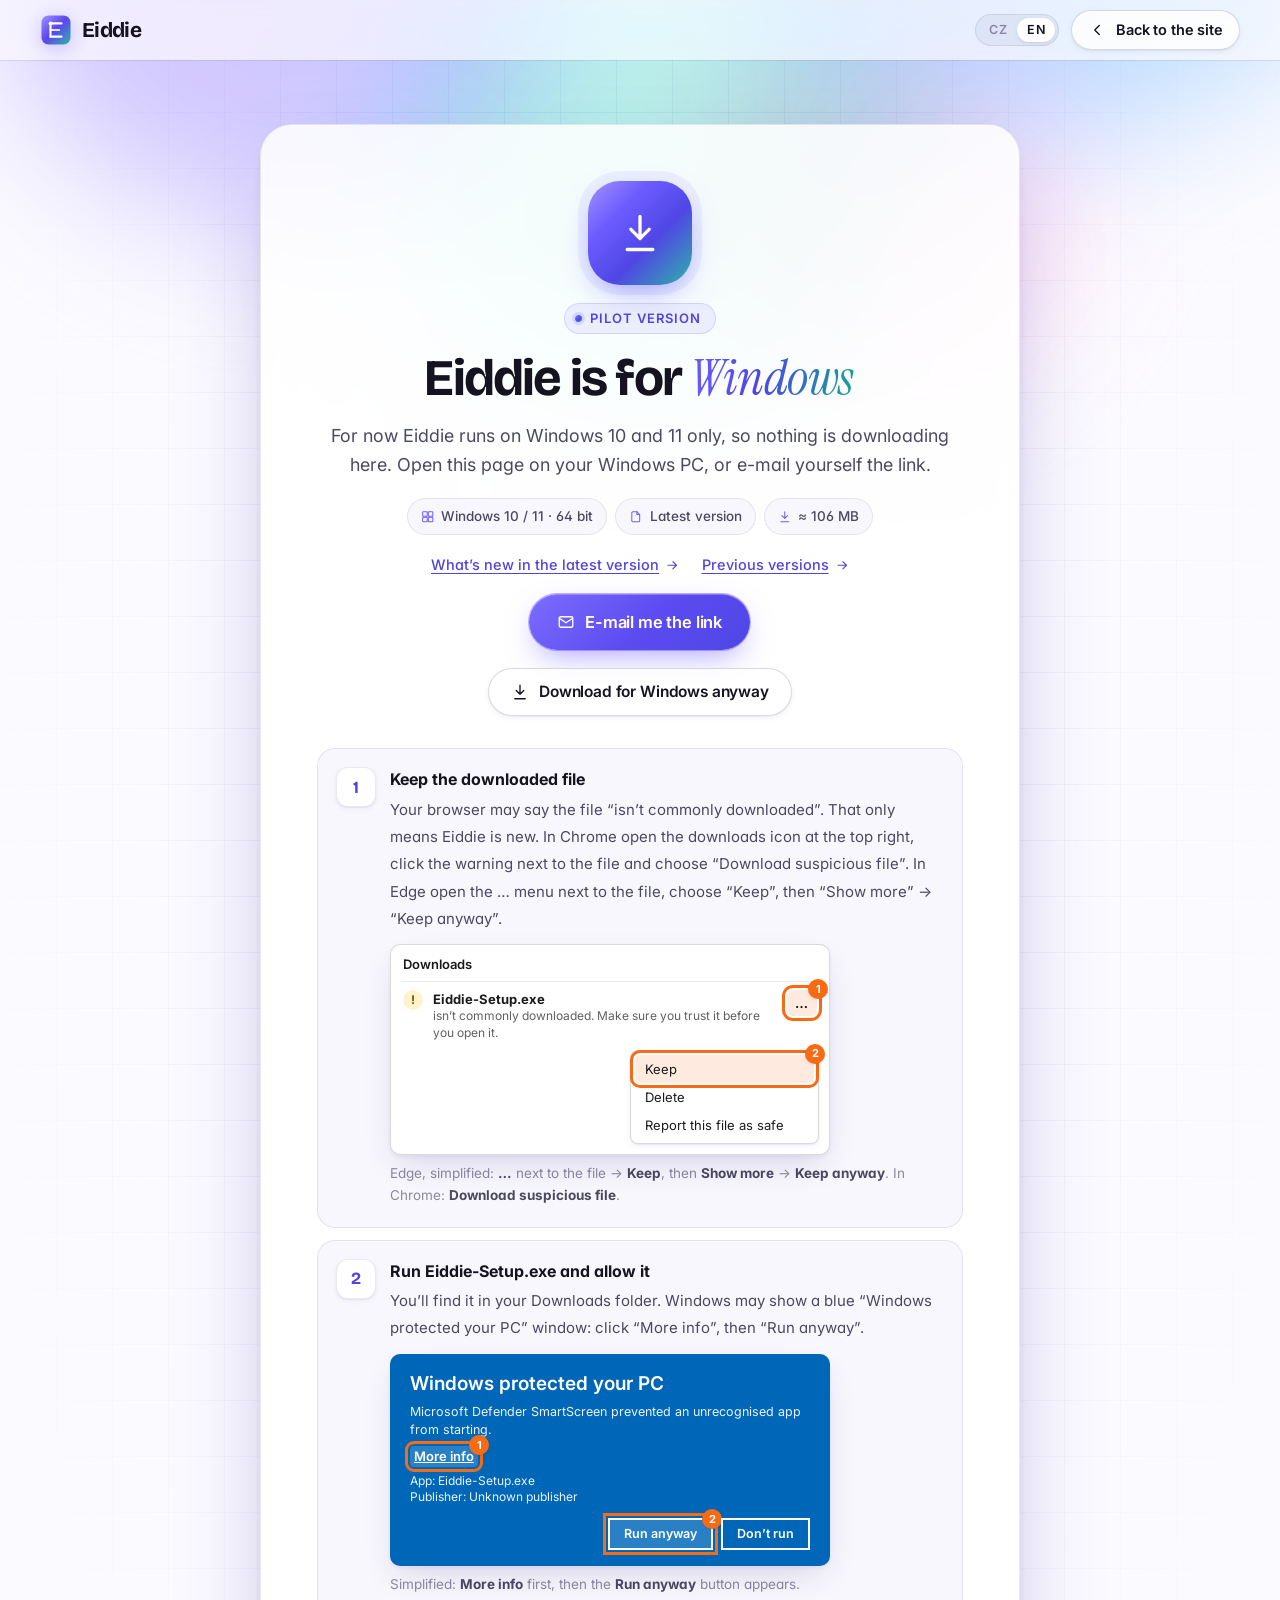
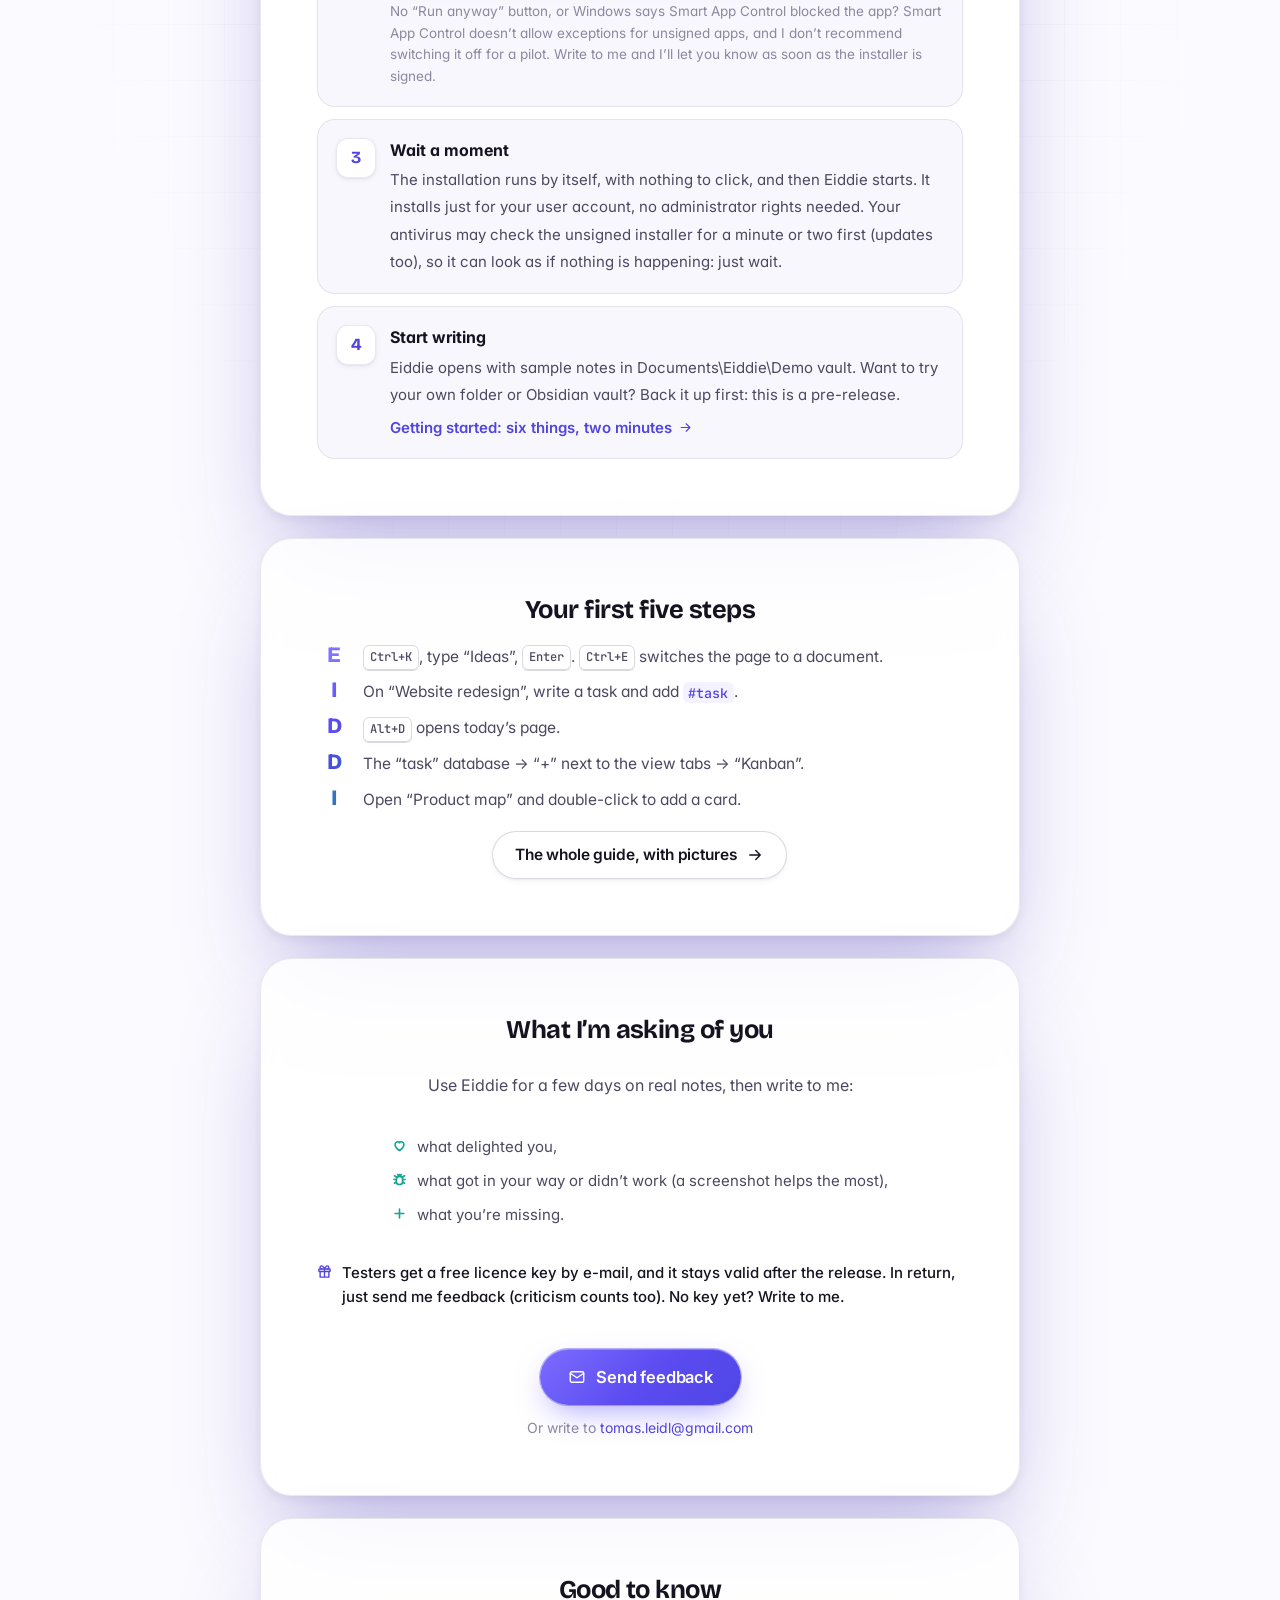
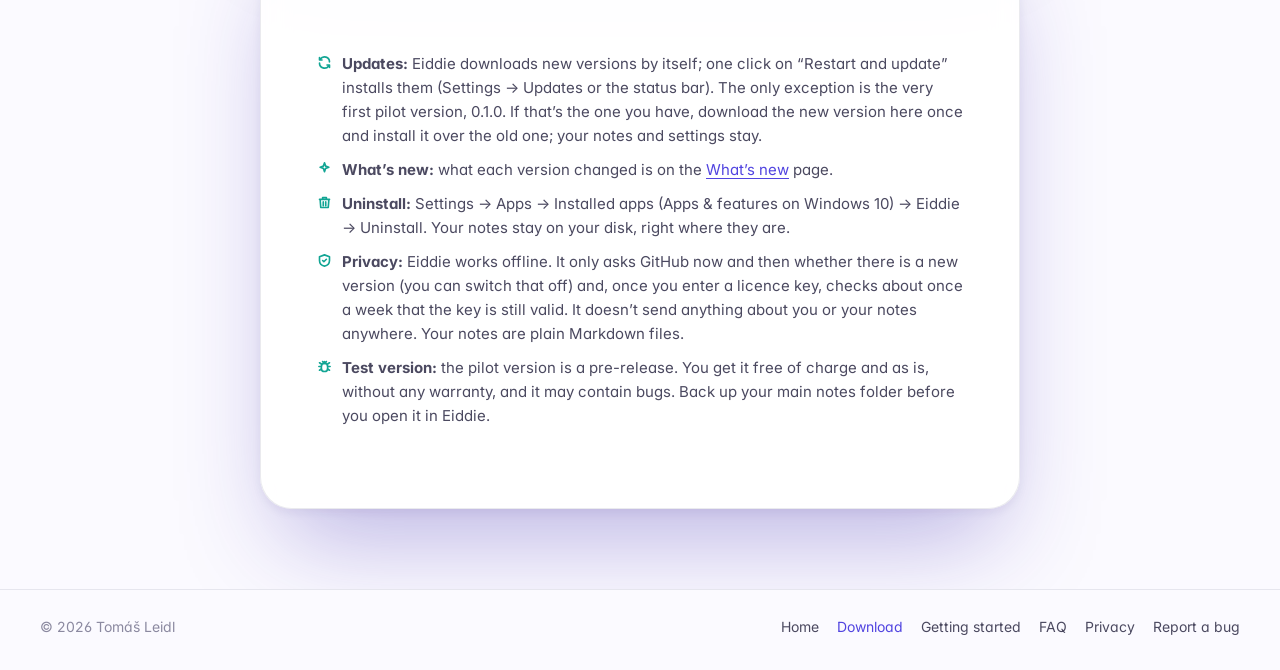
==== commit c2dc479c: "Novinky 0.1.12" ====
--- a/download.html
+++ b/download.html
@@ -74,18 +74,18 @@
         <h1 class="h2" data-en="Your download is <em>starting</em>" data-win-only>Stahování <em>začíná</em></h1>
         <h1 class="h2" data-en="Eiddie is for <em>Windows</em>" data-other-only>Eiddie je pro <em>Windows</em></h1>
         <p class="lead" data-en="The full version of Eiddie for 14 days, no card and no sign-up. If the download doesn’t start, use the button below." data-pilot-hide data-win-only>Plná verze aplikace Eiddie na 14 dní, bez karty a&nbsp;bez registrace. Pokud se stahování nespustí, použij tlačítko níže.</p>
-        <p class="lead" data-en="The pilot version of Eiddie: complete, and free for the whole pilot. If the download doesn’t start, use the button below." data-pilot-only data-win-only>Pilotní verze aplikace Eiddie: kompletní a&nbsp;po celou dobu pilotu zdarma. Pokud se stahování nespustí, použij tlačítko níže.</p>
+        <p class="lead" data-en="The pilot version of Eiddie, complete. The pilot is closed to testers: free with a licence key from me, and without one you have 30 days to try it. If the download doesn’t start, use the button below." data-pilot-only data-win-only>Pilotní verze aplikace Eiddie, kompletní. Pilot je uzavřený pro testery: s&nbsp;licenčním klíčem ode mě je zdarma, bez klíče máš 30&nbsp;dní na vyzkoušení. Pokud se stahování nespustí, použij tlačítko níže.</p>
         <p class="lead" data-en="For now Eiddie runs on Windows 10 and 11 only, so nothing is downloading here. Open this page on your Windows PC, or e-mail yourself the link." data-other-only>Aplikace Eiddie zatím běží jen na Windows 10 a&nbsp;11, proto se tady nic nestahuje. Otevři tuhle stránku na počítači s&nbsp;Windows, nebo si odkaz pošli e-mailem.</p>
         <div class="meta-row">
           <span><svg class="ic"><use href="#i-windows"/></svg>Windows 10 / 11 · 64 bit</span>
-          <span><svg class="ic"><use href="#i-file"/></svg><span data-ver-known><span data-en="Version">Verze</span>&nbsp;<span data-cfg="version">0.1.9</span></span><span data-ver-unknown data-en="Latest version">Nejnovější verze</span></span>
+          <span><svg class="ic"><use href="#i-file"/></svg><span data-ver-known><span data-en="Version">Verze</span>&nbsp;<span data-cfg="version">0.1.12</span></span><span data-ver-unknown data-en="Latest version">Nejnovější verze</span></span>
           <span><svg class="ic"><use href="#i-download"/></svg><span data-cfg="installerSize">≈ 106 MB</span></span>
         </div>
         <!-- main.js points the link at the version the GitHub API reports (data-cfg-news); without JS it shows the fallback
              (rewritten by scripts/release-pilot.mjs after each release). When the API fails: no number, the page top. -->
         <!-- "Previous versions": the way back after a bad update (the box at the top of novinky.html, every installer there). -->
         <div class="news-links">
-          <a class="news-link" href="novinky.html#v0-1-9" data-cfg-news><span data-ver-known><span data-en="What’s new in version">Co je nového ve verzi</span>&nbsp;<span data-cfg="version">0.1.9</span></span><span data-ver-unknown data-en="What’s new in the latest version">Co je nového v nejnovější verzi</span><svg class="ic"><use href="#i-arrow"/></svg></a>
+          <a class="news-link" href="novinky.html#v0-1-12" data-cfg-news><span data-ver-known><span data-en="What’s new in version">Co je nového ve verzi</span>&nbsp;<span data-cfg="version">0.1.12</span></span><span data-ver-unknown data-en="What’s new in the latest version">Co je nového v nejnovější verzi</span><svg class="ic"><use href="#i-arrow"/></svg></a>
           <a class="news-link" href="novinky.html#predchozi-verze"><span data-en="Previous versions">Předchozí verze</span><svg class="ic"><use href="#i-arrow"/></svg></a>
         </div>
         <a class="btn btn--primary btn--lg" href="mailto:" data-send-link data-other-only><svg class="ic"><use href="#i-mail"/></svg><span data-en="E-mail me the link">Poslat si odkaz e-mailem</span></a>
@@ -124,7 +124,7 @@
               </div>
               <figcaption data-en="Simplified: <b>More info</b> first, then the <b>Run anyway</b> button appears.">Zjednodušeně: nejdřív <b>Další informace</b>, pak se objeví tlačítko <b>Přesto spustit</b>.</figcaption>
             </figure><small data-en="No “Run anyway” button, or Windows says Smart App Control blocked the app? Smart App Control doesn’t allow exceptions for unsigned apps, and I don’t recommend switching it off for a pilot. <a href=&quot;mailto:tomas.leidl@gmail.com?subject=Eiddie%3A%20installation&quot;>Write to me</a> and I’ll let you know as soon as the installer is signed." data-pilot-only>Nevidíš „Přesto spustit“, nebo Windows hlásí, že aplikaci zablokovalo Inteligentní řízení aplikací? To u&nbsp;nepodepsaných aplikací výjimku nedovolí a&nbsp;vypínat ho kvůli pilotu nedoporučuju. <a href="mailto:tomas.leidl@gmail.com?subject=Eiddie%3A%20instalace">Napiš mi</a> a&nbsp;dám ti vědět, jakmile bude instalátor podepsaný.</small></div></li>
-          <li><div><b data-en="Wait a moment">Chvilku počkej</b><span data-en="The installation runs by itself, with nothing to click, and then Eiddie starts. It installs just for your user account, no administrator rights needed.">Instalace proběhne sama, nic nevybíráš, a&nbsp;pak se Eiddie spustí. Nainstaluje se jen pro tvůj uživatelský účet, práva správce nepotřebuješ.</span></div></li>
+          <li><div><b data-en="Wait a moment">Chvilku počkej</b><span data-en="The installation runs by itself, with nothing to click, and then Eiddie starts. It installs just for your user account, no administrator rights needed. Your antivirus may check the unsigned installer for a minute or two first (updates too), so it can look as if nothing is happening: just wait.">Instalace proběhne sama, nic nevybíráš, a&nbsp;pak se Eiddie spustí. Nainstaluje se jen pro tvůj uživatelský účet, práva správce nepotřebuješ. Antivirus může nepodepsaný instalátor nejdřív minutu nebo dvě kontrolovat (i aktualizace), takže to chvíli vypadá, že se nic neděje: stačí počkat.</span></div></li>
           <li><div><b data-en="Start writing">Začni psát</b><span data-en="Eiddie opens with sample notes in Documents\<wbr>Eiddie\<wbr>Demo vault. Or open your own folder or an existing Obsidian vault." data-pilot-hide>Eiddie se otevře s&nbsp;ukázkovými poznámkami ve složce Dokumenty\<wbr>Eiddie\<wbr>Demo vault. Nebo otevři vlastní složku či existující Obsidian vault.</span><span data-en="Eiddie opens with sample notes in Documents\<wbr>Eiddie\<wbr>Demo vault. Want to try your own folder or Obsidian vault? Back it up first: this is a pre-release." data-pilot-only>Eiddie se otevře s&nbsp;ukázkovými poznámkami ve složce Dokumenty\<wbr>Eiddie\<wbr>Demo vault. Chceš zkusit vlastní složku nebo Obsidian vault? Nejdřív si data zazálohuj, jde o&nbsp;předběžnou verzi.</span><a class="install__more" href="start.html"><span data-en="Getting started: six things, two minutes">Začínáme: šest věcí, dvě minuty</span><svg class="ic"><use href="#i-arrow"/></svg></a></div></li>
         </ol>
       </div>
@@ -156,7 +156,7 @@
           <li><svg class="ic"><use href="#i-bug"/></svg><span data-en="what got in your way or didn’t work (a screenshot helps the most),">co drhne nebo nefunguje (nejvíc pomůže snímek obrazovky),</span></li>
           <li><svg class="ic"><use href="#i-plus"/></svg><span data-en="what you’re missing.">co ti chybí.</span></li>
         </ul>
-        <p class="pilot-card__gift"><svg class="ic"><use href="#i-gift"/></svg><span data-en="As a thank-you, you’ll get a full licence for free after the release: just send me feedback during the pilot (criticism counts too).">Jako poděkování dostaneš po vydání plnou licenci zdarma, stačí mi během pilotu poslat zpětnou vazbu (počítá se i&nbsp;kritika).</span></p>
+        <p class="pilot-card__gift"><svg class="ic"><use href="#i-gift"/></svg><span data-en="Testers get a free licence key by e-mail, and it stays valid after the release. In return, just send me feedback (criticism counts too). No key yet? Write to me.">Testeři dostanou licenční klíč zdarma e-mailem a&nbsp;platí i&nbsp;po vydání. Na oplátku mi stačí poslat zpětnou vazbu (počítá se i&nbsp;kritika). Klíč ještě nemáš? Napiš mi.</span></p>
         <a class="btn btn--primary btn--lg" href="mailto:tomas.leidl@gmail.com?subject=Eiddie%20pilot" data-cfg-mail="feedback"><svg class="ic"><use href="#i-mail"/></svg><span data-en="Send feedback">Napsat zpětnou vazbu</span></a>
         <p class="pilot-card__alt" data-en="Or write to <a href=&quot;mailto:tomas.leidl@gmail.com&quot; data-cfg=&quot;email&quot;>tomas.leidl@gmail.com</a>">Nebo napiš na <a href="mailto:tomas.leidl@gmail.com" data-cfg="email">tomas.leidl@gmail.com</a></p>
       </div>
@@ -187,6 +187,7 @@
         <a href="download.html" aria-current="page" data-en="Download">Stáhnout</a>
         <a href="start.html" data-en="Getting started">Začínáme</a>
         <a href="index.html#faq">FAQ</a>
+        <a href="soukromi.html" data-en="Privacy">Soukromí</a>
         <a href="mailto:tomas.leidl@gmail.com?subject=Eiddie%3A%20bug" data-cfg-mail="bug" data-en="Report a bug">Nahlásit chybu</a>
       </nav>
     </div>
--- a/assets/css/style.css
+++ b/assets/css/style.css
@@ -1495,3 +1495,251 @@
 .discount__btn { font-size: 13.5px; font-weight: 600; color: var(--violet-700); text-decoration: underline; text-decoration-thickness: 1px; text-underline-offset: 3px; }
 .plan--pro .discount { margin: -14px 0 18px; background: rgba(139, 125, 255, 0.12); border-color: rgba(178, 168, 255, 0.28); color: #d8d6ea; }
 .plan--pro .discount .ic, .plan--pro .discount b, .plan--pro .discount__btn { color: #c9c2ff; }
+
+/* ==========================================================================
+   Little joys (#radosti): delight features, mascots, roadmap.
+   The mascot drawings and their animations are the app's own (src/renderer/features/mascots: Figures.tsx, mascots.css);
+   the demos are driven by main.js ("Little joys"). Everything still reads without JS.
+   ========================================================================== */
+.joy__bento { margin-bottom: clamp(28px, 4vw, 44px); }
+.joy-tags { display: flex; flex-wrap: wrap; gap: 6px; margin-bottom: 14px; }
+.joy-tag { display: inline-flex; align-items: center; gap: 6px; height: 24px; padding: 0 10px; border-radius: 999px; font-size: 12px; font-weight: 650; letter-spacing: 0.01em; white-space: nowrap; }
+.joy-tag::before { content: ""; width: 6px; height: 6px; border-radius: 50%; background: currentColor; }
+.joy-tag--now { background: var(--c-green-bg); color: var(--c-green-fg); }
+.joy-tag--soon { background: var(--c-purple-bg); color: var(--c-purple-fg); }
+.joy-tag--idea { background: var(--c-gray-bg); color: var(--c-gray-fg); }
+.joy-tag--adhd { background: var(--c-orange-bg); color: var(--c-orange-fg); }
+.joy-tag--adhd::before { content: "✦"; width: auto; height: auto; background: none; font-size: 10px; }
+.tile .joy-hint, .joy-hint { margin: 10px 0 0; font-size: 13px; color: var(--ink-3); text-align: center; max-width: none; }
+.joy-btn { display: inline-flex; align-items: center; gap: 7px; height: 34px; padding: 0 14px; border-radius: 10px; border: 1px solid var(--line-2); background: var(--surface); color: var(--ink); font: 600 14px/1 var(--f-body); cursor: pointer; transition: background 0.15s, border-color 0.15s, transform 0.15s; }
+.joy-btn:hover { border-color: color-mix(in srgb, var(--violet) 40%, transparent); background: var(--violet-50); }
+.joy-btn:active { transform: scale(0.97); }
+.joy-btn--primary { background: var(--violet); border-color: var(--violet); color: #fff; box-shadow: var(--glow); }
+.joy-btn--primary:hover { background: var(--violet-600); border-color: var(--violet-600); }
+.joy-btn:disabled { opacity: 0.5; cursor: default; }
+.joy-btn .ic { font-size: 16px; }
+.joy-link { display: inline-flex; align-items: center; gap: 6px; padding: 0; border: 0; background: none; color: var(--violet-700); font: 600 14px/1.3 var(--f-body); cursor: pointer; text-decoration: underline; text-decoration-thickness: 1px; text-underline-offset: 3px; }
+.joy-link .ic { font-size: 15px; }
+.joy :focus-visible { outline: 2px solid var(--violet); outline-offset: 2px; }
+
+/* ---------- mascot figures (ported from the app's mascots.css) ---------- */
+.mc-fig { display: block; overflow: visible; flex: none; }
+.mc-fig * { transform-box: fill-box; }
+.mc-bob { transform-origin: 50% 100%; animation: mc-breathe 3.6s ease-in-out infinite; }
+.mc-float { animation: mc-float 3s ease-in-out infinite; }
+.mc-eyes { transform-origin: center; animation: mc-blink 5.2s infinite; }
+.mc-eyes-happy { display: none; }
+.mc-fig[data-mood="happy"] .mc-eyes { display: none; }
+.mc-fig[data-mood="happy"] .mc-eyes-happy { display: inline; }
+.mc-fig[data-mood="happy"] .mc-bob { animation: mc-hop 0.7s cubic-bezier(0.3, 1.6, 0.5, 1) 2, mc-breathe 3.6s ease-in-out 1.4s infinite; }
+.mc-fig[data-mood="happy"] .mc-zzz { display: none; }
+.mc-ema-head { transform-origin: 50% 90%; animation: mc-tilt 7s ease-in-out infinite; }
+.mc-fig-ema .mc-wing-l { transform-origin: 80% 10%; animation: mc-flap-l 7s ease-in-out infinite; }
+.mc-fig-ema .mc-wing-r { transform-origin: 20% 10%; animation: mc-flap-r 7s ease-in-out infinite; }
+.mc-fig-iskra .mc-wing-l { transform-origin: 90% 60%; animation: mc-buzz-l 0.18s ease-in-out infinite alternate; }
+.mc-fig-iskra .mc-wing-r { transform-origin: 10% 60%; animation: mc-buzz-r 0.18s ease-in-out infinite alternate; }
+.mc-glow { animation: mc-glow 2.4s ease-in-out infinite; }
+.mc-glow-halo { transform-origin: center; animation: mc-halo 2.4s ease-in-out infinite; }
+.mc-fig-drobek .mc-tail { transform-origin: 0% 100%; animation: mc-swish 2.8s ease-in-out infinite; }
+.mc-zzz { animation: mc-zzz 3.4s ease-in-out infinite; }
+.mc-fig-dalibor .mc-tail { transform-origin: 0% 50%; animation: mc-tap 1.6s ease-in-out infinite; }
+.mc-drawer { transform-origin: center; }
+.mc-arm { transform-origin: 50% 0%; }
+.mc-arm-1 { animation: mc-wave 2.6s ease-in-out infinite; }
+.mc-arm-2 { animation: mc-wave 2.6s ease-in-out -0.6s infinite; }
+.mc-arm-3 { animation: mc-wave 2.6s ease-in-out -1.2s infinite; }
+.mc-arm-4 { transform-origin: 0% 100%; animation: mc-draw 3.2s ease-in-out infinite; }
+.mc-line { animation: mc-dash 2s linear infinite; }
+.mc-head { transform-origin: 0% 100%; animation: mc-peek 6s ease-in-out infinite; }
+.mc-window { animation: mc-glow 3s ease-in-out infinite; }
+.mc-fig-nitka .mc-thread { transform-origin: 0% 0%; animation: mc-wiggle 2.2s ease-in-out infinite; }
+@keyframes mc-breathe { 0%, 100% { transform: scale(1, 1); } 50% { transform: scale(1.015, 0.975); } }
+@keyframes mc-float { 0%, 100% { transform: translateY(0); } 50% { transform: translateY(-4px); } }
+@keyframes mc-blink { 0%, 93%, 100% { transform: scaleY(1); } 95% { transform: scaleY(0.1); } }
+@keyframes mc-hop { 0% { transform: translateY(0) scale(1.04, 0.94); } 45% { transform: translateY(-14%) scale(0.97, 1.04); } 100% { transform: translateY(0) scale(1, 1); } }
+@keyframes mc-tilt { 0%, 70%, 100% { transform: rotate(0); } 76%, 84% { transform: rotate(-7deg); } }
+@keyframes mc-flap-l { 0%, 70%, 100% { transform: rotate(0); } 75%, 85% { transform: rotate(18deg); } 80% { transform: rotate(4deg); } }
+@keyframes mc-flap-r { 0%, 70%, 100% { transform: rotate(0); } 75%, 85% { transform: rotate(-18deg); } 80% { transform: rotate(-4deg); } }
+@keyframes mc-buzz-l { from { transform: rotate(-28deg); } to { transform: rotate(-8deg); } }
+@keyframes mc-buzz-r { from { transform: rotate(28deg); } to { transform: rotate(8deg); } }
+@keyframes mc-glow { 0%, 100% { opacity: 1; } 50% { opacity: 0.55; } }
+@keyframes mc-halo { 0%, 100% { transform: scale(0.85); opacity: 0.2; } 50% { transform: scale(1.1); opacity: 0.45; } }
+@keyframes mc-swish { 0%, 100% { transform: rotate(0); } 50% { transform: rotate(-14deg); } }
+@keyframes mc-zzz { 0% { transform: translate(0, 4px); opacity: 0; } 30%, 70% { opacity: 1; } 100% { transform: translate(4px, -6px); opacity: 0; } }
+@keyframes mc-tap { 0%, 60%, 100% { transform: rotate(0); } 70% { transform: rotate(-16deg); } 80% { transform: rotate(0); } 88% { transform: rotate(-10deg); } }
+@keyframes mc-wave { 0%, 100% { transform: rotate(0); } 50% { transform: rotate(9deg); } }
+@keyframes mc-draw { 0%, 100% { transform: rotate(0); } 25% { transform: rotate(-8deg); } 50% { transform: rotate(5deg); } 75% { transform: rotate(-4deg); } }
+@keyframes mc-dash { to { stroke-dashoffset: -14; } }
+@keyframes mc-peek { 0%, 62%, 100% { transform: translateX(0); } 70%, 82% { transform: translateX(-9%) rotate(-4deg); } }
+@keyframes mc-wiggle { 0%, 100% { transform: rotate(0); } 50% { transform: rotate(7deg); } }
+
+/* ---------- the gang ---------- */
+.joy-gang { background: radial-gradient(120% 80% at 50% 100%, #f1eeff 0%, var(--surface) 60%); }
+.joy-say { --x: 50%; position: relative; display: grid; align-content: center; gap: 3px; min-height: 80px; margin-bottom: 18px; padding: 12px 16px; border-radius: 16px; background: var(--surface); border: 1px solid var(--line-2); box-shadow: var(--shadow-1); }
+.joy-say::after { content: ""; position: absolute; left: clamp(20px, var(--x), calc(100% - 20px)); bottom: -7px; width: 12px; height: 12px; margin-left: -6px; background: var(--surface); border-right: 1px solid var(--line-2); border-bottom: 1px solid var(--line-2); transform: rotate(45deg); transition: left 0.35s var(--ease); }
+.joy-say > span { transition: opacity 0.2s, transform 0.25s var(--ease); }
+.joy-say.is-swap > span { opacity: 0; transform: translateY(4px); }
+.joy-say__who { font-size: 13px; font-weight: 700; color: var(--ink); }
+.joy-say__who small { margin-left: 6px; font-size: 12px; font-weight: 500; color: var(--ink-3); }
+.joy-say__text { font-size: 15.5px; line-height: 1.45; color: var(--ink); }
+.joy-cast { display: grid; grid-template-columns: repeat(7, minmax(0, 1fr)); gap: 4px; align-items: end; }
+.joy-char { position: relative; display: grid; justify-items: center; gap: 2px; padding: 4px 0 0; border: 0; border-radius: 14px; background: none; cursor: pointer; transition: transform 0.3s var(--ease), background 0.2s; }
+.joy-char .mc-fig { width: 100%; height: auto; max-width: 96px; }
+.joy-char:hover { background: rgba(108, 92, 255, 0.06); }
+.joy-char.is-talking { transform: translateY(-6px) scale(1.06); }
+.joy-char__l { font: 800 15px/1 var(--f-display); color: var(--ink-3); transition: color 0.2s; }
+.joy-char.is-talking .joy-char__l { color: var(--violet-700); }
+
+/* small mascots inside the other demos */
+.joy-mini { position: relative; display: inline-block; width: 44px; height: 44px; flex: none; }
+.joy-mini .mc-fig { width: 44px; height: 44px; }
+.joy-mini__bubble { position: absolute; right: -6px; bottom: calc(100% + 8px); z-index: 3; width: max-content; max-width: min(240px, 62vw); padding: 8px 11px; border-radius: 12px; background: #15131f; color: #fff; font-size: 13px; font-weight: 500; line-height: 1.4; text-align: left; box-shadow: 0 12px 30px -10px rgba(0, 0, 0, 0.45); opacity: 0; transform: translateY(6px) scale(0.96); transform-origin: 90% 100%; pointer-events: none; transition: opacity 0.25s, transform 0.3s var(--ease); }
+.joy-mini__bubble::after { content: ""; position: absolute; right: 20px; bottom: -5px; width: 10px; height: 10px; background: #15131f; transform: rotate(45deg); border-radius: 2px; }
+.joy-mini.is-saying .joy-mini__bubble { opacity: 1; transform: none; }
+.joy-mini--right { margin-left: auto; }
+.joy-mini--corner { position: absolute; right: 10px; bottom: 8px; }
+
+/* ---------- dice ---------- */
+.joy-dlg { position: relative; display: grid; gap: 12px; padding: 16px; border-radius: 16px; background: var(--surface); border: 1px solid var(--line-2); box-shadow: var(--shadow-2); }
+.joy-dlg__head { display: flex; align-items: center; justify-content: space-between; min-height: 44px; }
+.joy-dlg__head b { font-size: 17px; }
+.joy-die { justify-self: center; width: 60px; height: 60px; border-radius: 16px; display: grid; place-items: center; background: var(--grad); color: #fff; font: 800 30px/1 var(--f-display); box-shadow: var(--glow); }
+.joy-die.is-rolling { animation: joy-roll 0.16s linear infinite; }
+@keyframes joy-roll { 0% { transform: rotate(-12deg) scale(0.94); } 50% { transform: rotate(12deg) scale(1.06); } 100% { transform: rotate(-12deg) scale(0.94); } }
+.joy-task { display: grid; gap: 8px; padding: 12px 14px; border-radius: 12px; background: var(--surface-2); border: 1px solid var(--line); min-height: 74px; align-content: center; }
+.joy-task b { font-size: 16px; line-height: 1.3; }
+.joy-task.is-pop { animation: joy-pop 0.4s var(--ease); }
+@keyframes joy-pop { from { transform: scale(0.94); opacity: 0.3; } to { transform: none; opacity: 1; } }
+.joy-task__meta { display: flex; flex-wrap: wrap; gap: 6px; }
+.joy-task__meta:empty { display: none; }
+.tile .joy-dlg__hint { margin: 0; font-size: 13.5px; }
+.joy-dlg__actions { display: flex; align-items: center; gap: 10px; }
+.joy-left { font-size: 13px; color: var(--ink-3); }
+
+/* ---------- lantern ---------- */
+.joy-write { position: relative; display: grid; grid-template-columns: 1fr auto; gap: 12px; align-items: end; }
+.joy-write textarea { width: 100%; min-height: 88px; resize: none; padding: 10px 12px; border-radius: 12px; border: 1px solid var(--line-2); background: var(--surface-2); color: var(--ink); font: 14.5px/1.5 var(--f-body); }
+.joy-write textarea:focus { outline: none; border-color: var(--violet-300); box-shadow: 0 0 0 3px rgba(108, 92, 255, 0.15); }
+.joy-write__side { position: relative; }
+.joy-lamp { display: grid; place-items: center; width: 56px; height: 56px; border-radius: 14px; background: var(--surface); border: 1px solid var(--line-2); box-shadow: var(--shadow-1); color: #4b4960; transition: background 0.4s, box-shadow 0.4s, border-color 0.4s; }
+.joy-lamp.is-lit { background: #fff6e0; border-color: #f3d48a; box-shadow: 0 0 0 4px rgba(255, 207, 92, 0.18), 0 10px 28px -8px rgba(255, 159, 46, 0.55); }
+.joy-lamp svg { width: 40px; height: 40px; overflow: visible; }
+.joy-lamp .dl-lt-flame { transform-box: fill-box; transform-origin: 50% 100%; animation: joy-flicker 1.6s ease-in-out infinite; }
+.joy-lamp .dl-lt-halo, .joy-lamp .dl-lt-petal { transition: opacity 0.4s; }
+@keyframes joy-flicker { 0%, 100% { scale: 1 1; } 50% { scale: 0.92 1.06; } }
+.joy-lamp__bubble { position: absolute; right: 0; bottom: calc(100% + 8px); width: max-content; padding: 6px 10px; border-radius: 10px; background: var(--surface); border: 1px solid var(--line-2); box-shadow: var(--shadow-2); font-size: 12.5px; font-weight: 600; opacity: 0; transform: translateY(6px); transition: opacity 0.3s, transform 0.3s var(--ease); pointer-events: none; }
+.joy-lamp__bubble.is-on { opacity: 1; transform: none; }
+.joy-write__foot { display: flex; flex-wrap: wrap; align-items: center; gap: 8px 12px; margin-top: 10px; font-size: 13px; color: var(--ink-3); }
+.joy-motifs { display: inline-flex; gap: 2px; padding: 2px; border-radius: 10px; background: var(--surface-2); border: 1px solid var(--line); }
+.joy-motifs button { width: 30px; height: 26px; border: 0; border-radius: 8px; background: none; font-size: 15px; line-height: 1; cursor: pointer; opacity: 0.55; }
+.joy-motifs button[aria-pressed="true"] { background: var(--surface); box-shadow: var(--shadow-1); opacity: 1; }
+.joy-write__foot .joy-link { margin-left: auto; font-size: 13px; }
+
+/* ---------- just 5 minutes ---------- */
+.joy-timer { position: relative; display: grid; gap: 12px; padding: 14px; border-radius: 16px; background: var(--surface-2); border: 1px solid var(--line); }
+.joy-timer__task { display: flex; align-items: center; gap: 10px; font-size: 15px; font-weight: 600; }
+.joy-timer__bar { height: 6px; border-radius: 99px; background: var(--c-purple-bg); overflow: hidden; }
+.joy-timer__bar span { display: block; height: 100%; width: 0; border-radius: inherit; background: var(--grad); }
+.joy-timer__row { display: flex; align-items: center; gap: 10px; min-height: 44px; }
+.joy-timer__count { display: inline-flex; align-items: center; gap: 6px; height: 30px; padding: 0 12px; border-radius: 999px; background: var(--c-purple-bg); color: var(--c-purple-fg); font-size: 13.5px; font-weight: 650; }
+.joy-timer__count[hidden], .joy-timer__card[hidden] { display: none; }
+.joy-timer__card { display: grid; gap: 6px; padding: 12px 14px; border-radius: 12px; background: var(--surface); border: 1px solid var(--line-2); box-shadow: var(--shadow-2); font-size: 14px; color: var(--ink-2); animation: joy-pop 0.4s var(--ease); }
+.joy-timer__card b { color: var(--ink); font-size: 15px; }
+.joy-timer__card i { font-style: normal; color: var(--c-green-fg); font-weight: 600; }
+.joy-timer__actions { display: flex; gap: 8px; margin-top: 4px; }
+
+/* ---------- confetti list ---------- */
+.joy-list { display: grid; gap: 2px; padding: 10px 12px; border-radius: 16px; background: var(--surface-2); border: 1px solid var(--line); }
+.joy-list label { display: flex; align-items: center; gap: 10px; height: 32px; font-size: 14.5px; cursor: pointer; }
+.joy-list input { appearance: none; width: 17px; height: 17px; margin: 0; flex: none; border-radius: 5px; border: 1.5px solid #c7c7d1; background: var(--surface); display: grid; place-items: center; cursor: pointer; transition: background 0.15s, border-color 0.15s; }
+.joy-list input:checked { background: var(--violet); border-color: var(--violet); }
+.joy-list input:checked::after { content: ""; width: 9px; height: 5px; border: 2px solid #fff; border-top: 0; border-right: 0; transform: translateY(-1px) rotate(-45deg); }
+.joy-list input:checked + span { color: var(--ink-3); text-decoration: line-through; }
+.joy-list__foot { display: flex; align-items: center; gap: 10px; margin-top: 6px; }
+
+/* ---------- seasons ---------- */
+.joy-home { position: relative; display: grid; align-content: start; gap: 14px; min-height: 176px; padding: 16px 16px 62px; border-radius: 16px; background: linear-gradient(180deg, #fbfaff, #f3f1ff); border: 1px solid var(--line); overflow: hidden; transition: background 0.5s; }
+.joy-home__line { display: flex; flex-wrap: wrap; gap: 8px; min-height: 32px; }
+.joy-chip { display: inline-flex; align-items: center; gap: 7px; min-height: 32px; padding: 4px 12px; border-radius: 16px; background: var(--surface); border: 1px solid var(--line-2); font-size: 13.5px; font-weight: 500; line-height: 1.35; color: var(--ink); }
+.joy-chip[hidden] { display: none; }
+.joy-chip--occ { background: #fff3e6; border-color: #ffd2a8; animation: joy-pop 0.4s var(--ease); }
+.joy-seasons { display: flex; flex-wrap: wrap; gap: 6px; }
+.joy-seasons button { height: 30px; padding: 0 11px; border-radius: 999px; border: 1px dashed var(--line-2); background: transparent; color: var(--ink-2); font: 500 13px/1 var(--f-body); cursor: pointer; transition: background 0.15s, border-color 0.15s; }
+.joy-seasons button:hover, .joy-seasons button[aria-pressed="true"] { background: var(--surface); border-style: solid; border-color: var(--violet-300); color: var(--ink); }
+.joy-fx { position: absolute; left: 0; top: 0; z-index: 2; pointer-events: none; font-size: 22px; line-height: 1; will-change: transform; }
+.joy-home.is-halloween { background: linear-gradient(180deg, #fff8f1, #ffe6cf); }
+.joy-home.is-christmas { background: linear-gradient(180deg, #f4f8ff, #dfe9ff); }
+.joy-home.is-valentine { background: linear-gradient(180deg, #fff7fb, #ffe3f0); }
+.joy-home.is-easter { background: linear-gradient(180deg, #fbfff4, #e8f7d8); }
+
+/* ---------- easter egg ---------- */
+.joy-egg__stage { display: grid; justify-items: center; gap: 14px; padding: 18px 0 6px; }
+.joy-egg__logo { display: grid; place-items: center; width: 104px; height: 104px; border: 0; border-radius: 28px; background: var(--surface-2); box-shadow: inset 0 0 0 1px var(--line); cursor: pointer; transition: transform 0.15s; }
+.joy-egg__logo img { width: 72px; height: 72px; }
+.joy-egg__logo.is-tap { transform: scale(0.9) rotate(-6deg); }
+.joy-egg__logo.is-done { animation: joy-spin 0.8s var(--ease); }
+@keyframes joy-spin { from { transform: rotate(0) scale(1.1); } to { transform: rotate(360deg) scale(1); } }
+.joy-egg__dots { display: flex; gap: 8px; }
+.joy-egg__dots i { width: 10px; height: 10px; border-radius: 50%; background: var(--line-2); transition: background 0.2s, transform 0.2s; }
+.joy-egg__dots i.is-on { background: var(--violet); transform: scale(1.2); }
+
+/* ---------- rules ---------- */
+.joy-rules { list-style: none; margin: 0 0 clamp(56px, 7vw, 88px); padding: 0; display: grid; grid-template-columns: repeat(3, 1fr); gap: 18px; }
+.joy-rules li { display: flex; gap: 14px; padding: 20px; border-radius: var(--r); background: var(--surface); border: 1px solid var(--line); }
+.joy-rules__ic { flex: none; width: 36px; height: 36px; border-radius: 11px; display: grid; place-items: center; background: var(--violet-50); color: var(--violet-700); font-size: 18px; }
+.joy-rules div { display: grid; align-content: start; gap: 4px; font-size: 14.5px; line-height: 1.5; color: var(--ink-2); }
+.joy-rules b { color: var(--ink); font-size: 15.5px; }
+
+/* ---------- roadmap ---------- */
+.joy-next__head { display: grid; gap: 10px; justify-items: center; text-align: center; margin-bottom: 28px; }
+.joy-next__head p { margin: 0; max-width: 620px; color: var(--ink-2); font-size: 16px; line-height: 1.6; }
+.joy-next__grid { display: grid; grid-template-columns: 1.6fr 1fr 1fr; gap: 18px; }
+.joy-card { display: flex; flex-direction: column; align-items: flex-start; gap: 10px; padding: 24px; border-radius: var(--r-lg); background: var(--surface); border: 1px dashed var(--line-2); }
+.joy-card h4 { margin: 0; font-size: 19px; letter-spacing: -0.02em; }
+.joy-card p { margin: 0; font-size: 14.5px; line-height: 1.55; color: var(--ink-2); }
+.joy-card__ic { font-size: 28px; line-height: 1; }
+.joy-card__tags { display: flex; flex-wrap: wrap; gap: 6px; }
+.joy-card--you { background: var(--grad-soft); border-style: solid; border-color: var(--violet-100); }
+.joy-card--table { display: grid; grid-template-columns: 210px 1fr; align-items: center; gap: 22px; }
+.joy-card--table > div:last-child { display: flex; flex-direction: column; align-items: flex-start; gap: 10px; }
+.joy-deck { position: relative; height: 170px; width: 210px; }
+.joy-deck__c { position: absolute; top: 14px; left: 50%; width: 100px; height: 136px; margin-left: -50px; display: flex; flex-direction: column; gap: 4px; padding: 10px; border-radius: 12px; background: #fff; border: 1px solid var(--line-2); box-shadow: var(--shadow-1); font-size: 11.5px; line-height: 1.3; color: var(--ink); transition: transform 0.5s var(--ease); }
+.joy-deck__c small { font-size: 9.5px; font-weight: 700; letter-spacing: 0.06em; text-transform: uppercase; color: var(--violet-700); }
+.joy-deck__c .s { width: 18px; height: 18px; margin-bottom: 6px; flex: none; }
+.joy-deck__c .s--circle { border-radius: 50%; background: var(--violet); }
+.joy-deck__c .s--heart { background: var(--pink); clip-path: path("M9 17 L1.6 9.4 A4.4 4.4 0 0 1 9 3.6 A4.4 4.4 0 0 1 16.4 9.4 Z"); }
+.joy-deck__c .s--tri { background: var(--blue); clip-path: polygon(50% 5%, 100% 95%, 0 95%); }
+.joy-deck__c.is-empty { background: var(--surface-2); border-style: dashed; color: var(--ink-3); text-align: center; justify-content: center; }
+.joy-deck__c.is-empty small { color: var(--ink-3); }
+.joy-deck__c--1 { transform: translateX(-54px) rotate(-12deg); }
+.joy-deck__c--2 { transform: translateX(-18px) rotate(-4deg); }
+.joy-deck__c--3 { transform: translateX(18px) rotate(4deg); }
+.joy-deck__c--4 { transform: translateX(54px) rotate(12deg); }
+.joy-card--table:hover .joy-deck__c--1 { transform: translateX(-64px) translateY(-4px) rotate(-15deg); }
+.joy-card--table:hover .joy-deck__c--4 { transform: translateX(64px) translateY(-4px) rotate(15deg); }
+
+@media (max-width: 1080px) {
+  .joy__bento .joy-done { grid-column: 1 / -1; }
+  .joy-next__grid { grid-template-columns: 1fr 1fr; }
+  .joy-card--table { grid-column: 1 / -1; }
+}
+@media (max-width: 760px) {
+  .joy-rules { grid-template-columns: 1fr; }
+}
+@media (max-width: 640px) {
+  .joy-next__grid { grid-template-columns: 1fr; }
+  .joy-card--table { grid-template-columns: 1fr; justify-items: center; }
+  .joy-cast { grid-template-columns: repeat(4, minmax(0, 1fr)); row-gap: 10px; }
+  .joy-say { min-height: 100px; }
+}
+@media (prefers-reduced-motion: reduce) {
+  .mc-fig *, .joy-die, .joy-lamp .dl-lt-flame, .joy-egg__logo, .joy-task, .joy-chip--occ, .joy-timer__card { animation: none !important; }
+}
+
+.joy [hidden] { display: none !important; }
+
+/* ---------- Privacy (soukromi.html): prose in the What's new card ---------- */
+.privacy p { margin: 0 0 12px; font-size: 15.5px; line-height: 1.65; color: var(--ink); }
+.privacy a { color: var(--violet-700); text-decoration: underline; text-decoration-thickness: 1px; text-underline-offset: 3px; }
+.privacy .release__items { margin-bottom: 12px; }
+.privacy__date { margin-top: 28px !important; font-size: 14px !important; color: var(--ink-3) !important; }
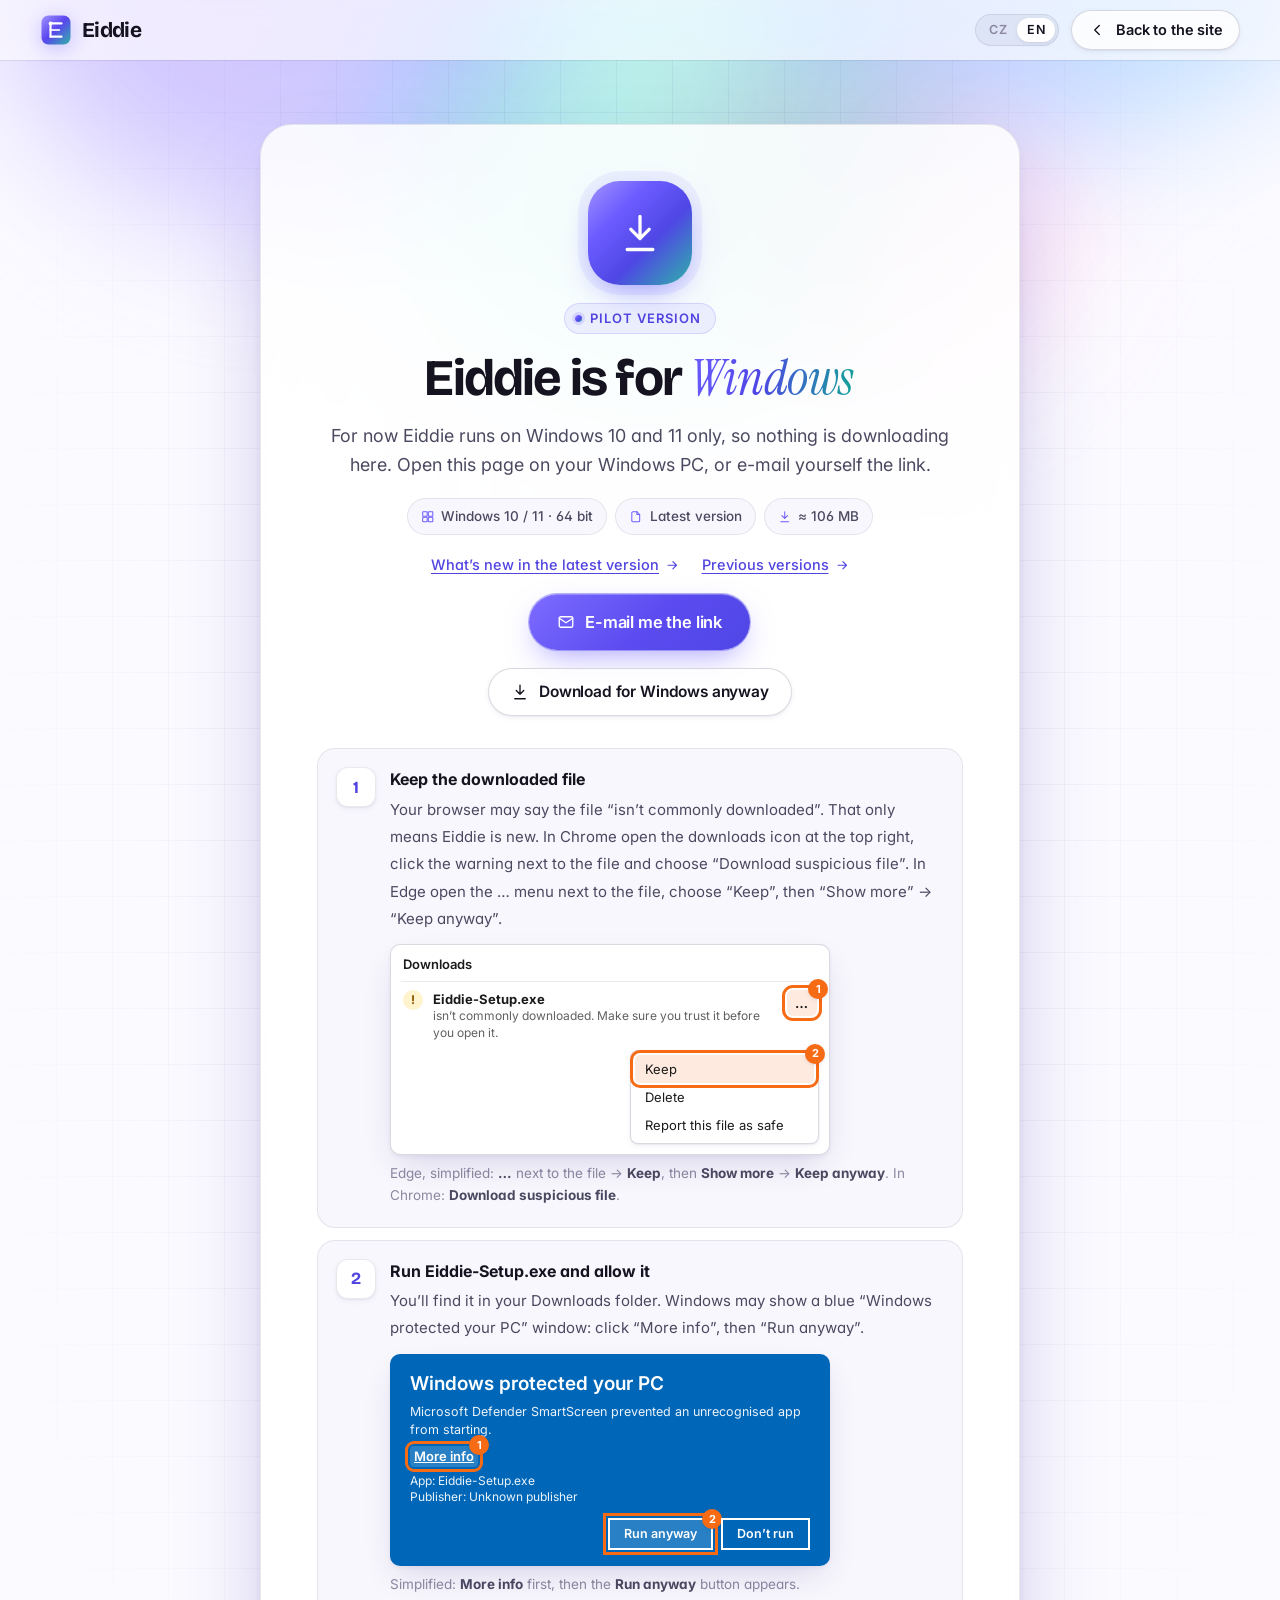
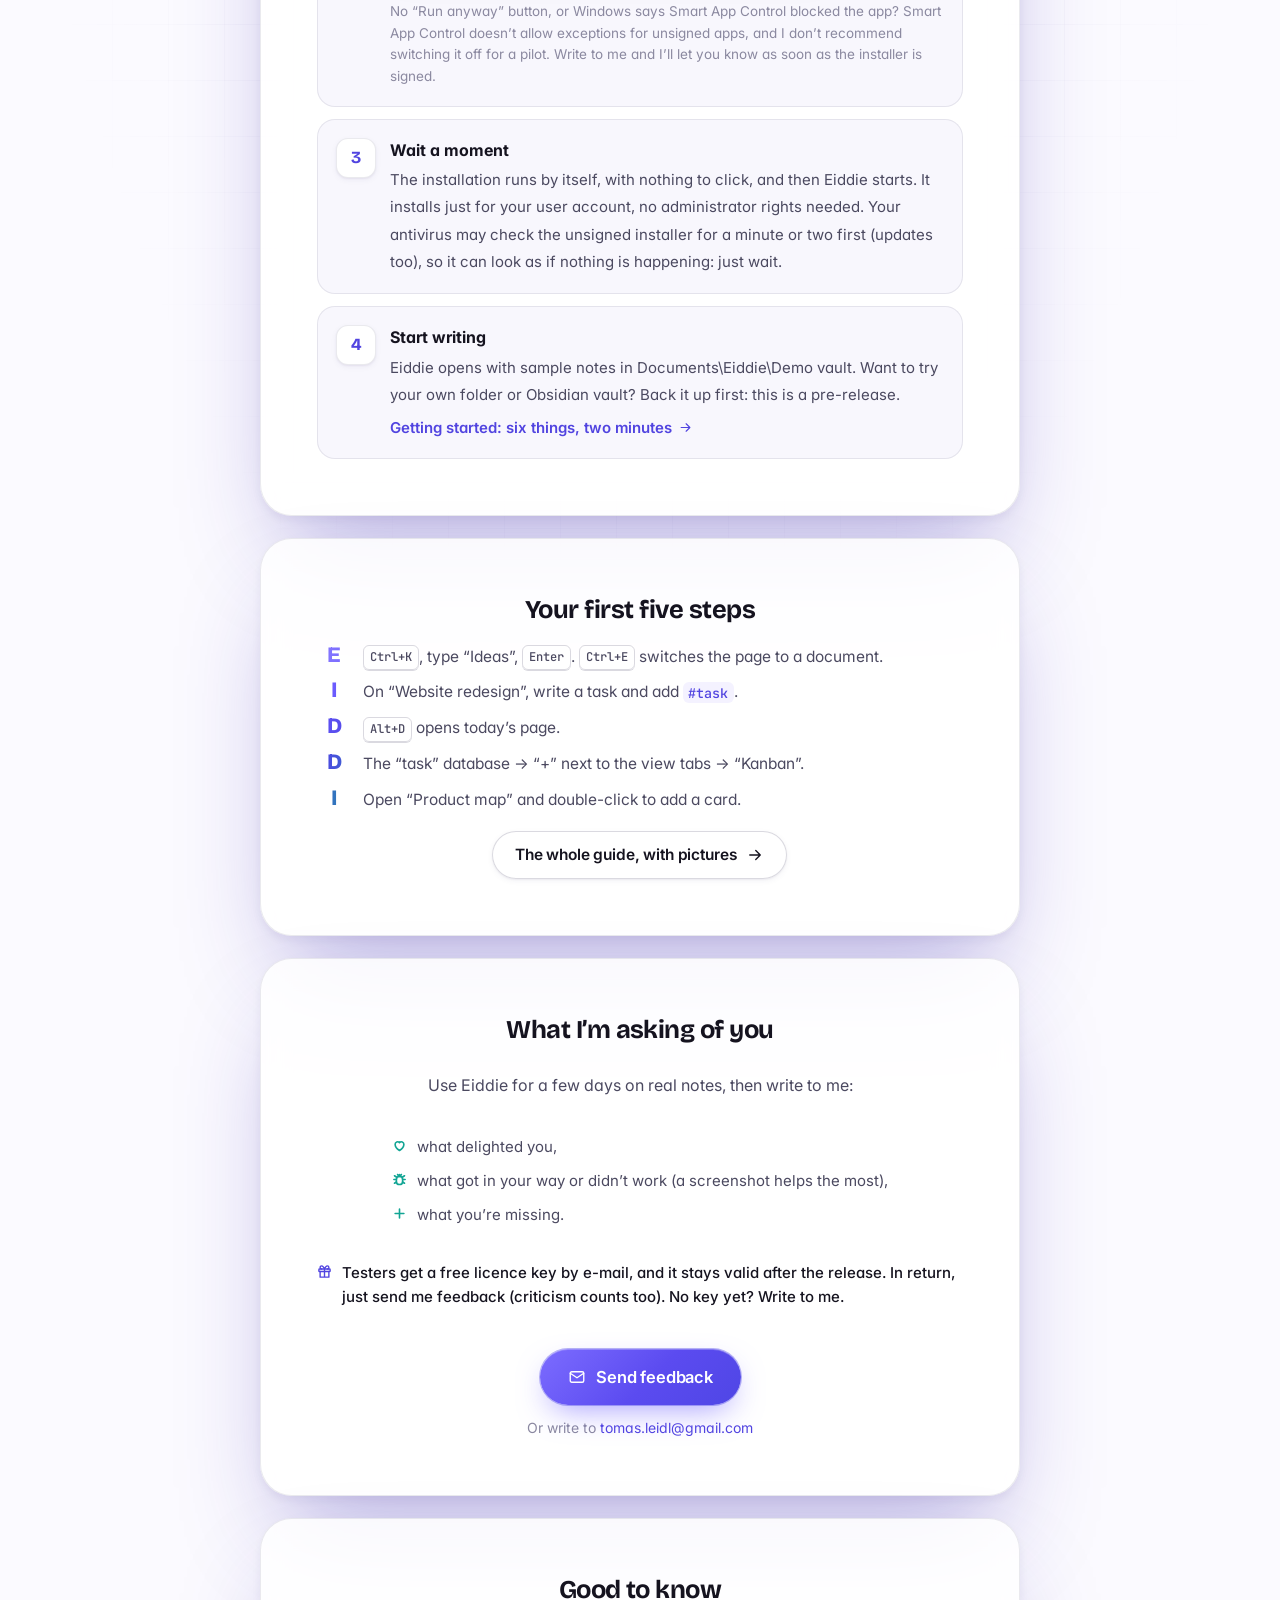
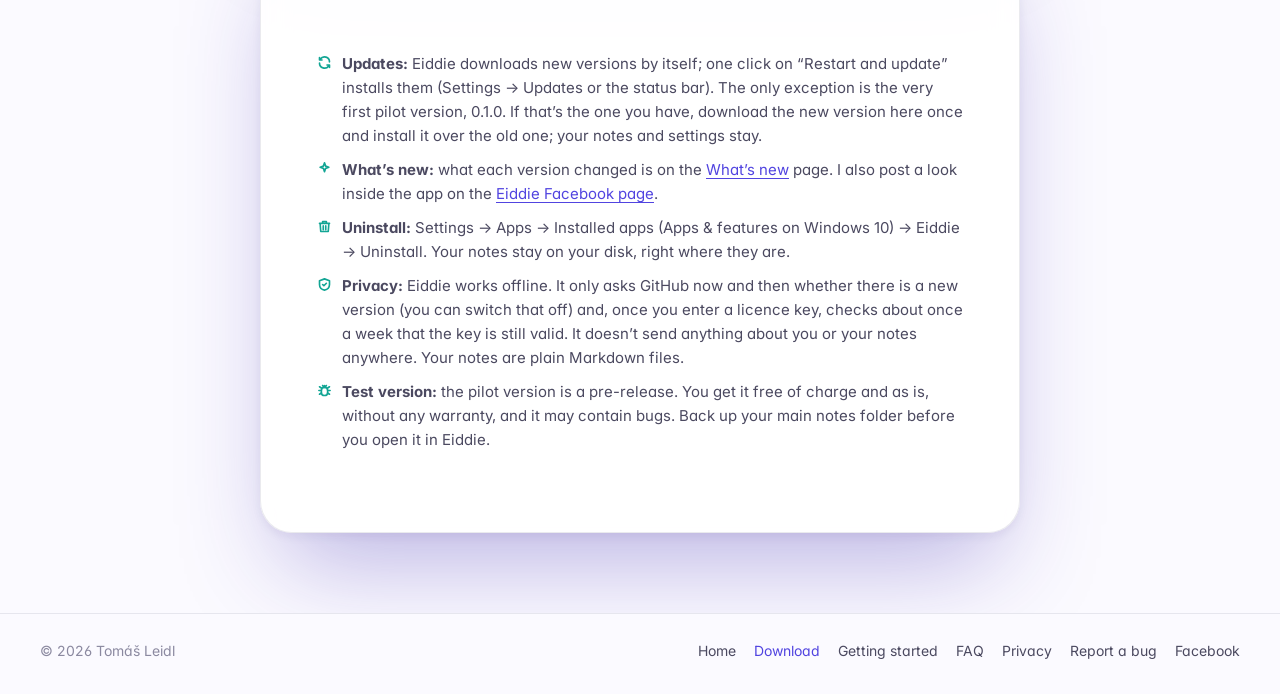
==== commit 5805ae77: "Facebook page links: contact card, footers, FAQ, What's new" ====
--- a/download.html
+++ b/download.html
@@ -166,8 +166,8 @@
         <ul>
           <li><svg class="ic"><use href="#i-refresh"/></svg><span data-en="<b>Updates:</b> Eiddie downloads new versions by itself; one click on “Restart and update” installs them (Settings → Updates or the status bar). The only exception is the very first pilot version, 0.1.0. If that’s the one you have, download the new version here once and install it over the old one; your notes and settings stay.">
             <b>Aktualizace:</b> Eiddie si nové verze stahuje sám a&nbsp;nainstaluješ je jedním kliknutím na „Restart and update“ (Nastavení → Updates nebo stavový řádek). Výjimkou je jen úplně první pilotní verze 0.1.0. Pokud máš tu, stáhni si tady jednou novou verzi a&nbsp;nainstaluj ji přes tu starou. Poznámky i&nbsp;nastavení zůstanou.</span></li>
-          <li><svg class="ic"><use href="#i-sparkle"/></svg><span data-en="<b>What’s new:</b> what each version changed is on the <a href=&quot;novinky.html&quot;>What’s new</a> page.">
-            <b>Novinky:</b> co přinesla která verze, najdeš na stránce <a href="novinky.html">Co je nového</a>.</span></li>
+          <li><svg class="ic"><use href="#i-sparkle"/></svg><span data-en="<b>What’s new:</b> what each version changed is on the <a href=&quot;novinky.html&quot;>What’s new</a> page. I also post a look inside the app on the <a href=&quot;https://www.facebook.com/profile.php?id=61594936154489&quot; target=&quot;_blank&quot; rel=&quot;noopener&quot; data-cfg-link=&quot;facebook&quot;>Eiddie Facebook page</a>.">
+            <b>Novinky:</b> co přinesla která verze, najdeš na stránce <a href="novinky.html">Co je nového</a>. Ukázky z&nbsp;aplikace dávám i&nbsp;na <a href="https://www.facebook.com/profile.php?id=61594936154489" target="_blank" rel="noopener" data-cfg-link="facebook">facebookovou stránku Eiddie</a>.</span></li>
           <li><svg class="ic"><use href="#i-trash"/></svg><span data-en="<b>Uninstall:</b> Settings → Apps → Installed apps (Apps &amp; features on Windows 10) → Eiddie → Uninstall. Your notes stay on your disk, right where they are.">
             <b>Odinstalace:</b> Nastavení → Aplikace → Nainstalované aplikace (ve Windows&nbsp;10 Aplikace a&nbsp;funkce) → Eiddie → Odinstalovat. Poznámky zůstanou na disku tam, kde jsou.</span></li>
           <li><svg class="ic"><use href="#i-shield"/></svg><span data-en="<b>Privacy:</b> Eiddie works offline. It only asks GitHub now and then whether there is a new version (you can switch that off) and, once you enter a licence key, checks about once a week that the key is still valid. It doesn’t send anything about you or your notes anywhere. Your notes are plain Markdown files.">
@@ -189,6 +189,7 @@
         <a href="index.html#faq">FAQ</a>
         <a href="soukromi.html" data-en="Privacy">Soukromí</a>
         <a href="mailto:tomas.leidl@gmail.com?subject=Eiddie%3A%20bug" data-cfg-mail="bug" data-en="Report a bug">Nahlásit chybu</a>
+        <a href="https://www.facebook.com/profile.php?id=61594936154489" target="_blank" rel="noopener" data-cfg-link="facebook">Facebook</a>
       </nav>
     </div>
   </footer>
--- a/assets/css/style.css
+++ b/assets/css/style.css
@@ -1018,6 +1018,14 @@
 .mailchip a { font-weight: 600; font-size: 15.5px; overflow: hidden; text-overflow: ellipsis; }
 .mailchip button { margin-left: auto; display: inline-flex; align-items: center; gap: 6px; height: 36px; padding: 0 12px; border-radius: 10px; background: rgba(255, 255, 255, 0.1); color: #fff; font-size: 13px; font-weight: 600; transition: background-color 0.2s; flex: none; }
 .mailchip button:hover { background: rgba(255, 255, 255, 0.18); }
+/* The e-mail chip and, under it, the same chip as one link to the Facebook page (config.js → facebook) */
+.author__links { margin-top: auto; display: grid; gap: 10px; }
+.author__links .mailchip { margin-top: 0; }
+.mailchip--link { font-weight: 600; font-size: 15.5px; transition: background-color 0.2s, border-color 0.2s; }
+.mailchip--link:hover { background: rgba(255, 255, 255, 0.12); border-color: rgba(255, 255, 255, 0.24); }
+.mailchip__go { margin-left: auto; flex: none; display: inline-flex; align-items: center; gap: 6px; height: 36px; padding: 0 12px; border-radius: 10px; background: rgba(255, 255, 255, 0.1); font-size: 13px; }
+.mailchip__go .ic { font-size: 14px; color: inherit; transition: transform 0.25s var(--ease); }
+.mailchip--link:hover .mailchip__go .ic { transform: translateX(3px); }
 .form { padding: clamp(28px, 4vw, 44px); border-radius: var(--r-xl); background: var(--surface); border: 1px solid var(--line); box-shadow: var(--shadow-2); display: grid; gap: 16px; }
 .form h3 { font-size: 24px; letter-spacing: -0.025em; }
 .form__row { display: grid; grid-template-columns: 1fr 1fr; gap: 14px; }
@@ -1051,6 +1059,9 @@
 .footer__brand p { margin: 14px 0 0; color: var(--ink-3); font-size: 14.5px; max-width: 300px; }
 .footer__brand .footer__slogan { font: 600 15px/1.4 var(--f-display); letter-spacing: -0.01em; color: var(--ink-2); max-width: 340px; }
 .footer__slogan b { color: var(--violet-700); font-weight: 800; }
+.footer__social { display: inline-flex; align-items: center; gap: 10px; margin-top: 20px; padding: 5px 16px 5px 5px; border-radius: 999px; background: var(--surface); border: 1px solid var(--line-2); color: var(--ink-2); font-size: 14.5px; font-weight: 600; transition: color 0.2s, border-color 0.2s, box-shadow 0.2s; }
+.footer__social .ic { box-sizing: content-box; padding: 8px; border-radius: 50%; background: var(--violet); color: #fff; font-size: 16px; }
+.footer__social:hover { color: var(--violet-700); border-color: color-mix(in srgb, var(--violet) 40%, transparent); box-shadow: var(--shadow-1); }
 .footer h4 { font: 600 13px/1 var(--f-body); letter-spacing: 0.08em; text-transform: uppercase; color: var(--ink-3); margin-bottom: 16px; }
 .footer ul { list-style: none; padding: 0; margin: 0; display: grid; gap: 10px; font-size: 15px; }
 .footer ul a { color: var(--ink-2); transition: color 0.2s; }
@@ -1162,6 +1173,7 @@
   animation: reel-in 0.5s var(--ease);
 }
 @keyframes reel-in { from { opacity: 0; } }
+.reel__end-title[hidden] { display: none; }
 .reel__end-title { margin: 0; font: 700 clamp(1.15rem, 2.6vw, 2.2rem)/1.1 var(--f-display); letter-spacing: -0.03em; color: #fff; text-wrap: balance; }
 .reel__end .btn-row { justify-content: center; }
 @media (max-width: 640px) {
@@ -1171,6 +1183,47 @@
   .reel__end { gap: 12px; padding: 12px; }
   .reel__end .btn-row { flex-direction: column; gap: 8px; }
   .reel__end .btn { --h: 38px; padding: 0 16px; font-size: 14px; }
+}
+/* Use-case videos: a row of cards under the player; the pressed one is in the player */
+.reel-picks { max-width: 1080px; margin: clamp(24px, 3.2vw, 38px) auto 0; }
+.reel-picks[hidden], .reel-pick[hidden] { display: none; }
+.reel-picks__label { display: flex; align-items: center; gap: 16px; margin: 0 0 16px; font-size: 13px; font-weight: 600; letter-spacing: 0.08em; text-transform: uppercase; color: var(--ink-3); white-space: nowrap; }
+.reel-picks__label::before, .reel-picks__label::after { content: ""; flex: 1; height: 1px; background: var(--line-2); }
+.reel-picks__row { display: grid; grid-auto-flow: column; grid-auto-columns: minmax(0, 1fr); gap: 14px; }
+.reel-pick {
+  display: grid; align-content: start; gap: 9px;
+  padding: 8px 8px 14px; text-align: left;
+  border-radius: var(--r); background: var(--surface); border: 1px solid var(--line); box-shadow: var(--shadow-1);
+  color: var(--ink-2);
+  transition: transform 0.3s var(--ease), box-shadow 0.3s var(--ease), border-color 0.3s;
+}
+.reel-pick:hover { transform: translateY(-3px); border-color: var(--line-2); box-shadow: var(--shadow-2); }
+.reel-pick[aria-pressed="true"] { border-color: var(--violet); box-shadow: 0 0 0 3px color-mix(in srgb, var(--violet) 20%, transparent), var(--shadow-2); }
+.reel-pick__thumb { position: relative; display: block; aspect-ratio: 16 / 9; overflow: hidden; border-radius: 10px; background: #0c0b14; }
+.reel-pick__thumb img { display: block; width: 100%; height: 100%; object-fit: cover; opacity: 0.82; transition: opacity 0.3s, transform 0.5s var(--ease); }
+.reel-pick__thumb img:not([src]) { visibility: hidden; }
+.reel-pick:hover .reel-pick__thumb img, .reel-pick[aria-pressed="true"] .reel-pick__thumb img { opacity: 1; }
+.reel-pick:hover .reel-pick__thumb img { transform: scale(1.04); }
+.reel-pick__play {
+  position: absolute; left: 8px; bottom: 8px;
+  width: 30px; height: 30px; border-radius: 50%;
+  display: grid; place-items: center;
+  color: #fff; background: linear-gradient(135deg, #7c6cff, #5b4bf0 55%, #4f46e5);
+  box-shadow: 0 0 0 4px rgba(124, 108, 255, 0.22), 0 6px 16px -4px rgba(108, 92, 255, 0.8);
+  transition: transform 0.3s var(--ease);
+}
+.reel-pick__play .ic { font-size: 12px; fill: currentColor; stroke: none; margin-left: 1px; }
+.reel-pick:hover .reel-pick__play { transform: scale(1.12); }
+.reel-pick__time { position: absolute; right: 8px; bottom: 8px; padding: 3px 7px; border-radius: 6px; font: 600 12px/1.3 var(--f-body); font-variant-numeric: tabular-nums; color: #fff; background: rgba(12, 11, 20, 0.72); }
+.reel-pick__who { display: flex; align-items: center; gap: 7px; padding: 2px 6px 0; font-weight: 700; font-size: 15px; line-height: 1.25; color: var(--ink); }
+.reel-pick__who .ic { flex: none; font-size: 17px; color: var(--violet-700); }
+.reel-pick__txt { padding: 0 6px; font-size: 13.5px; line-height: 1.45; text-wrap: pretty; }
+@media (max-width: 820px) {
+  /* Phones: one swipeable row; the next card peeks in from the right */
+  .reel-picks__row { grid-auto-columns: min(64%, 250px); gap: 12px; margin-inline: calc(var(--gutter) * -1); padding: 4px var(--gutter) 14px; overflow-x: auto; scroll-snap-type: x proximity; scroll-padding-inline: var(--gutter); scrollbar-width: none; }
+  .reel-picks__row::-webkit-scrollbar { display: none; }
+  .reel-pick { scroll-snap-align: start; }
+  .reel-pick:hover { transform: none; }
 }
 
 /* ---------- Responsive ---------- */
@@ -1275,6 +1328,8 @@
   .footer__grid { grid-template-columns: 1fr; }
   .mailchip { flex-wrap: wrap; }
   .mailchip button { margin-left: 0; }
+  .mailchip--link { flex-wrap: nowrap; }
+  .mailchip__go > span { display: none; }
 }
 
 /* Very narrow phones (320 px): long English labels may wrap inside a button instead of spilling out */
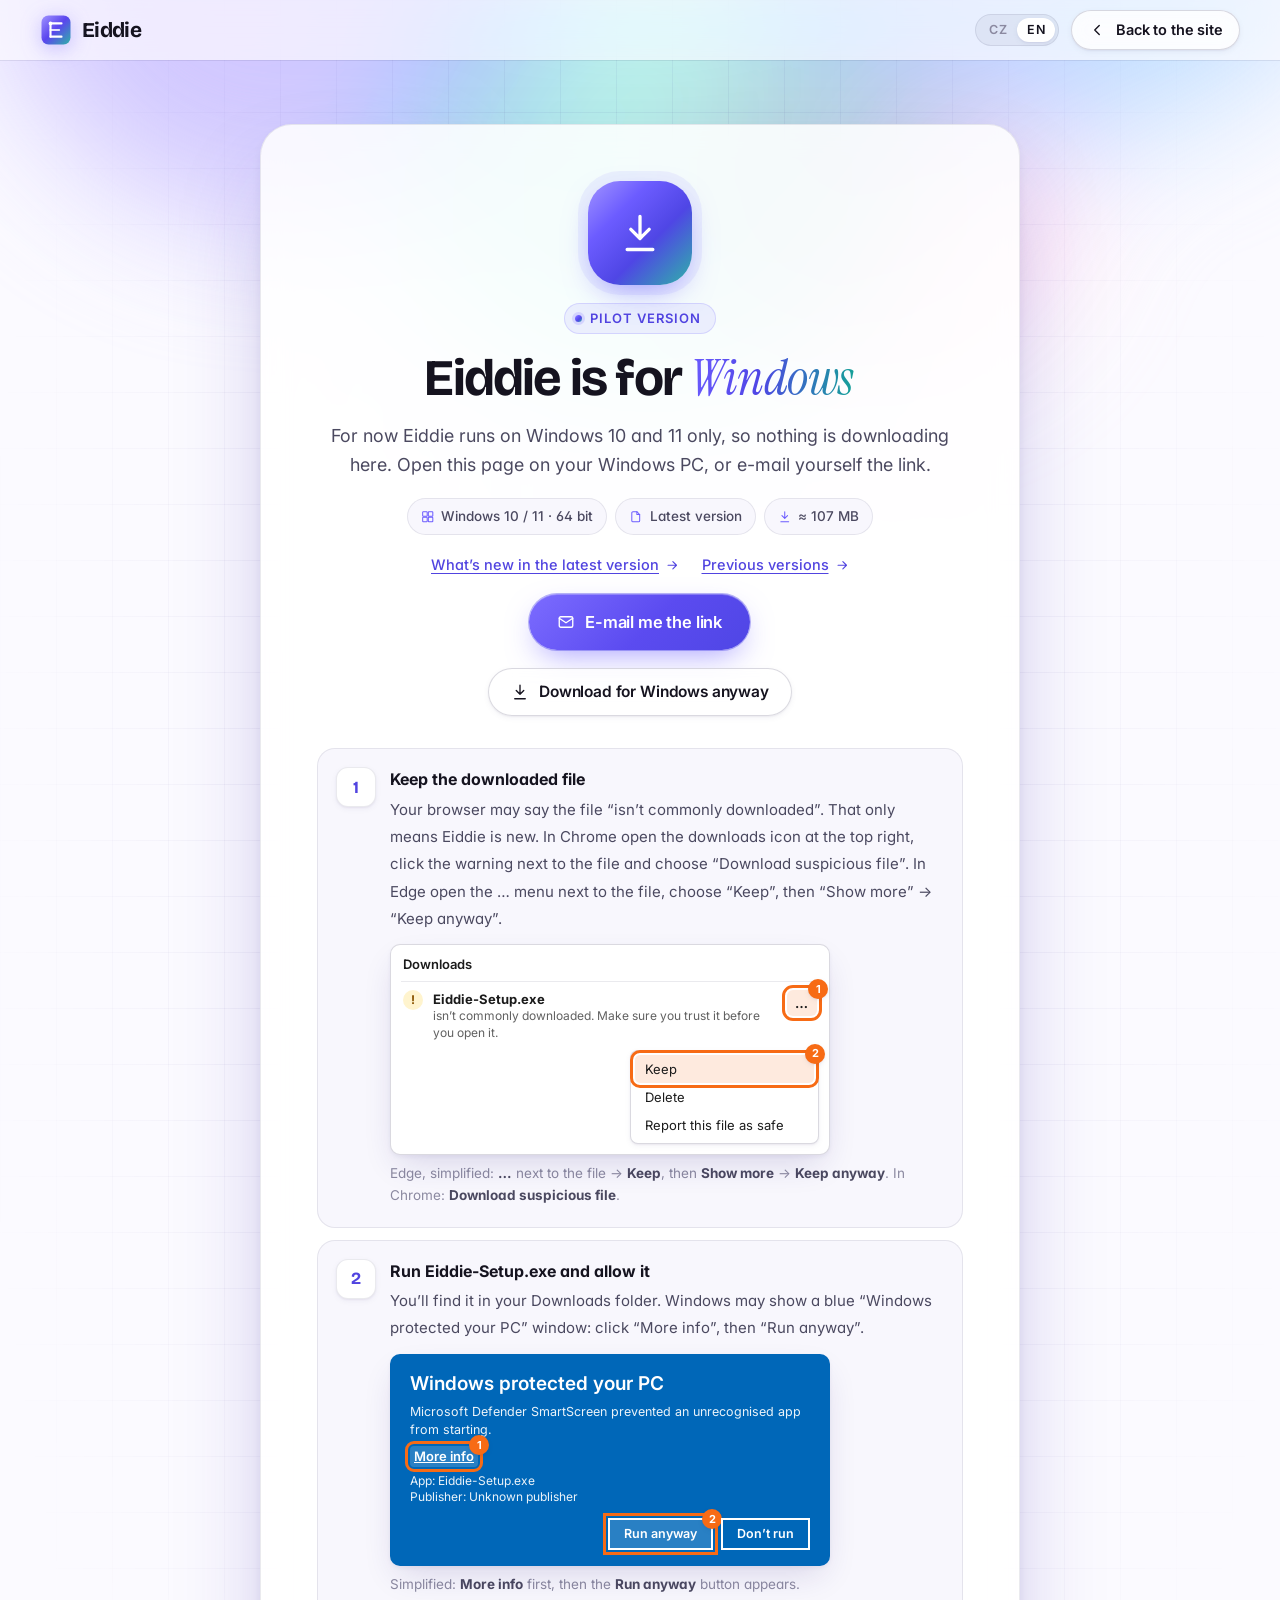
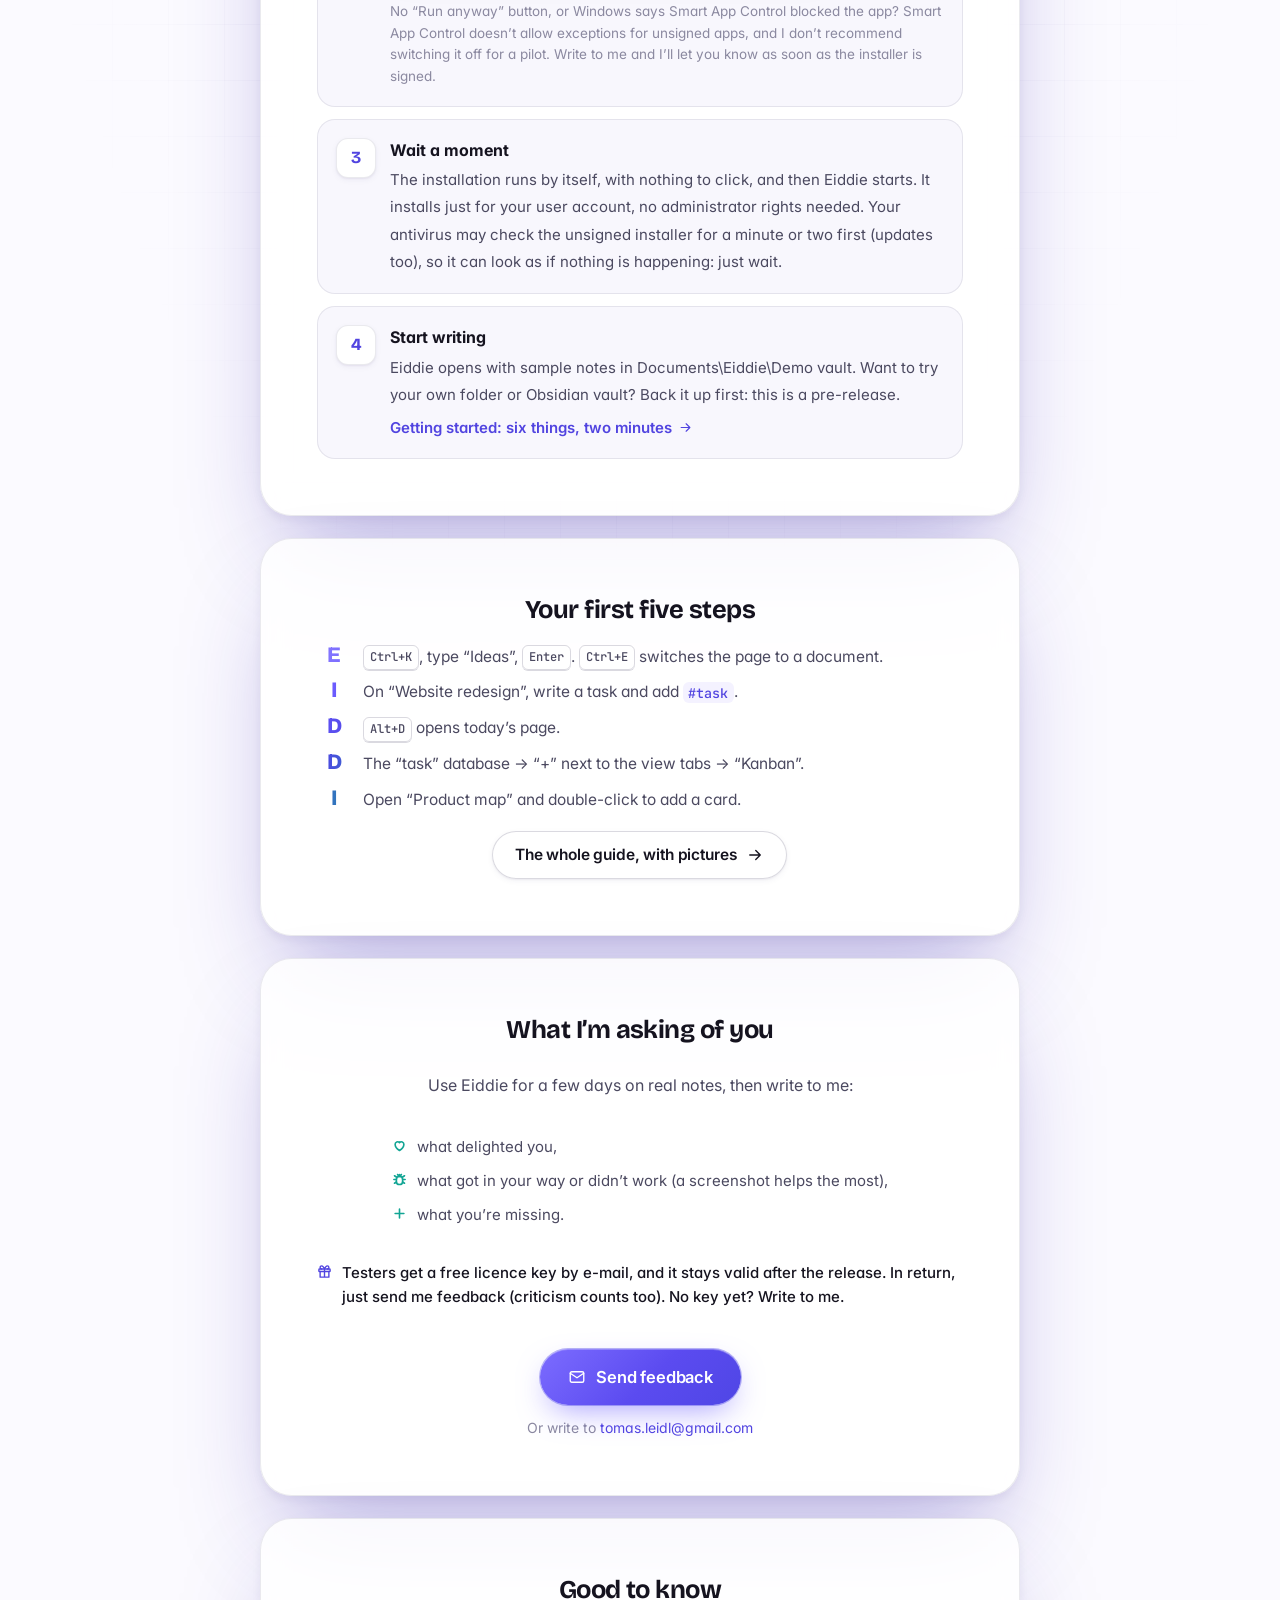
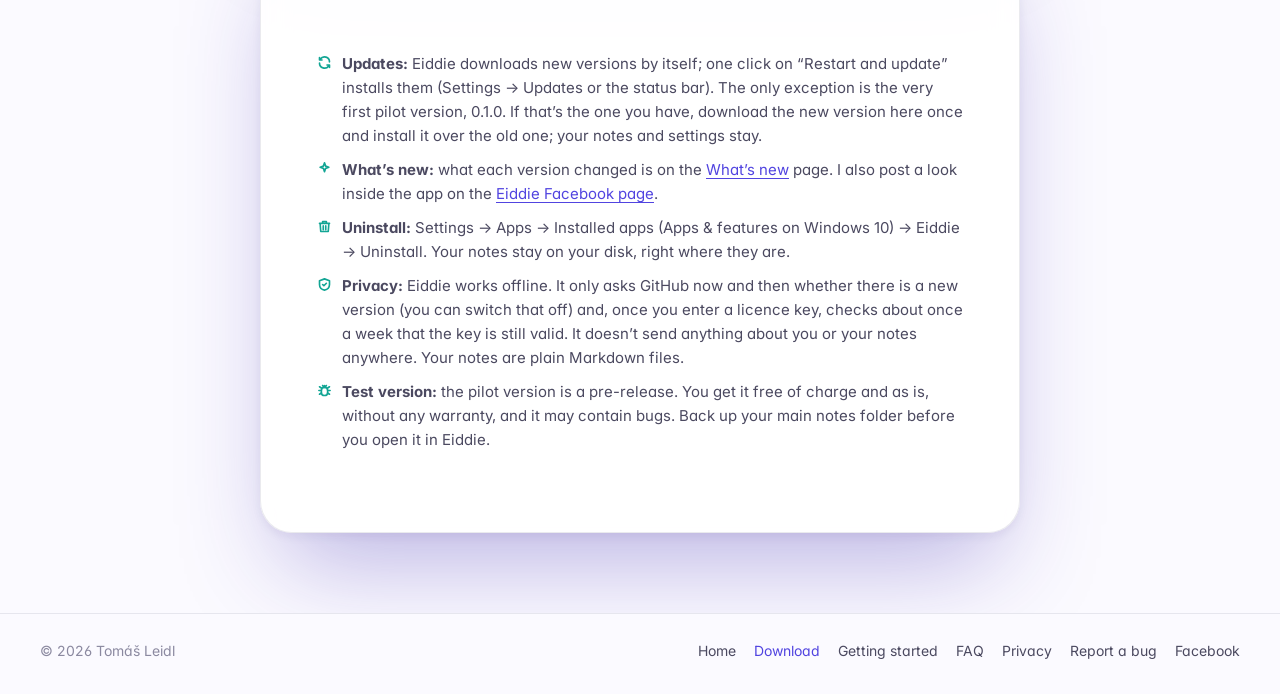
==== commit 5a033e6b: "Novinky 0.1.14" ====
--- a/download.html
+++ b/download.html
@@ -78,14 +78,14 @@
         <p class="lead" data-en="For now Eiddie runs on Windows 10 and 11 only, so nothing is downloading here. Open this page on your Windows PC, or e-mail yourself the link." data-other-only>Aplikace Eiddie zatím běží jen na Windows 10 a&nbsp;11, proto se tady nic nestahuje. Otevři tuhle stránku na počítači s&nbsp;Windows, nebo si odkaz pošli e-mailem.</p>
         <div class="meta-row">
           <span><svg class="ic"><use href="#i-windows"/></svg>Windows 10 / 11 · 64 bit</span>
-          <span><svg class="ic"><use href="#i-file"/></svg><span data-ver-known><span data-en="Version">Verze</span>&nbsp;<span data-cfg="version">0.1.12</span></span><span data-ver-unknown data-en="Latest version">Nejnovější verze</span></span>
-          <span><svg class="ic"><use href="#i-download"/></svg><span data-cfg="installerSize">≈ 106 MB</span></span>
+          <span><svg class="ic"><use href="#i-file"/></svg><span data-ver-known><span data-en="Version">Verze</span>&nbsp;<span data-cfg="version">0.1.14</span></span><span data-ver-unknown data-en="Latest version">Nejnovější verze</span></span>
+          <span><svg class="ic"><use href="#i-download"/></svg><span data-cfg="installerSize">≈ 107 MB</span></span>
         </div>
         <!-- main.js points the link at the version the GitHub API reports (data-cfg-news); without JS it shows the fallback
              (rewritten by scripts/release-pilot.mjs after each release). When the API fails: no number, the page top. -->
         <!-- "Previous versions": the way back after a bad update (the box at the top of novinky.html, every installer there). -->
         <div class="news-links">
-          <a class="news-link" href="novinky.html#v0-1-12" data-cfg-news><span data-ver-known><span data-en="What’s new in version">Co je nového ve verzi</span>&nbsp;<span data-cfg="version">0.1.12</span></span><span data-ver-unknown data-en="What’s new in the latest version">Co je nového v nejnovější verzi</span><svg class="ic"><use href="#i-arrow"/></svg></a>
+          <a class="news-link" href="novinky.html#v0-1-14" data-cfg-news><span data-ver-known><span data-en="What’s new in version">Co je nového ve verzi</span>&nbsp;<span data-cfg="version">0.1.14</span></span><span data-ver-unknown data-en="What’s new in the latest version">Co je nového v nejnovější verzi</span><svg class="ic"><use href="#i-arrow"/></svg></a>
           <a class="news-link" href="novinky.html#predchozi-verze"><span data-en="Previous versions">Předchozí verze</span><svg class="ic"><use href="#i-arrow"/></svg></a>
         </div>
         <a class="btn btn--primary btn--lg" href="mailto:" data-send-link data-other-only><svg class="ic"><use href="#i-mail"/></svg><span data-en="E-mail me the link">Poslat si odkaz e-mailem</span></a>
--- a/assets/css/style.css
+++ b/assets/css/style.css
@@ -1418,6 +1418,9 @@
 .release__items li { position: relative; padding-left: 18px; font-size: 15.5px; line-height: 1.6; color: var(--ink); overflow-wrap: anywhere; }
 .release__items li::before { content: ""; position: absolute; left: 2px; top: 0.72em; width: 6px; height: 6px; border-radius: 50%; background: var(--violet-300); }
 .release__items small { display: block; margin-top: 2px; font-size: 13.5px; color: var(--ink-3); }
+.release__video { margin: 0 0 26px; }
+.release__video video { display: block; width: 100%; height: auto; aspect-ratio: 16 / 9; border-radius: 14px; border: 1px solid var(--violet-100); background: var(--violet-50); }
+.release__video figcaption { margin-top: 8px; font-size: 14px; line-height: 1.5; color: var(--ink-3); }
 .release__notice { display: block; margin-top: 22px; padding: 14px 16px; border-radius: 14px; background: var(--violet-50); border: 1px solid var(--violet-100); font-size: 15px; line-height: 1.6; color: var(--ink-2); }
 .release__notice b { display: block; margin-bottom: 2px; font-size: 12.5px; letter-spacing: 0.08em; text-transform: uppercase; color: var(--violet-700); }
 .news__older { margin: 44px 0 14px; font-size: 1.25rem; }
@@ -1463,6 +1466,44 @@
 .gstep__head p:not(.gstep__pillar), .gblock__lead { margin: 4px 0 0; color: var(--ink-2); font-size: 16.5px; line-height: 1.65; }
 .gstep__shot { margin: clamp(18px, 3vw, 28px) 0 0; border-radius: 14px; overflow: hidden; border: 1px solid var(--line-2); box-shadow: var(--shadow-2); background: var(--surface-2); }
 .gstep__shot img { width: 100%; height: auto; aspect-ratio: 1400 / 900; }
+/* The 90 s video (#video, the first card; main.js hides it for a language without a render): a play badge in the
+   letter slot, the player below in the rhythm of the screenshots, with the landing page's play button and end card
+   (.reel__play, .reel__end: absolutely placed, so the frame only has to be positioned). */
+.gvideo[hidden], .guide-toc a[hidden] { display: none; }
+.gvideo__badge {
+  display: grid; place-items: center;
+  width: 0.84em; height: 0.84em; min-width: 0; padding: 0; margin-top: 0.04em; /* em of the letter size: sits like E, I, D */
+  border-radius: 50%;
+  color: #fff; background: var(--grad);
+  box-shadow: inset 0 1px 0 rgba(255, 255, 255, 0.3), 0 0 0 0.09em rgba(124, 108, 255, 0.14), var(--glow);
+}
+.gvideo__badge .ic { font-size: 0.36em; fill: currentColor; stroke: none; margin-left: 0.12em; }
+/* Only the pillar and the title sit next to the badge: the summary comes under the player, so the app's jump to
+   #video shows the play button even on a laptop screen */
+.gvideo__badge { grid-row: 1 / span 2; }
+.gvideo__text { margin: clamp(16px, 2.4vw, 22px) 0 0; max-width: 800px; color: var(--ink-2); font-size: 16.5px; line-height: 1.65; }
+.gvideo__frame {
+  position: relative; isolation: isolate; overflow: hidden;
+  aspect-ratio: 16 / 9;
+  margin: clamp(18px, 3vw, 28px) 0 0;
+  border-radius: 14px;
+  background: #0c0b14;
+  box-shadow: 0 0 0 1px rgba(28, 24, 64, 0.14), var(--shadow-2);
+}
+.gvideo__video { display: block; width: 100%; height: 100%; object-fit: contain; background: transparent; }
+/* The poster's centre is the record itself ("Poslat nabídku pekárně #úkol"): a smaller play button sits below it,
+   between the Kanban and Tabule panels and above the title. Padding % is of the frame's width, so with 16:9 a 9%
+   top padding centres the button and label at about 58% of the height. */
+.gvideo__play { gap: 12px; padding-top: 9%; }
+.gvideo__play .reel__btn { width: clamp(48px, 7vw, 76px); }
+/* The frame clips: draw the focus ring inside it */
+.gvideo__video:focus-visible, .gvideo__play:focus-visible { outline-offset: -4px; border-radius: 14px; }
+/* Table of contents: the video chip comes first and looks like a play button, not like a step */
+.guide-toc a.guide-toc__video { padding: 4px 14px 4px 5px; color: #fff; background: linear-gradient(135deg, #7c6cff, #5b4bf0 55%, #4f46e5); border-color: transparent; box-shadow: inset 0 1px 0 rgba(255, 255, 255, 0.25), 0 0 0 1px rgba(79, 70, 229, 0.4), var(--glow); }
+.guide-toc a.guide-toc__video:hover { color: #fff; border-color: transparent; }
+.guide-toc__play { width: 24px; height: 24px; border-radius: 50%; display: grid; place-items: center; background: rgba(255, 255, 255, 0.2); }
+.guide-toc__play .ic { font-size: 10px; fill: currentColor; stroke: none; margin-left: 1px; }
+.guide-toc__time { padding-left: 8px; border-left: 1px solid rgba(255, 255, 255, 0.35); font-weight: 500; font-variant-numeric: tabular-nums; opacity: 0.9; }
 .subpage code { font: 500 0.86em/1.2 var(--f-mono); padding: 0.14em 0.4em; border-radius: 6px; background: var(--violet-50); color: var(--violet-700); overflow-wrap: anywhere; font-variant-ligatures: none; }
 .kbtable-wrap { margin-top: 18px; overflow-x: auto; }
 .kbtable { width: 100%; border-collapse: collapse; font-size: 15px; }
@@ -1488,7 +1529,10 @@
   .gstep__letter { grid-row: auto; font-size: 2.6rem; }
   .gstep__pillar { align-self: center; margin: 0; }
   .gstep .gstep__head > h2, .gstep .gstep__head > p:not(.gstep__pillar) { grid-column: 1 / -1; }
-  .gstep__shot { border-radius: 10px; }
+  .gstep__shot, .gvideo__frame { border-radius: 10px; }
+  .gvideo__video:focus-visible, .gvideo__play:focus-visible { border-radius: 10px; }
+  /* On a phone the button and label cover the middle anyway: centred, they at least keep clear of the title */
+  .gvideo__play { padding-top: 0; }
   .kbtable th, .kbtable td { padding-inline: 6px; font-size: 14px; }
   .kbtable tbody th[scope="row"] { width: 50%; }
   .guide-end .btn { width: 100%; white-space: normal; height: auto; min-height: var(--h); padding-block: 10px; text-align: center; line-height: 1.3; }
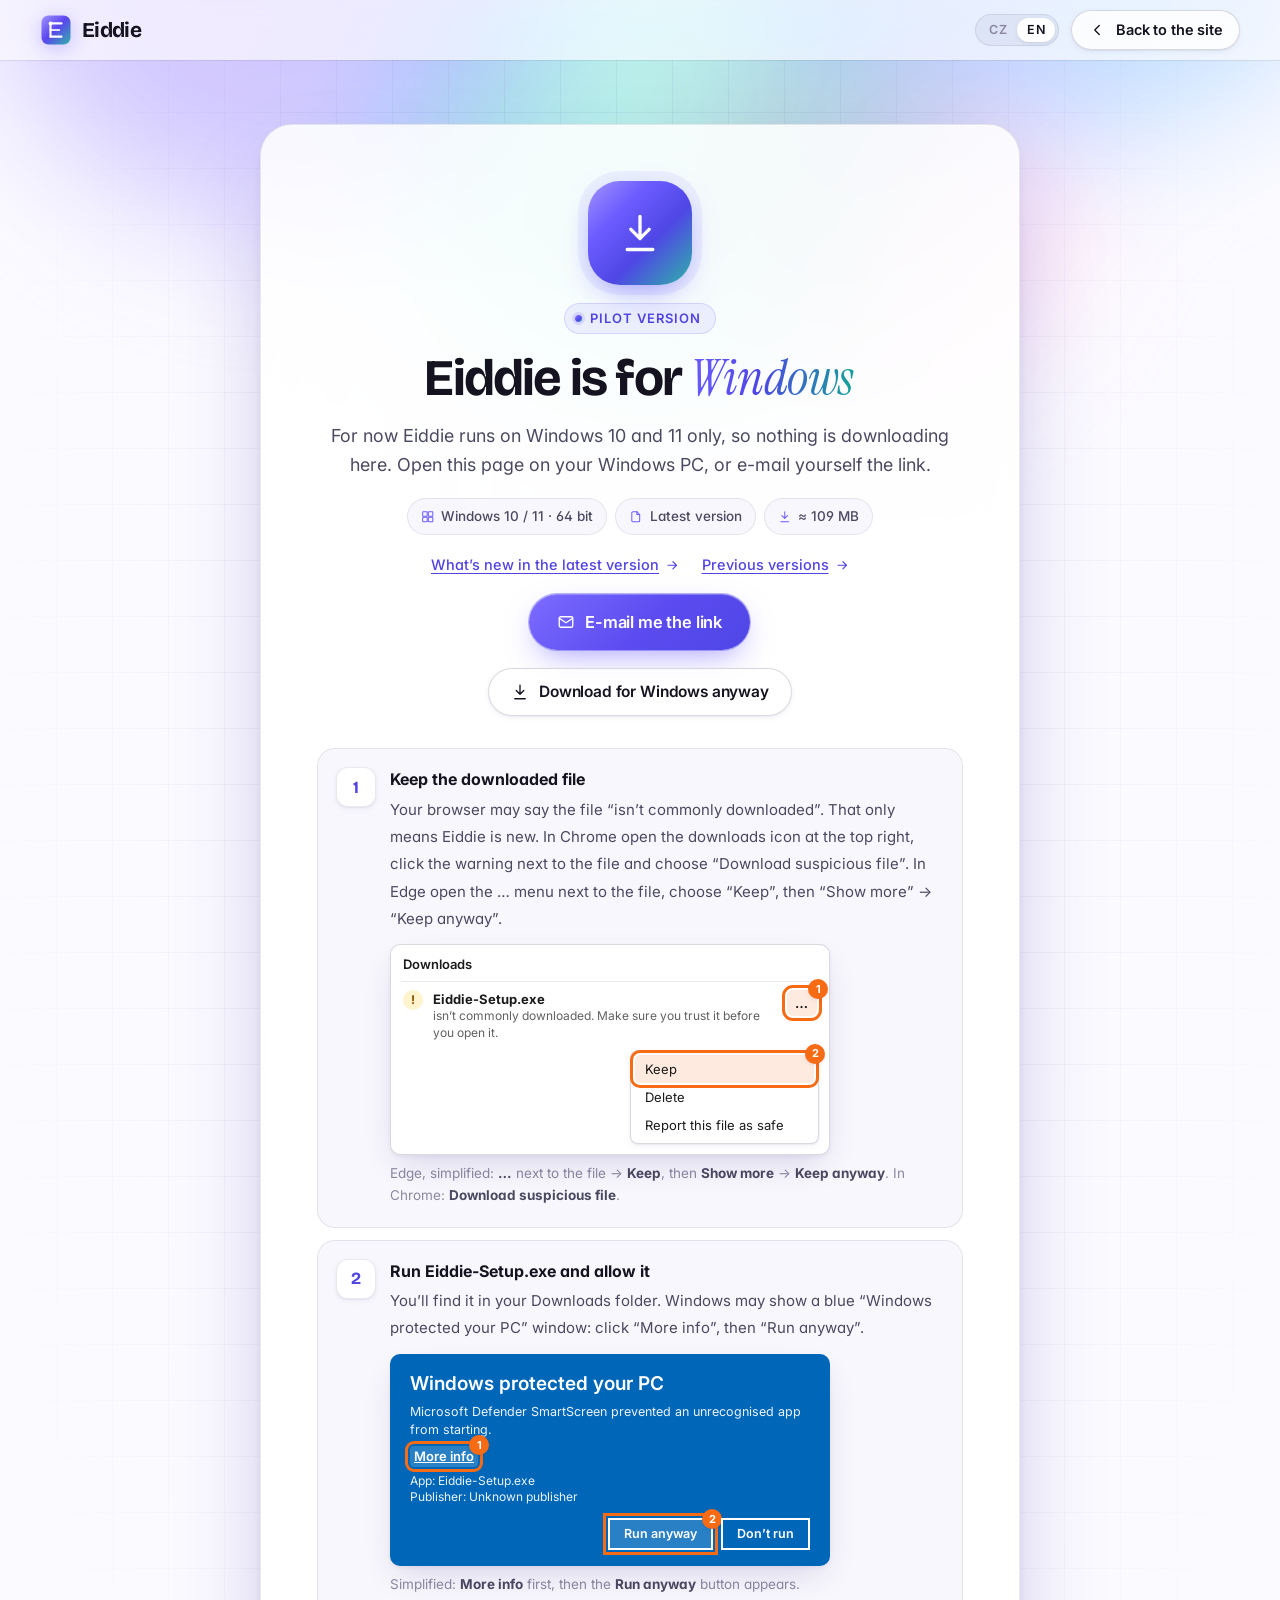
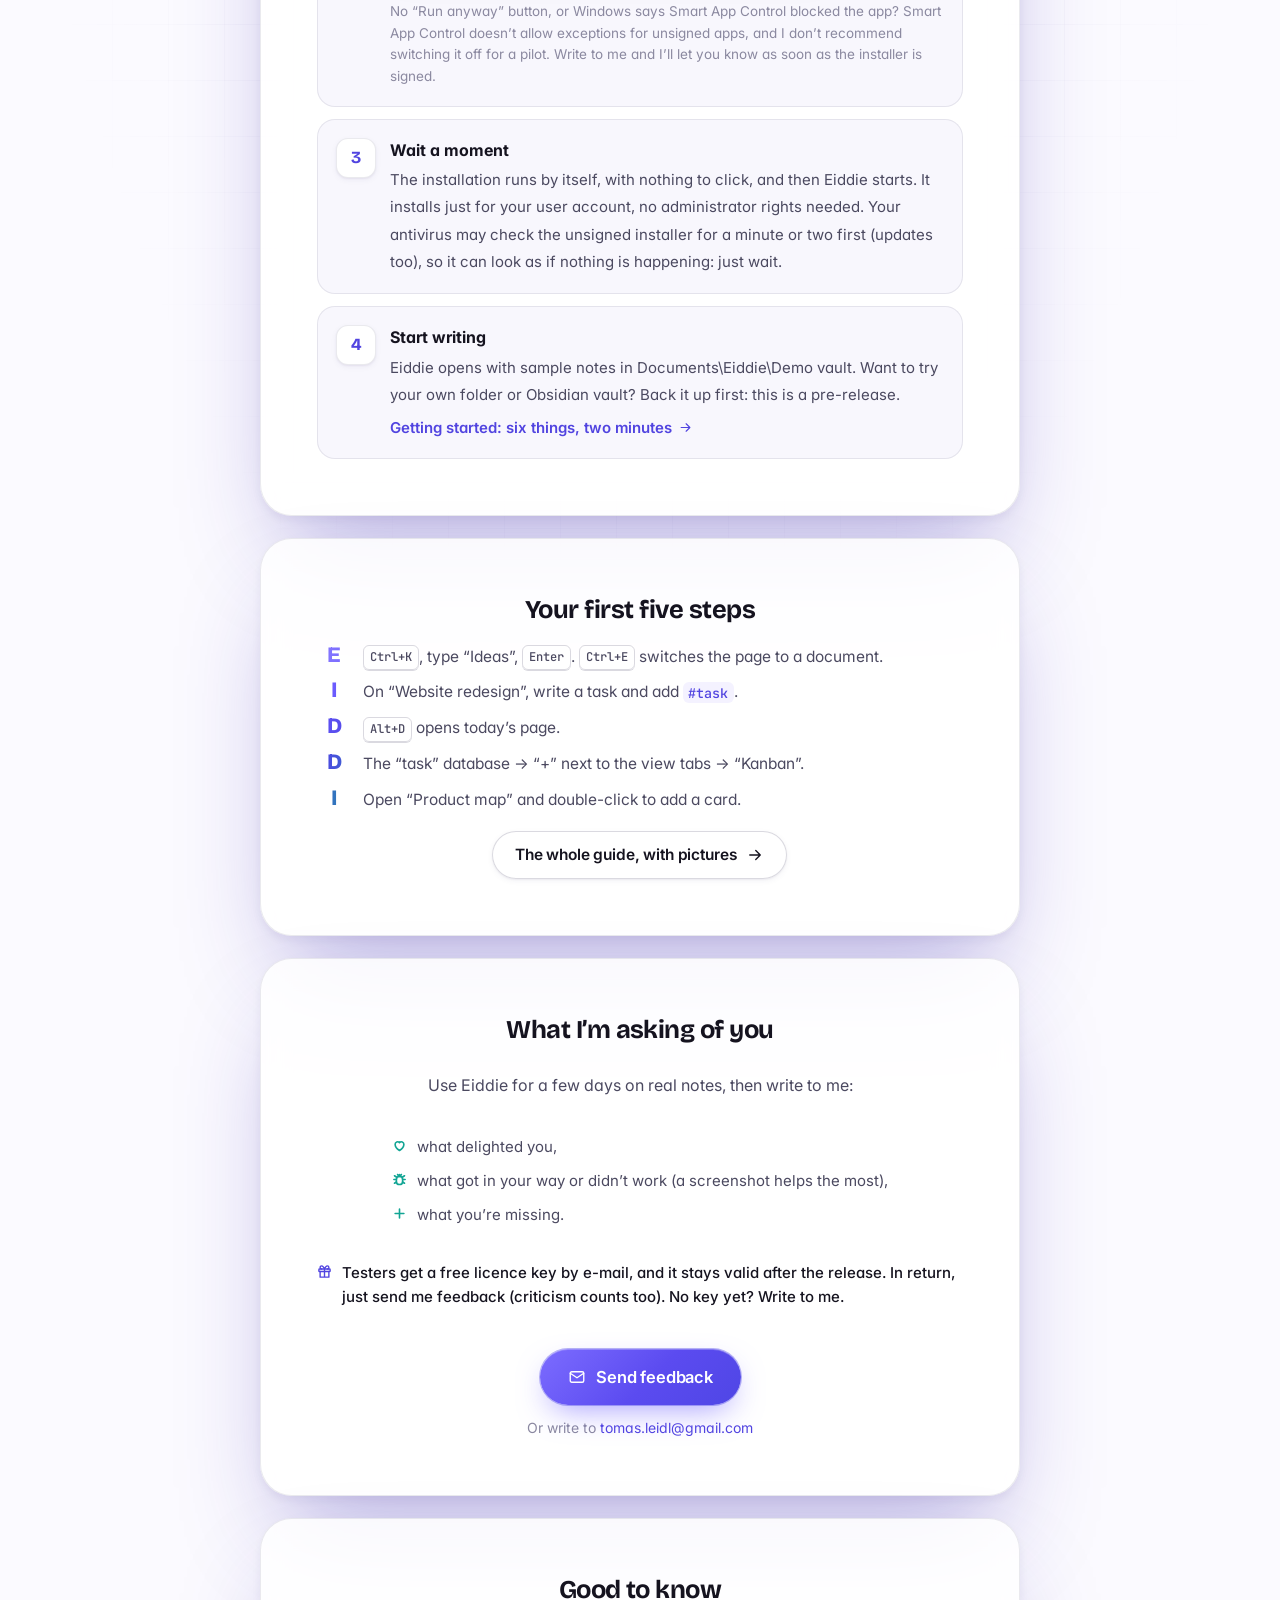
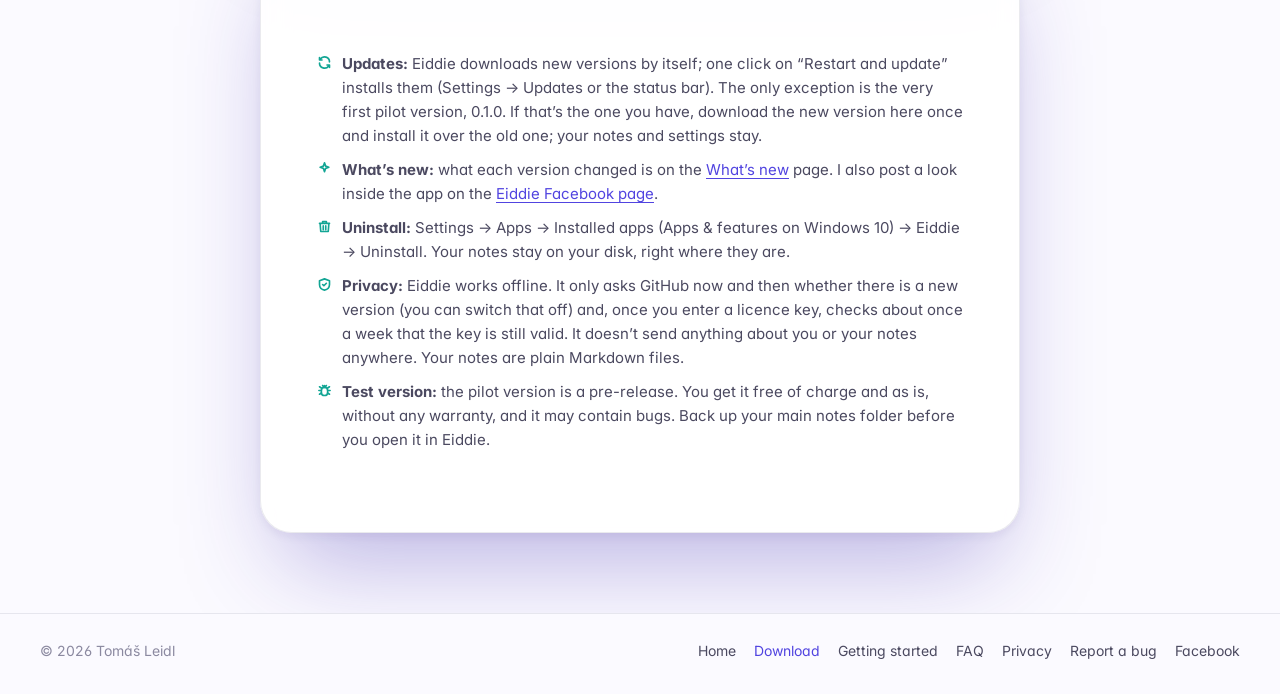
==== commit 4702e2b3: "Novinky 0.1.15" ====
--- a/download.html
+++ b/download.html
@@ -78,14 +78,14 @@
         <p class="lead" data-en="For now Eiddie runs on Windows 10 and 11 only, so nothing is downloading here. Open this page on your Windows PC, or e-mail yourself the link." data-other-only>Aplikace Eiddie zatím běží jen na Windows 10 a&nbsp;11, proto se tady nic nestahuje. Otevři tuhle stránku na počítači s&nbsp;Windows, nebo si odkaz pošli e-mailem.</p>
         <div class="meta-row">
           <span><svg class="ic"><use href="#i-windows"/></svg>Windows 10 / 11 · 64 bit</span>
-          <span><svg class="ic"><use href="#i-file"/></svg><span data-ver-known><span data-en="Version">Verze</span>&nbsp;<span data-cfg="version">0.1.14</span></span><span data-ver-unknown data-en="Latest version">Nejnovější verze</span></span>
-          <span><svg class="ic"><use href="#i-download"/></svg><span data-cfg="installerSize">≈ 107 MB</span></span>
+          <span><svg class="ic"><use href="#i-file"/></svg><span data-ver-known><span data-en="Version">Verze</span>&nbsp;<span data-cfg="version">0.1.15</span></span><span data-ver-unknown data-en="Latest version">Nejnovější verze</span></span>
+          <span><svg class="ic"><use href="#i-download"/></svg><span data-cfg="installerSize">≈ 109 MB</span></span>
         </div>
         <!-- main.js points the link at the version the GitHub API reports (data-cfg-news); without JS it shows the fallback
              (rewritten by scripts/release-pilot.mjs after each release). When the API fails: no number, the page top. -->
         <!-- "Previous versions": the way back after a bad update (the box at the top of novinky.html, every installer there). -->
         <div class="news-links">
-          <a class="news-link" href="novinky.html#v0-1-14" data-cfg-news><span data-ver-known><span data-en="What’s new in version">Co je nového ve verzi</span>&nbsp;<span data-cfg="version">0.1.14</span></span><span data-ver-unknown data-en="What’s new in the latest version">Co je nového v nejnovější verzi</span><svg class="ic"><use href="#i-arrow"/></svg></a>
+          <a class="news-link" href="novinky.html#v0-1-15" data-cfg-news><span data-ver-known><span data-en="What’s new in version">Co je nového ve verzi</span>&nbsp;<span data-cfg="version">0.1.15</span></span><span data-ver-unknown data-en="What’s new in the latest version">Co je nového v nejnovější verzi</span><svg class="ic"><use href="#i-arrow"/></svg></a>
           <a class="news-link" href="novinky.html#predchozi-verze"><span data-en="Previous versions">Předchozí verze</span><svg class="ic"><use href="#i-arrow"/></svg></a>
         </div>
         <a class="btn btn--primary btn--lg" href="mailto:" data-send-link data-other-only><svg class="ic"><use href="#i-mail"/></svg><span data-en="E-mail me the link">Poslat si odkaz e-mailem</span></a>
--- a/assets/css/style.css
+++ b/assets/css/style.css
@@ -1842,3 +1842,55 @@
 .privacy a { color: var(--violet-700); text-decoration: underline; text-decoration-thickness: 1px; text-underline-offset: 3px; }
 .privacy .release__items { margin-bottom: 12px; }
 .privacy__date { margin-top: 28px !important; font-size: 14px !important; color: var(--ink-3) !important; }
+
+/* ---------- Idea table (index.html#stul-napadu and start.html#stul-napadu, new in 0.1.15) ---------- */
+.idea { overflow: hidden; isolation: isolate; }
+.idea::before { content: ""; position: absolute; z-index: -1; left: 50%; top: 4%; width: min(1100px, 92vw); height: 620px; translate: -50% 0; border-radius: 50%;
+  background: radial-gradient(closest-side, rgba(35, 112, 74, 0.13), rgba(108, 92, 255, 0.08) 60%, transparent); filter: blur(30px); pointer-events: none; }
+.idea__film { max-width: 960px; margin: 0 auto; }
+.idea__film[hidden] { display: none; }
+.idea__film-frame { aspect-ratio: 16 / 9; border-radius: var(--r-lg); overflow: hidden; background: #0c0b14; box-shadow: 0 0 0 1px rgba(28, 24, 64, 0.12), var(--shadow-3); }
+.idea__film-frame video { display: block; width: 100%; height: 100%; object-fit: contain; }
+.idea__film figcaption, .idea__shot figcaption { margin-top: 14px; text-align: center; font-size: 14.5px; color: var(--ink-3); text-wrap: balance; }
+.idea__themes { display: flex; flex-wrap: wrap; align-items: flex-end; justify-content: space-between; gap: 20px 32px; margin: clamp(64px, 8vw, 104px) 0 22px; }
+.idea__themes-head p { margin: 8px 0 0; max-width: 520px; color: var(--ink-2); }
+.tswitch { display: inline-flex; flex-wrap: wrap; gap: 4px; padding: 4px; border-radius: 14px; background: var(--surface); border: 1px solid var(--line); box-shadow: var(--shadow-1); }
+.tswitch[hidden] { display: none; }
+.tswitch button { display: inline-flex; align-items: center; justify-content: center; gap: 8px; height: 38px; padding: 0 14px; border-radius: 10px; font-size: 14.5px; font-weight: 600; color: var(--ink-2); transition: background-color 0.2s, color 0.2s, box-shadow 0.2s; }
+.tswitch button:hover { color: var(--ink); background: var(--surface-2); }
+.tswitch button[aria-pressed="true"] { color: #fff; background: linear-gradient(135deg, #7c6cff, #5b4bf0 55%, #4f46e5); box-shadow: inset 0 1px 0 rgba(255, 255, 255, 0.25), var(--glow); }
+.tswitch button:focus-visible { outline: 2px solid var(--violet); outline-offset: 2px; }
+.tswitch__dot { flex: none; width: 12px; height: 12px; border-radius: 4px; background: var(--sw); box-shadow: inset 0 0 0 1px rgba(0, 0, 0, 0.14); }
+.tswitch button[aria-pressed="true"] .tswitch__dot { box-shadow: 0 0 0 2px rgba(255, 255, 255, 0.75); }
+.idea__shot { margin: 0; }
+.idea__shot img { display: block; width: 100%; height: auto; aspect-ratio: 1600 / 720; object-fit: cover; object-position: center top; border-radius: var(--r-lg); background: var(--bg-2); box-shadow: 0 0 0 1px rgba(28, 24, 64, 0.1), var(--shadow-3); }
+.idea__how { display: grid; grid-template-columns: minmax(0, 0.85fr) minmax(0, 1.15fr); gap: clamp(28px, 5vw, 64px); align-items: center; margin-top: clamp(64px, 8vw, 104px); }
+.idea__steps { display: grid; gap: 14px; margin: 0; padding: 0; }
+.idea__steps li { list-style: none; display: flex; gap: 16px; align-items: flex-start; padding: 20px 22px; border-radius: var(--r-lg); background: var(--surface); border: 1px solid var(--line); box-shadow: var(--shadow-1); }
+.idea__steps .ic-wrap { flex: none; width: 44px; height: 44px; border-radius: 13px; display: grid; place-items: center; background: var(--violet-50); color: var(--violet); font-size: 21px; }
+.idea__steps b { display: block; margin-bottom: 4px; font-size: 17px; letter-spacing: -0.01em; }
+.idea__steps div > span { color: var(--ink-2); font-size: 15px; line-height: 1.55; }
+.idea__board { margin: 0; }
+.idea__board img { display: block; width: 100%; height: auto; aspect-ratio: 1600 / 851; object-fit: cover; object-position: center top; border-radius: var(--r-lg); border: 1px solid var(--line); background: var(--surface-2); box-shadow: var(--shadow-2); }
+.idea__facts { display: flex; flex-wrap: wrap; justify-content: center; gap: 10px 14px; margin: clamp(44px, 5vw, 60px) 0 0; padding: 0; }
+.idea__facts li { list-style: none; display: inline-flex; align-items: center; gap: 9px; max-width: 100%; padding: 10px 16px; border-radius: 999px; background: var(--surface); border: 1px solid var(--line); font-size: 14.5px; line-height: 1.4; color: var(--ink-2); }
+.idea__facts .ic { flex: none; color: var(--violet); }
+.idea__facts code, .gidea code { font: 500 0.9em/1 var(--f-mono); padding: 2px 6px; border-radius: 6px; background: var(--violet-50); color: var(--violet-700); }
+.idea__ctas { justify-content: center; margin-top: clamp(32px, 4vw, 44px); }
+@media (max-width: 900px) {
+  .idea__how { grid-template-columns: minmax(0, 1fr); }
+}
+@media (max-width: 640px) {
+  .idea__themes { flex-direction: column; align-items: stretch; }
+  .tswitch { display: grid; grid-template-columns: 1fr 1fr; }
+  .idea__shot img { aspect-ratio: 4 / 3; object-position: left top; }
+  .idea__facts li { border-radius: var(--r); }
+}
+/* start.html: the idea table card (not one of the six steps) and its table-of-contents chip */
+.guide-toc a.guide-toc__new { color: var(--c-purple-fg); background: var(--c-purple-bg); border-color: transparent; }
+.guide-toc a.guide-toc__new:hover { color: var(--violet-700); border-color: color-mix(in srgb, var(--violet) 35%, transparent); }
+.gidea__tag { margin: 0 0 12px; }
+.gidea__steps { display: grid; gap: 10px; max-width: 800px; margin: clamp(16px, 2.4vw, 22px) 0 0; padding-left: 1.4em; color: var(--ink-2); font-size: 16px; line-height: 1.65; }
+.gidea__steps li::marker { color: var(--violet); font-weight: 700; }
+.gidea__steps b { color: var(--ink); }
+.gidea__note { max-width: 800px; margin: 14px 0 0; font-size: 14.5px; color: var(--ink-3); }
